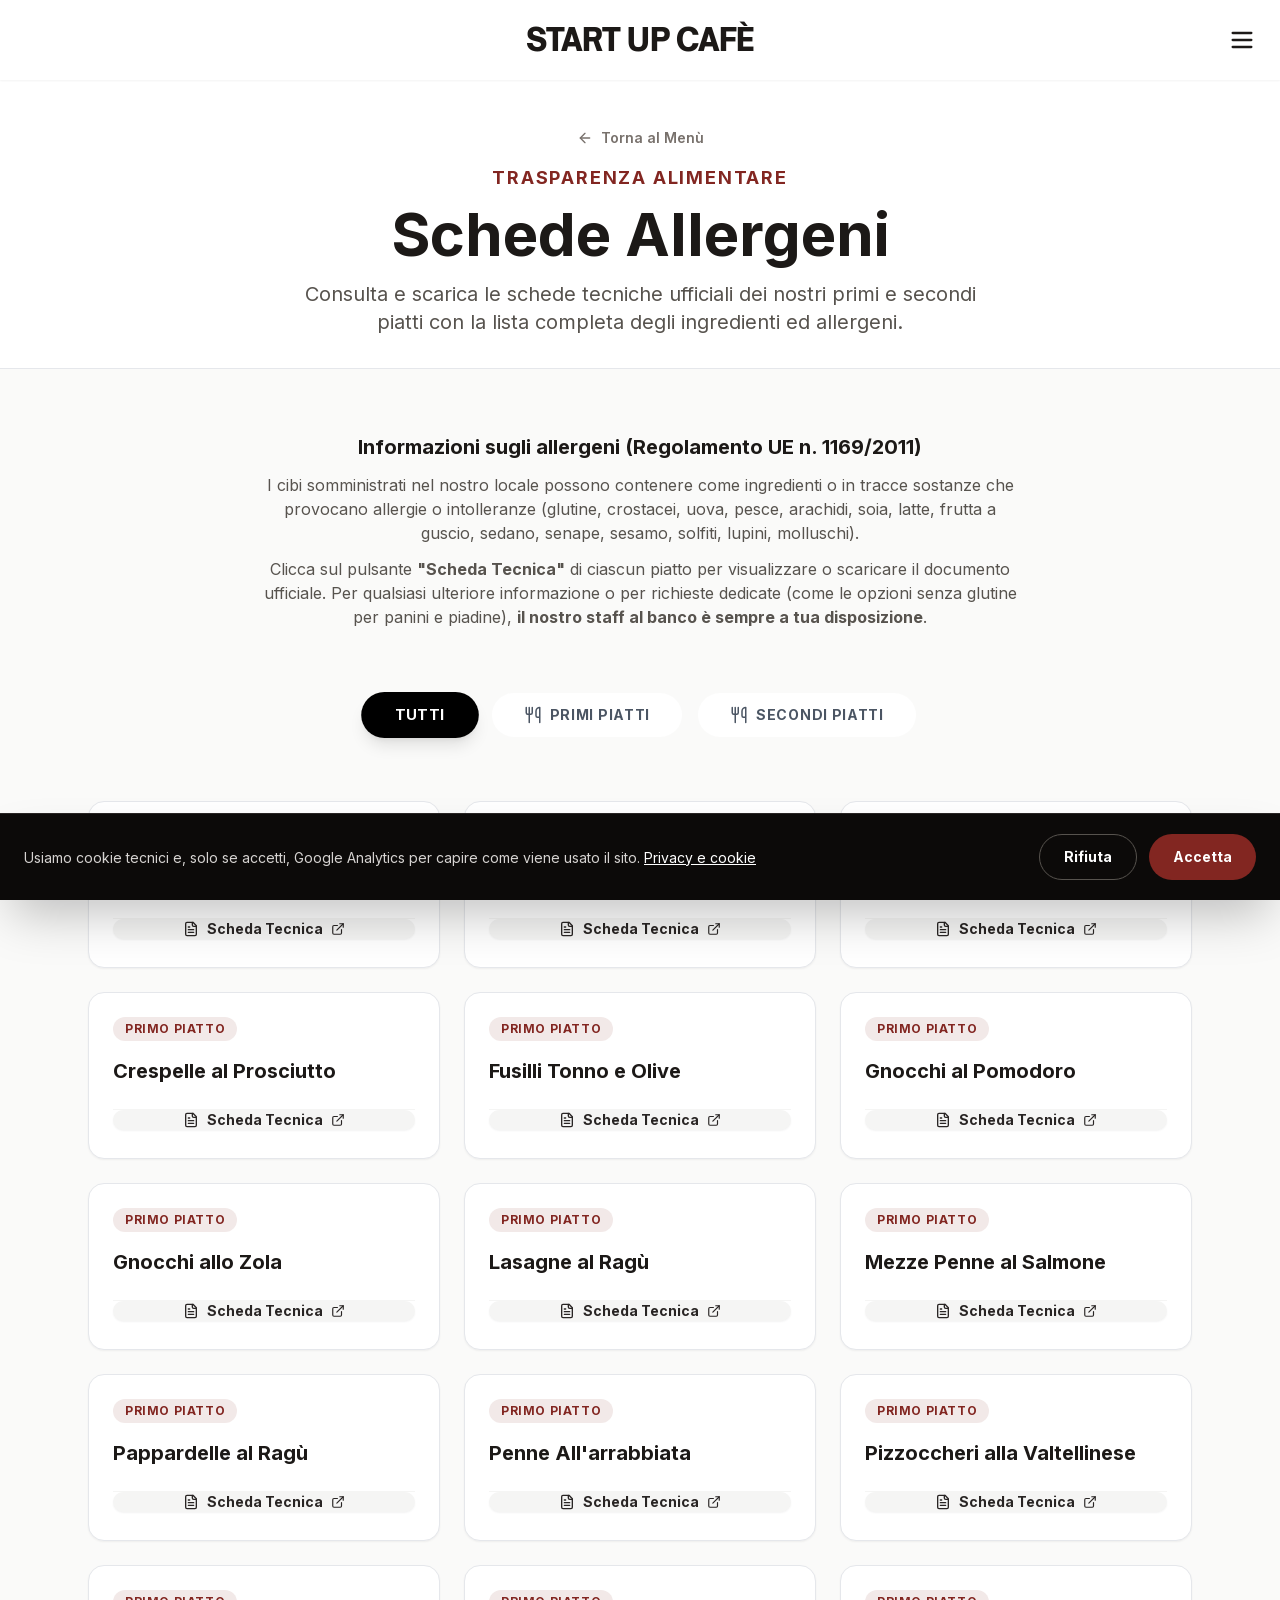
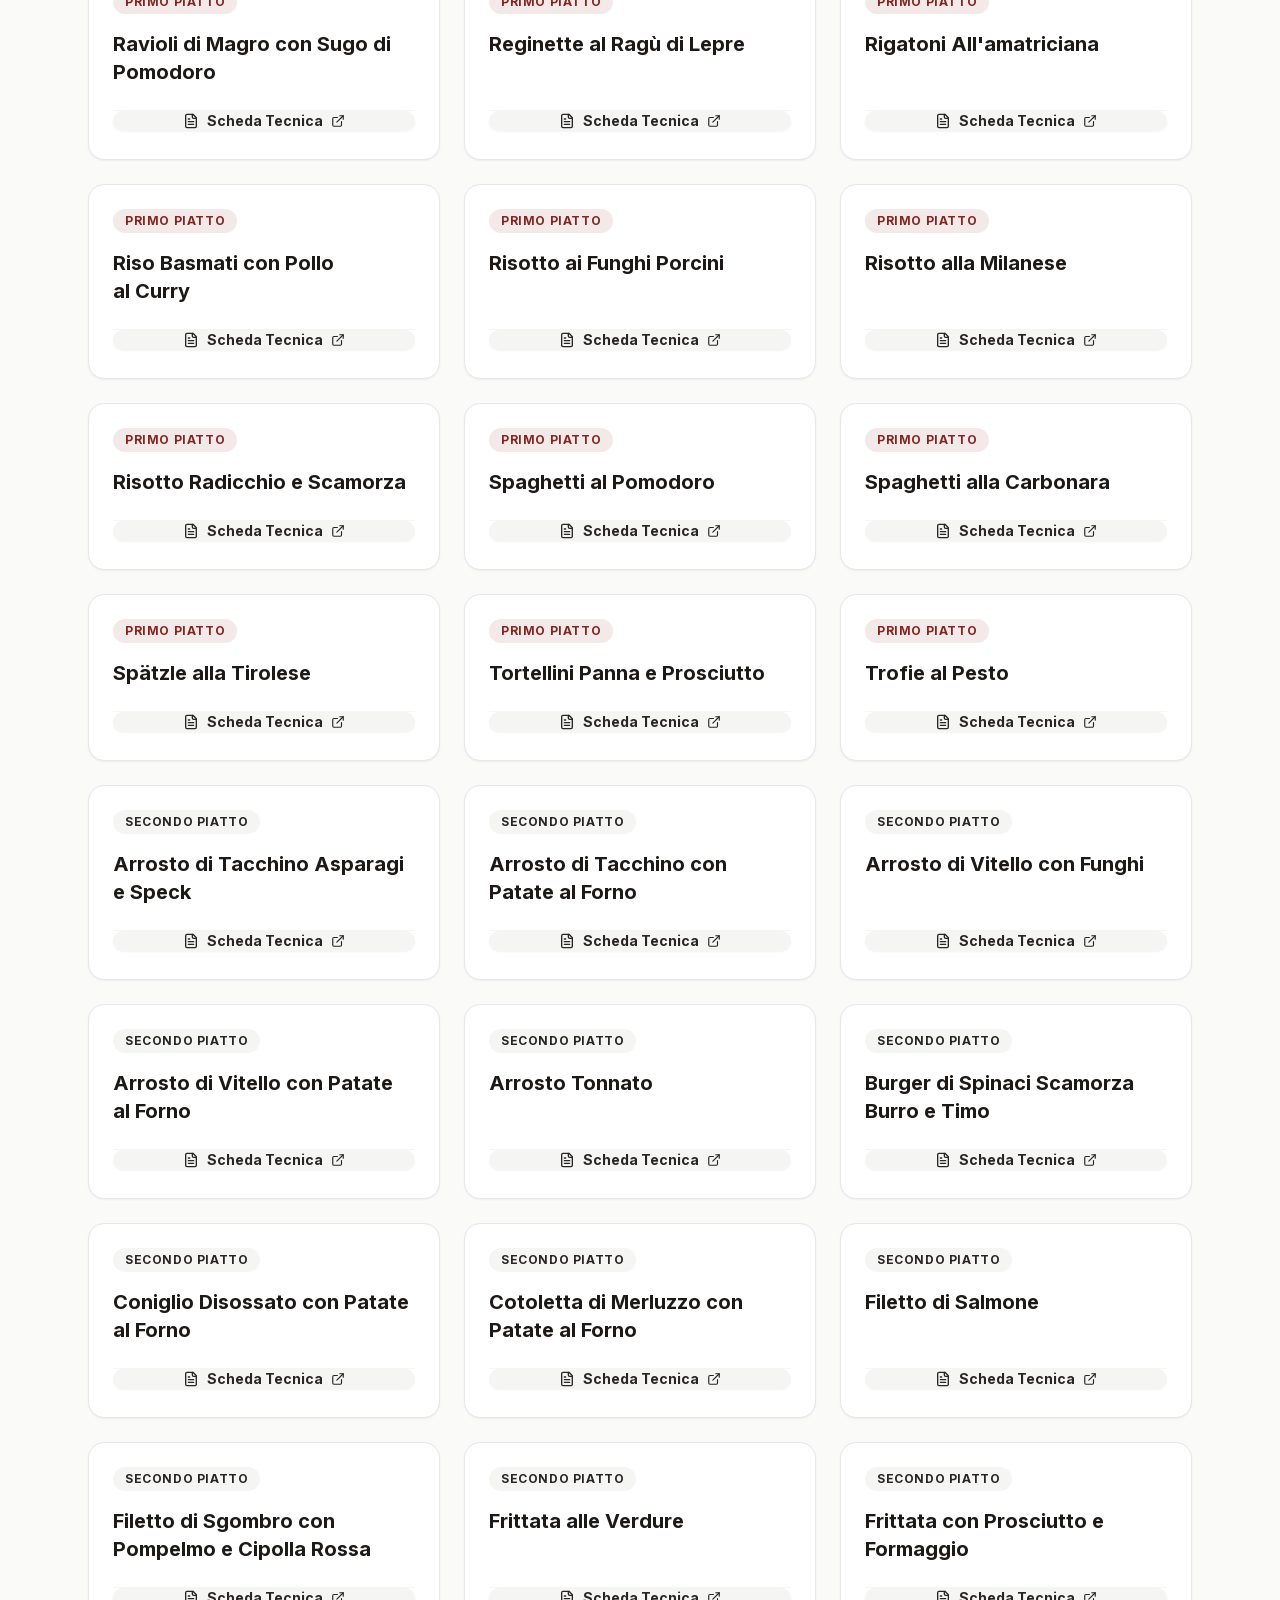
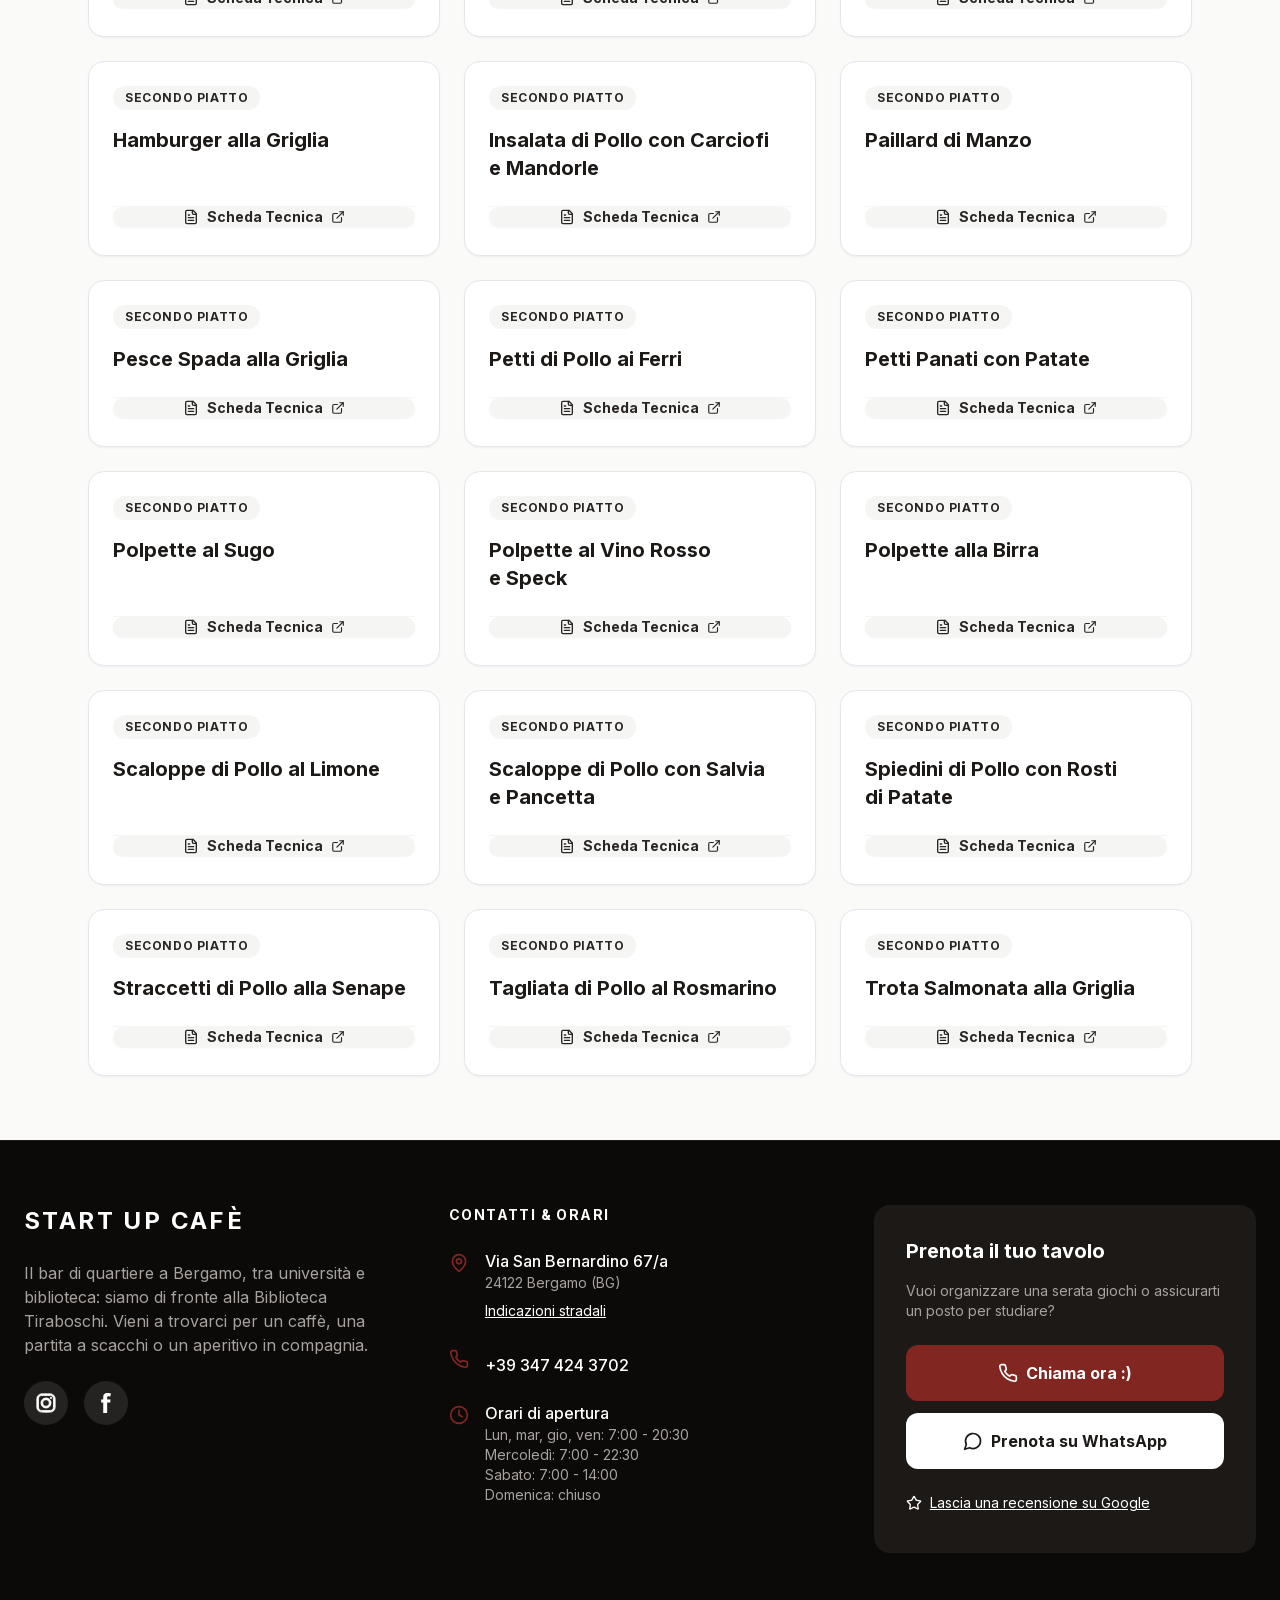
==== Allergeni/index.html @ 65053403 "Add files via upload" ====
<!DOCTYPE html>
<html lang="it" class="scroll-smooth">

<head>
    <meta charset="UTF-8">
    <meta name="viewport" content="width=device-width, initial-scale=1.0">
    <title>Allergeni & Schede Tecniche | Start Up Cafè Bergamo</title>
    <meta name="description" content="Consulta le schede tecniche e l'elenco completo degli allergeni per i primi e secondi piatti di Start Up Cafè Bergamo. Trasparenza e ingredienti sempre aggiornati.">
    <link rel="canonical" href="https://startupcafebergamo.it/Allergeni/">
    <meta property="og:type" content="website">
    <meta property="og:locale" content="it_IT">
    <meta property="og:site_name" content="Start Up Cafè">
    <meta property="og:title" content="Allergeni & Schede Tecniche | Start Up Cafè Bergamo">
    <meta property="og:description" content="Consulta le schede tecniche e l'elenco degli allergeni per primi e secondi piatti di Start Up Cafè Bergamo.">
    <meta property="og:url" content="https://startupcafebergamo.it/Allergeni/">
    <meta property="og:image" content="https://startupcafebergamo.it/assets/og-image.jpg">
    <meta property="og:image:width" content="1200">
    <meta property="og:image:height" content="630">
    <meta property="og:image:alt" content="Il bancone di Start Up Cafè a Bergamo con il logo del locale">
    <meta name="twitter:card" content="summary_large_image">
    <meta name="twitter:title" content="Allergeni & Schede Tecniche | Start Up Cafè Bergamo">
    <meta name="twitter:description" content="Consulta le schede tecniche e l'elenco degli allergeni dei nostri piatti.">
    <meta name="twitter:image" content="https://startupcafebergamo.it/assets/og-image.jpg">
    <link rel="icon" href="/favicon.ico" sizes="48x48">
    <link rel="icon" type="image/png" sizes="32x32" href="/assets/favicon-32.png">
    <link rel="apple-touch-icon" href="/apple-touch-icon.png">
    <link rel="manifest" href="/site.webmanifest">
    <meta name="theme-color" content="#822621">
    <link rel="preload" href="/assets/fonts/inter-latin-var.woff2" as="font" type="font/woff2" crossorigin>
    <link rel="stylesheet" href="/assets/css/style.css">
    <script src="/assets/js/icons.js" defer></script>
    <script src="/assets/js/site.js" defer></script>
    <script type="application/ld+json">
{
  "@context": "https://schema.org",
  "@type": "BreadcrumbList",
  "itemListElement": [
    {
      "@type": "ListItem",
      "position": 1,
      "name": "Start Up Cafè",
      "item": "https://startupcafebergamo.it/"
    },
    {
      "@type": "ListItem",
      "position": 2,
      "name": "Menu",
      "item": "https://startupcafebergamo.it/Menu/"
    },
    {
      "@type": "ListItem",
      "position": 3,
      "name": "Allergeni",
      "item": "https://startupcafebergamo.it/Allergeni/"
    }
  ]
}
    </script>
</head>

<body class="pb-14 md:pb-0 text-pretty font-sans text-gray-900 bg-stone-50 selection:bg-[#822621] selection:text-white overflow-x-hidden">

    <!-- Navigation Bar -->
    <nav id="navbar" class="fixed w-full z-50 bg-white shadow-sm h-20 transition-all duration-500 ease-in-out">
        <div class="container mx-auto px-6 h-full flex justify-end items-center relative">

            <!-- Centered Linked Title -->
            <a href="/"
                class="absolute left-1/2 top-1/2 transform -translate-x-1/2 -translate-y-1/2 font-opensauce font-black tracking-[-0.03em] uppercase text-3xl text-stone-900 hover:text-[#822621] transition-colors whitespace-nowrap">
                Start Up Cafè
            </a>

            <!-- Burger Menu Button (Visible Always) -->
            <div class="flex items-center">
                <button type="button" class="text-stone-900 hover:text-[#822621] transition-colors p-3 -mr-3" onclick="toggleMenu()" aria-label="Apri il menu di navigazione" aria-expanded="false" aria-controls="mobile-menu">
                    <i id="icon-menu" data-lucide="menu" width="28" height="28"></i>
                    <i id="icon-close" data-lucide="x" width="28" height="28" class="hidden"></i>
                </button>
            </div>
        </div>

        <!-- Mobile/Full Menu Overlay -->
        <div id="mobile-menu"
            class="hidden absolute top-full left-0 w-full bg-white border-b border-gray-100 py-8 px-6 flex-col items-center space-y-6 shadow-xl z-40">
            <a href="/Menu/" class="text-2xl font-bold uppercase tracking-widest text-[#822621]"
                onclick="toggleMenu()">Menù</a>
            <a href="/Cosa-fare-a-bergamo/" class="text-2xl font-bold uppercase tracking-widest text-gray-900 hover:text-[#822621]"
                onclick="toggleMenu()">Eventi</a>
            <a href="#footer-contacts"
                class="text-2xl font-bold uppercase tracking-widest text-gray-900 hover:text-[#822621]"
                onclick="toggleMenu()">Prenotazione</a>
            <a href="/About/" class="text-2xl font-bold uppercase tracking-widest text-gray-900 hover:text-[#822621]"
                onclick="toggleMenu()">Chi Siamo</a>
        </div>
    </nav>

    <!-- Header -->
    <header class="pt-24 pb-8 md:pt-32 md:pb-14 bg-white text-center px-6 border-b border-stone-200/60">
        <div class="container mx-auto max-w-4xl">
            <a href="/Menu/" class="inline-flex items-center gap-2 text-stone-500 hover:text-[#822621] font-semibold text-sm mb-4 transition-colors">
                <svg xmlns="http://www.w3.org/2000/svg" width="16" height="16" viewBox="0 0 24 24" fill="none" stroke="currentColor" stroke-width="2" stroke-linecap="round" stroke-linejoin="round"><path d="m12 19-7-7 7-7"/><path d="M19 12H5"/></svg>
                Torna al Menù
            </a>
            <span class="text-[#822621] font-bold uppercase tracking-widest mb-3 block text-base md:text-lg">Trasparenza alimentare</span>
            <h1 class="text-4xl md:text-6xl font-bold text-stone-900 mb-4">
                Schede Allergeni
            </h1>
            <p class="text-stone-600 text-lg md:text-xl max-w-2xl mx-auto leading-relaxed">
                Consulta e scarica le schede tecniche ufficiali dei nostri primi e secondi piatti con la lista completa degli ingredienti ed allergeni.
            </p>
        </div>
    </header>

    <!-- Main Content Section -->
    <main class="py-12 md:py-16 bg-stone-50 min-h-screen">
        <div class="container mx-auto px-6 max-w-6xl">

            <!-- Informazioni sugli allergeni (Centrato, senza icona né tag 'Avviso') -->
            <div class="max-w-3xl mx-auto text-center mb-12 md:mb-16 space-y-3">
                <h2 class="font-bold text-stone-900 text-xl md:text-2xl">
                    Informazioni sugli allergeni (Regolamento UE n. 1169/2011)
                </h2>
                <p class="text-stone-600 leading-relaxed text-sm md:text-base">
                    I cibi somministrati nel nostro locale possono contenere come ingredienti o in tracce sostanze che provocano allergie o intolleranze (glutine, crostacei, uova, pesce, arachidi, soia, latte, frutta a guscio, sedano, senape, sesamo, solfiti, lupini, molluschi).
                </p>
                <p class="text-stone-600 leading-relaxed text-sm md:text-base">
                    Clicca sul pulsante <strong>&quot;Scheda Tecnica&quot;</strong> di ciascun piatto per visualizzare o scaricare il documento ufficiale. Per qualsiasi ulteriore informazione o per richieste dedicate (come le opzioni senza glutine per panini e piadine), <strong>il nostro staff al banco è sempre a tua disposizione</strong>.
                </p>
            </div>

            <!-- Category Tabs / Pills (Identico a Menù) -->
            <div class="flex flex-wrap justify-center gap-4 mb-8 md:mb-16 relative z-20" role="tablist">
                <button onclick="setCategoryFilter('all')" id="btn-filter-all"
                        class="tab-btn px-8 py-3 rounded-full text-sm font-bold tracking-wider transition-all duration-300 bg-black text-white shadow-lg scale-105 flex items-center justify-center gap-2 whitespace-nowrap">
                    TUTTI
                </button>
                <button onclick="setCategoryFilter('primi')" id="btn-filter-primi"
                        class="tab-btn px-8 py-3 rounded-full text-sm font-bold tracking-wider transition-all duration-300 bg-white text-gray-600 hover:bg-gray-200 flex items-center justify-center gap-2 whitespace-nowrap">
                    <i data-lucide="utensils" width="18" height="18"></i> PRIMI PIATTI
                </button>
                <button onclick="setCategoryFilter('secondi')" id="btn-filter-secondi"
                        class="tab-btn px-8 py-3 rounded-full text-sm font-bold tracking-wider transition-all duration-300 bg-white text-gray-600 hover:bg-gray-200 flex items-center justify-center gap-2 whitespace-nowrap">
                    <i data-lucide="utensils" width="18" height="18"></i> SECONDI PIATTI
                </button>
            </div>

            <!-- Dishes Grid -->
            <div id="dishes-grid" class="grid grid-cols-1 sm:grid-cols-2 lg:grid-cols-3 gap-6">
                <div class="dish-card bg-white rounded-2xl p-6 border border-stone-200/90 shadow-sm hover:shadow-md transition-all duration-300 flex flex-col justify-between group"
                     data-category="primi"
                     data-title="bucatini cacio e pepe">
                    <div>
                        <div class="flex items-center justify-between mb-4">
                            <span class="inline-flex items-center px-3 py-1 rounded-full text-xs font-bold tracking-wider uppercase bg-[#822621]/10 text-[#822621]">
                                Primo Piatto
                            </span>
                        </div>
                        <h3 class="font-bold text-lg md:text-xl text-stone-900 group-hover:text-[#822621] transition-colors mb-2 leading-snug">
                            Bucatini Cacio e Pepe
                        </h3>
                    </div>
                    <div class="pt-5 mt-4 border-t border-stone-100">
                        <a href="/assets/Allergeni/PRIMI/1-bucatini-cacio-e-pepe.pdf"
                           target="_blank"
                           rel="noopener noreferrer"
                           class="w-full inline-flex items-center justify-center gap-2 py-2.5 px-4 rounded-full bg-stone-100 hover:bg-[#822621] text-stone-800 hover:text-white font-bold text-sm transition-all duration-300 shadow-sm hover:shadow">
                            <svg xmlns="http://www.w3.org/2000/svg" width="16" height="16" viewBox="0 0 24 24" fill="none" stroke="currentColor" stroke-width="2" stroke-linecap="round" stroke-linejoin="round" class="shrink-0"><path d="M15 2H6a2 2 0 0 0-2 2v16a2 2 0 0 0 2 2h12a2 2 0 0 0 2-2V7Z"/><path d="M14 2v4a2 2 0 0 0 2 2h4"/><path d="M10 9H8"/><path d="M16 13H8"/><path d="M16 17H8"/></svg>
                            Scheda Tecnica
                            <svg xmlns="http://www.w3.org/2000/svg" width="14" height="14" viewBox="0 0 24 24" fill="none" stroke="currentColor" stroke-width="2" stroke-linecap="round" stroke-linejoin="round" class="shrink-0 opacity-60"><path d="M15 3h6v6"/><path d="M10 14 21 3"/><path d="M18 13v6a2 2 0 0 1-2 2H5a2 2 0 0 1-2-2V8a2 2 0 0 1 2-2h6"/></svg>
                        </a>
                    </div>
                </div>
                <div class="dish-card bg-white rounded-2xl p-6 border border-stone-200/90 shadow-sm hover:shadow-md transition-all duration-300 flex flex-col justify-between group"
                     data-category="primi"
                     data-title="casoncelli alla bergamasca">
                    <div>
                        <div class="flex items-center justify-between mb-4">
                            <span class="inline-flex items-center px-3 py-1 rounded-full text-xs font-bold tracking-wider uppercase bg-[#822621]/10 text-[#822621]">
                                Primo Piatto
                            </span>
                        </div>
                        <h3 class="font-bold text-lg md:text-xl text-stone-900 group-hover:text-[#822621] transition-colors mb-2 leading-snug">
                            Casoncelli alla Bergamasca
                        </h3>
                    </div>
                    <div class="pt-5 mt-4 border-t border-stone-100">
                        <a href="/assets/Allergeni/PRIMI/1-casoncelli-alla-bergamasca.pdf"
                           target="_blank"
                           rel="noopener noreferrer"
                           class="w-full inline-flex items-center justify-center gap-2 py-2.5 px-4 rounded-full bg-stone-100 hover:bg-[#822621] text-stone-800 hover:text-white font-bold text-sm transition-all duration-300 shadow-sm hover:shadow">
                            <svg xmlns="http://www.w3.org/2000/svg" width="16" height="16" viewBox="0 0 24 24" fill="none" stroke="currentColor" stroke-width="2" stroke-linecap="round" stroke-linejoin="round" class="shrink-0"><path d="M15 2H6a2 2 0 0 0-2 2v16a2 2 0 0 0 2 2h12a2 2 0 0 0 2-2V7Z"/><path d="M14 2v4a2 2 0 0 0 2 2h4"/><path d="M10 9H8"/><path d="M16 13H8"/><path d="M16 17H8"/></svg>
                            Scheda Tecnica
                            <svg xmlns="http://www.w3.org/2000/svg" width="14" height="14" viewBox="0 0 24 24" fill="none" stroke="currentColor" stroke-width="2" stroke-linecap="round" stroke-linejoin="round" class="shrink-0 opacity-60"><path d="M15 3h6v6"/><path d="M10 14 21 3"/><path d="M18 13v6a2 2 0 0 1-2 2H5a2 2 0 0 1-2-2V8a2 2 0 0 1 2-2h6"/></svg>
                        </a>
                    </div>
                </div>
                <div class="dish-card bg-white rounded-2xl p-6 border border-stone-200/90 shadow-sm hover:shadow-md transition-all duration-300 flex flex-col justify-between group"
                     data-category="primi"
                     data-title="couscous verdure e pollo">
                    <div>
                        <div class="flex items-center justify-between mb-4">
                            <span class="inline-flex items-center px-3 py-1 rounded-full text-xs font-bold tracking-wider uppercase bg-[#822621]/10 text-[#822621]">
                                Primo Piatto
                            </span>
                        </div>
                        <h3 class="font-bold text-lg md:text-xl text-stone-900 group-hover:text-[#822621] transition-colors mb-2 leading-snug">
                            Couscous Verdure e Pollo
                        </h3>
                    </div>
                    <div class="pt-5 mt-4 border-t border-stone-100">
                        <a href="/assets/Allergeni/PRIMI/1-couscous-verdure-e-pollo.pdf"
                           target="_blank"
                           rel="noopener noreferrer"
                           class="w-full inline-flex items-center justify-center gap-2 py-2.5 px-4 rounded-full bg-stone-100 hover:bg-[#822621] text-stone-800 hover:text-white font-bold text-sm transition-all duration-300 shadow-sm hover:shadow">
                            <svg xmlns="http://www.w3.org/2000/svg" width="16" height="16" viewBox="0 0 24 24" fill="none" stroke="currentColor" stroke-width="2" stroke-linecap="round" stroke-linejoin="round" class="shrink-0"><path d="M15 2H6a2 2 0 0 0-2 2v16a2 2 0 0 0 2 2h12a2 2 0 0 0 2-2V7Z"/><path d="M14 2v4a2 2 0 0 0 2 2h4"/><path d="M10 9H8"/><path d="M16 13H8"/><path d="M16 17H8"/></svg>
                            Scheda Tecnica
                            <svg xmlns="http://www.w3.org/2000/svg" width="14" height="14" viewBox="0 0 24 24" fill="none" stroke="currentColor" stroke-width="2" stroke-linecap="round" stroke-linejoin="round" class="shrink-0 opacity-60"><path d="M15 3h6v6"/><path d="M10 14 21 3"/><path d="M18 13v6a2 2 0 0 1-2 2H5a2 2 0 0 1-2-2V8a2 2 0 0 1 2-2h6"/></svg>
                        </a>
                    </div>
                </div>
                <div class="dish-card bg-white rounded-2xl p-6 border border-stone-200/90 shadow-sm hover:shadow-md transition-all duration-300 flex flex-col justify-between group"
                     data-category="primi"
                     data-title="crespelle al prosciutto">
                    <div>
                        <div class="flex items-center justify-between mb-4">
                            <span class="inline-flex items-center px-3 py-1 rounded-full text-xs font-bold tracking-wider uppercase bg-[#822621]/10 text-[#822621]">
                                Primo Piatto
                            </span>
                        </div>
                        <h3 class="font-bold text-lg md:text-xl text-stone-900 group-hover:text-[#822621] transition-colors mb-2 leading-snug">
                            Crespelle al Prosciutto
                        </h3>
                    </div>
                    <div class="pt-5 mt-4 border-t border-stone-100">
                        <a href="/assets/Allergeni/PRIMI/1-crespelle-al-prosciutto.pdf"
                           target="_blank"
                           rel="noopener noreferrer"
                           class="w-full inline-flex items-center justify-center gap-2 py-2.5 px-4 rounded-full bg-stone-100 hover:bg-[#822621] text-stone-800 hover:text-white font-bold text-sm transition-all duration-300 shadow-sm hover:shadow">
                            <svg xmlns="http://www.w3.org/2000/svg" width="16" height="16" viewBox="0 0 24 24" fill="none" stroke="currentColor" stroke-width="2" stroke-linecap="round" stroke-linejoin="round" class="shrink-0"><path d="M15 2H6a2 2 0 0 0-2 2v16a2 2 0 0 0 2 2h12a2 2 0 0 0 2-2V7Z"/><path d="M14 2v4a2 2 0 0 0 2 2h4"/><path d="M10 9H8"/><path d="M16 13H8"/><path d="M16 17H8"/></svg>
                            Scheda Tecnica
                            <svg xmlns="http://www.w3.org/2000/svg" width="14" height="14" viewBox="0 0 24 24" fill="none" stroke="currentColor" stroke-width="2" stroke-linecap="round" stroke-linejoin="round" class="shrink-0 opacity-60"><path d="M15 3h6v6"/><path d="M10 14 21 3"/><path d="M18 13v6a2 2 0 0 1-2 2H5a2 2 0 0 1-2-2V8a2 2 0 0 1 2-2h6"/></svg>
                        </a>
                    </div>
                </div>
                <div class="dish-card bg-white rounded-2xl p-6 border border-stone-200/90 shadow-sm hover:shadow-md transition-all duration-300 flex flex-col justify-between group"
                     data-category="primi"
                     data-title="fusilli tonno e olive">
                    <div>
                        <div class="flex items-center justify-between mb-4">
                            <span class="inline-flex items-center px-3 py-1 rounded-full text-xs font-bold tracking-wider uppercase bg-[#822621]/10 text-[#822621]">
                                Primo Piatto
                            </span>
                        </div>
                        <h3 class="font-bold text-lg md:text-xl text-stone-900 group-hover:text-[#822621] transition-colors mb-2 leading-snug">
                            Fusilli Tonno e Olive
                        </h3>
                    </div>
                    <div class="pt-5 mt-4 border-t border-stone-100">
                        <a href="/assets/Allergeni/PRIMI/1-fusilli-tonno-e-olive.pdf"
                           target="_blank"
                           rel="noopener noreferrer"
                           class="w-full inline-flex items-center justify-center gap-2 py-2.5 px-4 rounded-full bg-stone-100 hover:bg-[#822621] text-stone-800 hover:text-white font-bold text-sm transition-all duration-300 shadow-sm hover:shadow">
                            <svg xmlns="http://www.w3.org/2000/svg" width="16" height="16" viewBox="0 0 24 24" fill="none" stroke="currentColor" stroke-width="2" stroke-linecap="round" stroke-linejoin="round" class="shrink-0"><path d="M15 2H6a2 2 0 0 0-2 2v16a2 2 0 0 0 2 2h12a2 2 0 0 0 2-2V7Z"/><path d="M14 2v4a2 2 0 0 0 2 2h4"/><path d="M10 9H8"/><path d="M16 13H8"/><path d="M16 17H8"/></svg>
                            Scheda Tecnica
                            <svg xmlns="http://www.w3.org/2000/svg" width="14" height="14" viewBox="0 0 24 24" fill="none" stroke="currentColor" stroke-width="2" stroke-linecap="round" stroke-linejoin="round" class="shrink-0 opacity-60"><path d="M15 3h6v6"/><path d="M10 14 21 3"/><path d="M18 13v6a2 2 0 0 1-2 2H5a2 2 0 0 1-2-2V8a2 2 0 0 1 2-2h6"/></svg>
                        </a>
                    </div>
                </div>
                <div class="dish-card bg-white rounded-2xl p-6 border border-stone-200/90 shadow-sm hover:shadow-md transition-all duration-300 flex flex-col justify-between group"
                     data-category="primi"
                     data-title="gnocchi al pomodoro">
                    <div>
                        <div class="flex items-center justify-between mb-4">
                            <span class="inline-flex items-center px-3 py-1 rounded-full text-xs font-bold tracking-wider uppercase bg-[#822621]/10 text-[#822621]">
                                Primo Piatto
                            </span>
                        </div>
                        <h3 class="font-bold text-lg md:text-xl text-stone-900 group-hover:text-[#822621] transition-colors mb-2 leading-snug">
                            Gnocchi al Pomodoro
                        </h3>
                    </div>
                    <div class="pt-5 mt-4 border-t border-stone-100">
                        <a href="/assets/Allergeni/PRIMI/1-gnocchi-al-pomodoro.pdf"
                           target="_blank"
                           rel="noopener noreferrer"
                           class="w-full inline-flex items-center justify-center gap-2 py-2.5 px-4 rounded-full bg-stone-100 hover:bg-[#822621] text-stone-800 hover:text-white font-bold text-sm transition-all duration-300 shadow-sm hover:shadow">
                            <svg xmlns="http://www.w3.org/2000/svg" width="16" height="16" viewBox="0 0 24 24" fill="none" stroke="currentColor" stroke-width="2" stroke-linecap="round" stroke-linejoin="round" class="shrink-0"><path d="M15 2H6a2 2 0 0 0-2 2v16a2 2 0 0 0 2 2h12a2 2 0 0 0 2-2V7Z"/><path d="M14 2v4a2 2 0 0 0 2 2h4"/><path d="M10 9H8"/><path d="M16 13H8"/><path d="M16 17H8"/></svg>
                            Scheda Tecnica
                            <svg xmlns="http://www.w3.org/2000/svg" width="14" height="14" viewBox="0 0 24 24" fill="none" stroke="currentColor" stroke-width="2" stroke-linecap="round" stroke-linejoin="round" class="shrink-0 opacity-60"><path d="M15 3h6v6"/><path d="M10 14 21 3"/><path d="M18 13v6a2 2 0 0 1-2 2H5a2 2 0 0 1-2-2V8a2 2 0 0 1 2-2h6"/></svg>
                        </a>
                    </div>
                </div>
                <div class="dish-card bg-white rounded-2xl p-6 border border-stone-200/90 shadow-sm hover:shadow-md transition-all duration-300 flex flex-col justify-between group"
                     data-category="primi"
                     data-title="gnocchi allo zola">
                    <div>
                        <div class="flex items-center justify-between mb-4">
                            <span class="inline-flex items-center px-3 py-1 rounded-full text-xs font-bold tracking-wider uppercase bg-[#822621]/10 text-[#822621]">
                                Primo Piatto
                            </span>
                        </div>
                        <h3 class="font-bold text-lg md:text-xl text-stone-900 group-hover:text-[#822621] transition-colors mb-2 leading-snug">
                            Gnocchi allo Zola
                        </h3>
                    </div>
                    <div class="pt-5 mt-4 border-t border-stone-100">
                        <a href="/assets/Allergeni/PRIMI/1-gnocchi-allo-zola.pdf"
                           target="_blank"
                           rel="noopener noreferrer"
                           class="w-full inline-flex items-center justify-center gap-2 py-2.5 px-4 rounded-full bg-stone-100 hover:bg-[#822621] text-stone-800 hover:text-white font-bold text-sm transition-all duration-300 shadow-sm hover:shadow">
                            <svg xmlns="http://www.w3.org/2000/svg" width="16" height="16" viewBox="0 0 24 24" fill="none" stroke="currentColor" stroke-width="2" stroke-linecap="round" stroke-linejoin="round" class="shrink-0"><path d="M15 2H6a2 2 0 0 0-2 2v16a2 2 0 0 0 2 2h12a2 2 0 0 0 2-2V7Z"/><path d="M14 2v4a2 2 0 0 0 2 2h4"/><path d="M10 9H8"/><path d="M16 13H8"/><path d="M16 17H8"/></svg>
                            Scheda Tecnica
                            <svg xmlns="http://www.w3.org/2000/svg" width="14" height="14" viewBox="0 0 24 24" fill="none" stroke="currentColor" stroke-width="2" stroke-linecap="round" stroke-linejoin="round" class="shrink-0 opacity-60"><path d="M15 3h6v6"/><path d="M10 14 21 3"/><path d="M18 13v6a2 2 0 0 1-2 2H5a2 2 0 0 1-2-2V8a2 2 0 0 1 2-2h6"/></svg>
                        </a>
                    </div>
                </div>
                <div class="dish-card bg-white rounded-2xl p-6 border border-stone-200/90 shadow-sm hover:shadow-md transition-all duration-300 flex flex-col justify-between group"
                     data-category="primi"
                     data-title="lasagne al ragù">
                    <div>
                        <div class="flex items-center justify-between mb-4">
                            <span class="inline-flex items-center px-3 py-1 rounded-full text-xs font-bold tracking-wider uppercase bg-[#822621]/10 text-[#822621]">
                                Primo Piatto
                            </span>
                        </div>
                        <h3 class="font-bold text-lg md:text-xl text-stone-900 group-hover:text-[#822621] transition-colors mb-2 leading-snug">
                            Lasagne al Ragù
                        </h3>
                    </div>
                    <div class="pt-5 mt-4 border-t border-stone-100">
                        <a href="/assets/Allergeni/PRIMI/1-lasagne-al-ragu%CC%80.pdf"
                           target="_blank"
                           rel="noopener noreferrer"
                           class="w-full inline-flex items-center justify-center gap-2 py-2.5 px-4 rounded-full bg-stone-100 hover:bg-[#822621] text-stone-800 hover:text-white font-bold text-sm transition-all duration-300 shadow-sm hover:shadow">
                            <svg xmlns="http://www.w3.org/2000/svg" width="16" height="16" viewBox="0 0 24 24" fill="none" stroke="currentColor" stroke-width="2" stroke-linecap="round" stroke-linejoin="round" class="shrink-0"><path d="M15 2H6a2 2 0 0 0-2 2v16a2 2 0 0 0 2 2h12a2 2 0 0 0 2-2V7Z"/><path d="M14 2v4a2 2 0 0 0 2 2h4"/><path d="M10 9H8"/><path d="M16 13H8"/><path d="M16 17H8"/></svg>
                            Scheda Tecnica
                            <svg xmlns="http://www.w3.org/2000/svg" width="14" height="14" viewBox="0 0 24 24" fill="none" stroke="currentColor" stroke-width="2" stroke-linecap="round" stroke-linejoin="round" class="shrink-0 opacity-60"><path d="M15 3h6v6"/><path d="M10 14 21 3"/><path d="M18 13v6a2 2 0 0 1-2 2H5a2 2 0 0 1-2-2V8a2 2 0 0 1 2-2h6"/></svg>
                        </a>
                    </div>
                </div>
                <div class="dish-card bg-white rounded-2xl p-6 border border-stone-200/90 shadow-sm hover:shadow-md transition-all duration-300 flex flex-col justify-between group"
                     data-category="primi"
                     data-title="mezze penne al salmone">
                    <div>
                        <div class="flex items-center justify-between mb-4">
                            <span class="inline-flex items-center px-3 py-1 rounded-full text-xs font-bold tracking-wider uppercase bg-[#822621]/10 text-[#822621]">
                                Primo Piatto
                            </span>
                        </div>
                        <h3 class="font-bold text-lg md:text-xl text-stone-900 group-hover:text-[#822621] transition-colors mb-2 leading-snug">
                            Mezze Penne al Salmone
                        </h3>
                    </div>
                    <div class="pt-5 mt-4 border-t border-stone-100">
                        <a href="/assets/Allergeni/PRIMI/1-mezze-penne-al-salmone.pdf"
                           target="_blank"
                           rel="noopener noreferrer"
                           class="w-full inline-flex items-center justify-center gap-2 py-2.5 px-4 rounded-full bg-stone-100 hover:bg-[#822621] text-stone-800 hover:text-white font-bold text-sm transition-all duration-300 shadow-sm hover:shadow">
                            <svg xmlns="http://www.w3.org/2000/svg" width="16" height="16" viewBox="0 0 24 24" fill="none" stroke="currentColor" stroke-width="2" stroke-linecap="round" stroke-linejoin="round" class="shrink-0"><path d="M15 2H6a2 2 0 0 0-2 2v16a2 2 0 0 0 2 2h12a2 2 0 0 0 2-2V7Z"/><path d="M14 2v4a2 2 0 0 0 2 2h4"/><path d="M10 9H8"/><path d="M16 13H8"/><path d="M16 17H8"/></svg>
                            Scheda Tecnica
                            <svg xmlns="http://www.w3.org/2000/svg" width="14" height="14" viewBox="0 0 24 24" fill="none" stroke="currentColor" stroke-width="2" stroke-linecap="round" stroke-linejoin="round" class="shrink-0 opacity-60"><path d="M15 3h6v6"/><path d="M10 14 21 3"/><path d="M18 13v6a2 2 0 0 1-2 2H5a2 2 0 0 1-2-2V8a2 2 0 0 1 2-2h6"/></svg>
                        </a>
                    </div>
                </div>
                <div class="dish-card bg-white rounded-2xl p-6 border border-stone-200/90 shadow-sm hover:shadow-md transition-all duration-300 flex flex-col justify-between group"
                     data-category="primi"
                     data-title="pappardelle al ragù">
                    <div>
                        <div class="flex items-center justify-between mb-4">
                            <span class="inline-flex items-center px-3 py-1 rounded-full text-xs font-bold tracking-wider uppercase bg-[#822621]/10 text-[#822621]">
                                Primo Piatto
                            </span>
                        </div>
                        <h3 class="font-bold text-lg md:text-xl text-stone-900 group-hover:text-[#822621] transition-colors mb-2 leading-snug">
                            Pappardelle al Ragù
                        </h3>
                    </div>
                    <div class="pt-5 mt-4 border-t border-stone-100">
                        <a href="/assets/Allergeni/PRIMI/1-pappardelle-al-ragu%CC%80.pdf"
                           target="_blank"
                           rel="noopener noreferrer"
                           class="w-full inline-flex items-center justify-center gap-2 py-2.5 px-4 rounded-full bg-stone-100 hover:bg-[#822621] text-stone-800 hover:text-white font-bold text-sm transition-all duration-300 shadow-sm hover:shadow">
                            <svg xmlns="http://www.w3.org/2000/svg" width="16" height="16" viewBox="0 0 24 24" fill="none" stroke="currentColor" stroke-width="2" stroke-linecap="round" stroke-linejoin="round" class="shrink-0"><path d="M15 2H6a2 2 0 0 0-2 2v16a2 2 0 0 0 2 2h12a2 2 0 0 0 2-2V7Z"/><path d="M14 2v4a2 2 0 0 0 2 2h4"/><path d="M10 9H8"/><path d="M16 13H8"/><path d="M16 17H8"/></svg>
                            Scheda Tecnica
                            <svg xmlns="http://www.w3.org/2000/svg" width="14" height="14" viewBox="0 0 24 24" fill="none" stroke="currentColor" stroke-width="2" stroke-linecap="round" stroke-linejoin="round" class="shrink-0 opacity-60"><path d="M15 3h6v6"/><path d="M10 14 21 3"/><path d="M18 13v6a2 2 0 0 1-2 2H5a2 2 0 0 1-2-2V8a2 2 0 0 1 2-2h6"/></svg>
                        </a>
                    </div>
                </div>
                <div class="dish-card bg-white rounded-2xl p-6 border border-stone-200/90 shadow-sm hover:shadow-md transition-all duration-300 flex flex-col justify-between group"
                     data-category="primi"
                     data-title="penne all'arrabbiata">
                    <div>
                        <div class="flex items-center justify-between mb-4">
                            <span class="inline-flex items-center px-3 py-1 rounded-full text-xs font-bold tracking-wider uppercase bg-[#822621]/10 text-[#822621]">
                                Primo Piatto
                            </span>
                        </div>
                        <h3 class="font-bold text-lg md:text-xl text-stone-900 group-hover:text-[#822621] transition-colors mb-2 leading-snug">
                            Penne All'arrabbiata
                        </h3>
                    </div>
                    <div class="pt-5 mt-4 border-t border-stone-100">
                        <a href="/assets/Allergeni/PRIMI/1-penne-all%27arrabbiata.pdf"
                           target="_blank"
                           rel="noopener noreferrer"
                           class="w-full inline-flex items-center justify-center gap-2 py-2.5 px-4 rounded-full bg-stone-100 hover:bg-[#822621] text-stone-800 hover:text-white font-bold text-sm transition-all duration-300 shadow-sm hover:shadow">
                            <svg xmlns="http://www.w3.org/2000/svg" width="16" height="16" viewBox="0 0 24 24" fill="none" stroke="currentColor" stroke-width="2" stroke-linecap="round" stroke-linejoin="round" class="shrink-0"><path d="M15 2H6a2 2 0 0 0-2 2v16a2 2 0 0 0 2 2h12a2 2 0 0 0 2-2V7Z"/><path d="M14 2v4a2 2 0 0 0 2 2h4"/><path d="M10 9H8"/><path d="M16 13H8"/><path d="M16 17H8"/></svg>
                            Scheda Tecnica
                            <svg xmlns="http://www.w3.org/2000/svg" width="14" height="14" viewBox="0 0 24 24" fill="none" stroke="currentColor" stroke-width="2" stroke-linecap="round" stroke-linejoin="round" class="shrink-0 opacity-60"><path d="M15 3h6v6"/><path d="M10 14 21 3"/><path d="M18 13v6a2 2 0 0 1-2 2H5a2 2 0 0 1-2-2V8a2 2 0 0 1 2-2h6"/></svg>
                        </a>
                    </div>
                </div>
                <div class="dish-card bg-white rounded-2xl p-6 border border-stone-200/90 shadow-sm hover:shadow-md transition-all duration-300 flex flex-col justify-between group"
                     data-category="primi"
                     data-title="pizzoccheri alla valtellinese">
                    <div>
                        <div class="flex items-center justify-between mb-4">
                            <span class="inline-flex items-center px-3 py-1 rounded-full text-xs font-bold tracking-wider uppercase bg-[#822621]/10 text-[#822621]">
                                Primo Piatto
                            </span>
                        </div>
                        <h3 class="font-bold text-lg md:text-xl text-stone-900 group-hover:text-[#822621] transition-colors mb-2 leading-snug">
                            Pizzoccheri alla Valtellinese
                        </h3>
                    </div>
                    <div class="pt-5 mt-4 border-t border-stone-100">
                        <a href="/assets/Allergeni/PRIMI/1-pizzoccheri-alla-valtellinese.pdf"
                           target="_blank"
                           rel="noopener noreferrer"
                           class="w-full inline-flex items-center justify-center gap-2 py-2.5 px-4 rounded-full bg-stone-100 hover:bg-[#822621] text-stone-800 hover:text-white font-bold text-sm transition-all duration-300 shadow-sm hover:shadow">
                            <svg xmlns="http://www.w3.org/2000/svg" width="16" height="16" viewBox="0 0 24 24" fill="none" stroke="currentColor" stroke-width="2" stroke-linecap="round" stroke-linejoin="round" class="shrink-0"><path d="M15 2H6a2 2 0 0 0-2 2v16a2 2 0 0 0 2 2h12a2 2 0 0 0 2-2V7Z"/><path d="M14 2v4a2 2 0 0 0 2 2h4"/><path d="M10 9H8"/><path d="M16 13H8"/><path d="M16 17H8"/></svg>
                            Scheda Tecnica
                            <svg xmlns="http://www.w3.org/2000/svg" width="14" height="14" viewBox="0 0 24 24" fill="none" stroke="currentColor" stroke-width="2" stroke-linecap="round" stroke-linejoin="round" class="shrink-0 opacity-60"><path d="M15 3h6v6"/><path d="M10 14 21 3"/><path d="M18 13v6a2 2 0 0 1-2 2H5a2 2 0 0 1-2-2V8a2 2 0 0 1 2-2h6"/></svg>
                        </a>
                    </div>
                </div>
                <div class="dish-card bg-white rounded-2xl p-6 border border-stone-200/90 shadow-sm hover:shadow-md transition-all duration-300 flex flex-col justify-between group"
                     data-category="primi"
                     data-title="ravioli di magro con sugo di pomodoro">
                    <div>
                        <div class="flex items-center justify-between mb-4">
                            <span class="inline-flex items-center px-3 py-1 rounded-full text-xs font-bold tracking-wider uppercase bg-[#822621]/10 text-[#822621]">
                                Primo Piatto
                            </span>
                        </div>
                        <h3 class="font-bold text-lg md:text-xl text-stone-900 group-hover:text-[#822621] transition-colors mb-2 leading-snug">
                            Ravioli di Magro con Sugo di Pomodoro
                        </h3>
                    </div>
                    <div class="pt-5 mt-4 border-t border-stone-100">
                        <a href="/assets/Allergeni/PRIMI/1-ravioli-di-magro-con-sugo-di-pomodoro.pdf"
                           target="_blank"
                           rel="noopener noreferrer"
                           class="w-full inline-flex items-center justify-center gap-2 py-2.5 px-4 rounded-full bg-stone-100 hover:bg-[#822621] text-stone-800 hover:text-white font-bold text-sm transition-all duration-300 shadow-sm hover:shadow">
                            <svg xmlns="http://www.w3.org/2000/svg" width="16" height="16" viewBox="0 0 24 24" fill="none" stroke="currentColor" stroke-width="2" stroke-linecap="round" stroke-linejoin="round" class="shrink-0"><path d="M15 2H6a2 2 0 0 0-2 2v16a2 2 0 0 0 2 2h12a2 2 0 0 0 2-2V7Z"/><path d="M14 2v4a2 2 0 0 0 2 2h4"/><path d="M10 9H8"/><path d="M16 13H8"/><path d="M16 17H8"/></svg>
                            Scheda Tecnica
                            <svg xmlns="http://www.w3.org/2000/svg" width="14" height="14" viewBox="0 0 24 24" fill="none" stroke="currentColor" stroke-width="2" stroke-linecap="round" stroke-linejoin="round" class="shrink-0 opacity-60"><path d="M15 3h6v6"/><path d="M10 14 21 3"/><path d="M18 13v6a2 2 0 0 1-2 2H5a2 2 0 0 1-2-2V8a2 2 0 0 1 2-2h6"/></svg>
                        </a>
                    </div>
                </div>
                <div class="dish-card bg-white rounded-2xl p-6 border border-stone-200/90 shadow-sm hover:shadow-md transition-all duration-300 flex flex-col justify-between group"
                     data-category="primi"
                     data-title="reginette al ragù di lepre">
                    <div>
                        <div class="flex items-center justify-between mb-4">
                            <span class="inline-flex items-center px-3 py-1 rounded-full text-xs font-bold tracking-wider uppercase bg-[#822621]/10 text-[#822621]">
                                Primo Piatto
                            </span>
                        </div>
                        <h3 class="font-bold text-lg md:text-xl text-stone-900 group-hover:text-[#822621] transition-colors mb-2 leading-snug">
                            Reginette al Ragù di Lepre
                        </h3>
                    </div>
                    <div class="pt-5 mt-4 border-t border-stone-100">
                        <a href="/assets/Allergeni/PRIMI/1-reginette-al%20ragu%CC%80-di-lepre.pdf"
                           target="_blank"
                           rel="noopener noreferrer"
                           class="w-full inline-flex items-center justify-center gap-2 py-2.5 px-4 rounded-full bg-stone-100 hover:bg-[#822621] text-stone-800 hover:text-white font-bold text-sm transition-all duration-300 shadow-sm hover:shadow">
                            <svg xmlns="http://www.w3.org/2000/svg" width="16" height="16" viewBox="0 0 24 24" fill="none" stroke="currentColor" stroke-width="2" stroke-linecap="round" stroke-linejoin="round" class="shrink-0"><path d="M15 2H6a2 2 0 0 0-2 2v16a2 2 0 0 0 2 2h12a2 2 0 0 0 2-2V7Z"/><path d="M14 2v4a2 2 0 0 0 2 2h4"/><path d="M10 9H8"/><path d="M16 13H8"/><path d="M16 17H8"/></svg>
                            Scheda Tecnica
                            <svg xmlns="http://www.w3.org/2000/svg" width="14" height="14" viewBox="0 0 24 24" fill="none" stroke="currentColor" stroke-width="2" stroke-linecap="round" stroke-linejoin="round" class="shrink-0 opacity-60"><path d="M15 3h6v6"/><path d="M10 14 21 3"/><path d="M18 13v6a2 2 0 0 1-2 2H5a2 2 0 0 1-2-2V8a2 2 0 0 1 2-2h6"/></svg>
                        </a>
                    </div>
                </div>
                <div class="dish-card bg-white rounded-2xl p-6 border border-stone-200/90 shadow-sm hover:shadow-md transition-all duration-300 flex flex-col justify-between group"
                     data-category="primi"
                     data-title="rigatoni all'amatriciana">
                    <div>
                        <div class="flex items-center justify-between mb-4">
                            <span class="inline-flex items-center px-3 py-1 rounded-full text-xs font-bold tracking-wider uppercase bg-[#822621]/10 text-[#822621]">
                                Primo Piatto
                            </span>
                        </div>
                        <h3 class="font-bold text-lg md:text-xl text-stone-900 group-hover:text-[#822621] transition-colors mb-2 leading-snug">
                            Rigatoni All'amatriciana
                        </h3>
                    </div>
                    <div class="pt-5 mt-4 border-t border-stone-100">
                        <a href="/assets/Allergeni/PRIMI/1-rigatoni-all%27amatriciana.pdf"
                           target="_blank"
                           rel="noopener noreferrer"
                           class="w-full inline-flex items-center justify-center gap-2 py-2.5 px-4 rounded-full bg-stone-100 hover:bg-[#822621] text-stone-800 hover:text-white font-bold text-sm transition-all duration-300 shadow-sm hover:shadow">
                            <svg xmlns="http://www.w3.org/2000/svg" width="16" height="16" viewBox="0 0 24 24" fill="none" stroke="currentColor" stroke-width="2" stroke-linecap="round" stroke-linejoin="round" class="shrink-0"><path d="M15 2H6a2 2 0 0 0-2 2v16a2 2 0 0 0 2 2h12a2 2 0 0 0 2-2V7Z"/><path d="M14 2v4a2 2 0 0 0 2 2h4"/><path d="M10 9H8"/><path d="M16 13H8"/><path d="M16 17H8"/></svg>
                            Scheda Tecnica
                            <svg xmlns="http://www.w3.org/2000/svg" width="14" height="14" viewBox="0 0 24 24" fill="none" stroke="currentColor" stroke-width="2" stroke-linecap="round" stroke-linejoin="round" class="shrink-0 opacity-60"><path d="M15 3h6v6"/><path d="M10 14 21 3"/><path d="M18 13v6a2 2 0 0 1-2 2H5a2 2 0 0 1-2-2V8a2 2 0 0 1 2-2h6"/></svg>
                        </a>
                    </div>
                </div>
                <div class="dish-card bg-white rounded-2xl p-6 border border-stone-200/90 shadow-sm hover:shadow-md transition-all duration-300 flex flex-col justify-between group"
                     data-category="primi"
                     data-title="riso basmati con pollo al curry">
                    <div>
                        <div class="flex items-center justify-between mb-4">
                            <span class="inline-flex items-center px-3 py-1 rounded-full text-xs font-bold tracking-wider uppercase bg-[#822621]/10 text-[#822621]">
                                Primo Piatto
                            </span>
                        </div>
                        <h3 class="font-bold text-lg md:text-xl text-stone-900 group-hover:text-[#822621] transition-colors mb-2 leading-snug">
                            Riso Basmati con Pollo al Curry
                        </h3>
                    </div>
                    <div class="pt-5 mt-4 border-t border-stone-100">
                        <a href="/assets/Allergeni/PRIMI/1-riso-basmati-con-pollo-al-curry.pdf"
                           target="_blank"
                           rel="noopener noreferrer"
                           class="w-full inline-flex items-center justify-center gap-2 py-2.5 px-4 rounded-full bg-stone-100 hover:bg-[#822621] text-stone-800 hover:text-white font-bold text-sm transition-all duration-300 shadow-sm hover:shadow">
                            <svg xmlns="http://www.w3.org/2000/svg" width="16" height="16" viewBox="0 0 24 24" fill="none" stroke="currentColor" stroke-width="2" stroke-linecap="round" stroke-linejoin="round" class="shrink-0"><path d="M15 2H6a2 2 0 0 0-2 2v16a2 2 0 0 0 2 2h12a2 2 0 0 0 2-2V7Z"/><path d="M14 2v4a2 2 0 0 0 2 2h4"/><path d="M10 9H8"/><path d="M16 13H8"/><path d="M16 17H8"/></svg>
                            Scheda Tecnica
                            <svg xmlns="http://www.w3.org/2000/svg" width="14" height="14" viewBox="0 0 24 24" fill="none" stroke="currentColor" stroke-width="2" stroke-linecap="round" stroke-linejoin="round" class="shrink-0 opacity-60"><path d="M15 3h6v6"/><path d="M10 14 21 3"/><path d="M18 13v6a2 2 0 0 1-2 2H5a2 2 0 0 1-2-2V8a2 2 0 0 1 2-2h6"/></svg>
                        </a>
                    </div>
                </div>
                <div class="dish-card bg-white rounded-2xl p-6 border border-stone-200/90 shadow-sm hover:shadow-md transition-all duration-300 flex flex-col justify-between group"
                     data-category="primi"
                     data-title="risotto ai funghi porcini">
                    <div>
                        <div class="flex items-center justify-between mb-4">
                            <span class="inline-flex items-center px-3 py-1 rounded-full text-xs font-bold tracking-wider uppercase bg-[#822621]/10 text-[#822621]">
                                Primo Piatto
                            </span>
                        </div>
                        <h3 class="font-bold text-lg md:text-xl text-stone-900 group-hover:text-[#822621] transition-colors mb-2 leading-snug">
                            Risotto ai Funghi Porcini
                        </h3>
                    </div>
                    <div class="pt-5 mt-4 border-t border-stone-100">
                        <a href="/assets/Allergeni/PRIMI/1-risotto-ai-funghi-porcini.pdf"
                           target="_blank"
                           rel="noopener noreferrer"
                           class="w-full inline-flex items-center justify-center gap-2 py-2.5 px-4 rounded-full bg-stone-100 hover:bg-[#822621] text-stone-800 hover:text-white font-bold text-sm transition-all duration-300 shadow-sm hover:shadow">
                            <svg xmlns="http://www.w3.org/2000/svg" width="16" height="16" viewBox="0 0 24 24" fill="none" stroke="currentColor" stroke-width="2" stroke-linecap="round" stroke-linejoin="round" class="shrink-0"><path d="M15 2H6a2 2 0 0 0-2 2v16a2 2 0 0 0 2 2h12a2 2 0 0 0 2-2V7Z"/><path d="M14 2v4a2 2 0 0 0 2 2h4"/><path d="M10 9H8"/><path d="M16 13H8"/><path d="M16 17H8"/></svg>
                            Scheda Tecnica
                            <svg xmlns="http://www.w3.org/2000/svg" width="14" height="14" viewBox="0 0 24 24" fill="none" stroke="currentColor" stroke-width="2" stroke-linecap="round" stroke-linejoin="round" class="shrink-0 opacity-60"><path d="M15 3h6v6"/><path d="M10 14 21 3"/><path d="M18 13v6a2 2 0 0 1-2 2H5a2 2 0 0 1-2-2V8a2 2 0 0 1 2-2h6"/></svg>
                        </a>
                    </div>
                </div>
                <div class="dish-card bg-white rounded-2xl p-6 border border-stone-200/90 shadow-sm hover:shadow-md transition-all duration-300 flex flex-col justify-between group"
                     data-category="primi"
                     data-title="risotto alla milanese">
                    <div>
                        <div class="flex items-center justify-between mb-4">
                            <span class="inline-flex items-center px-3 py-1 rounded-full text-xs font-bold tracking-wider uppercase bg-[#822621]/10 text-[#822621]">
                                Primo Piatto
                            </span>
                        </div>
                        <h3 class="font-bold text-lg md:text-xl text-stone-900 group-hover:text-[#822621] transition-colors mb-2 leading-snug">
                            Risotto alla Milanese
                        </h3>
                    </div>
                    <div class="pt-5 mt-4 border-t border-stone-100">
                        <a href="/assets/Allergeni/PRIMI/1-risotto-alla-milanese.pdf"
                           target="_blank"
                           rel="noopener noreferrer"
                           class="w-full inline-flex items-center justify-center gap-2 py-2.5 px-4 rounded-full bg-stone-100 hover:bg-[#822621] text-stone-800 hover:text-white font-bold text-sm transition-all duration-300 shadow-sm hover:shadow">
                            <svg xmlns="http://www.w3.org/2000/svg" width="16" height="16" viewBox="0 0 24 24" fill="none" stroke="currentColor" stroke-width="2" stroke-linecap="round" stroke-linejoin="round" class="shrink-0"><path d="M15 2H6a2 2 0 0 0-2 2v16a2 2 0 0 0 2 2h12a2 2 0 0 0 2-2V7Z"/><path d="M14 2v4a2 2 0 0 0 2 2h4"/><path d="M10 9H8"/><path d="M16 13H8"/><path d="M16 17H8"/></svg>
                            Scheda Tecnica
                            <svg xmlns="http://www.w3.org/2000/svg" width="14" height="14" viewBox="0 0 24 24" fill="none" stroke="currentColor" stroke-width="2" stroke-linecap="round" stroke-linejoin="round" class="shrink-0 opacity-60"><path d="M15 3h6v6"/><path d="M10 14 21 3"/><path d="M18 13v6a2 2 0 0 1-2 2H5a2 2 0 0 1-2-2V8a2 2 0 0 1 2-2h6"/></svg>
                        </a>
                    </div>
                </div>
                <div class="dish-card bg-white rounded-2xl p-6 border border-stone-200/90 shadow-sm hover:shadow-md transition-all duration-300 flex flex-col justify-between group"
                     data-category="primi"
                     data-title="risotto radicchio e scamorza">
                    <div>
                        <div class="flex items-center justify-between mb-4">
                            <span class="inline-flex items-center px-3 py-1 rounded-full text-xs font-bold tracking-wider uppercase bg-[#822621]/10 text-[#822621]">
                                Primo Piatto
                            </span>
                        </div>
                        <h3 class="font-bold text-lg md:text-xl text-stone-900 group-hover:text-[#822621] transition-colors mb-2 leading-snug">
                            Risotto Radicchio e Scamorza
                        </h3>
                    </div>
                    <div class="pt-5 mt-4 border-t border-stone-100">
                        <a href="/assets/Allergeni/PRIMI/1-risotto-radicchio-e-scamorza.pdf"
                           target="_blank"
                           rel="noopener noreferrer"
                           class="w-full inline-flex items-center justify-center gap-2 py-2.5 px-4 rounded-full bg-stone-100 hover:bg-[#822621] text-stone-800 hover:text-white font-bold text-sm transition-all duration-300 shadow-sm hover:shadow">
                            <svg xmlns="http://www.w3.org/2000/svg" width="16" height="16" viewBox="0 0 24 24" fill="none" stroke="currentColor" stroke-width="2" stroke-linecap="round" stroke-linejoin="round" class="shrink-0"><path d="M15 2H6a2 2 0 0 0-2 2v16a2 2 0 0 0 2 2h12a2 2 0 0 0 2-2V7Z"/><path d="M14 2v4a2 2 0 0 0 2 2h4"/><path d="M10 9H8"/><path d="M16 13H8"/><path d="M16 17H8"/></svg>
                            Scheda Tecnica
                            <svg xmlns="http://www.w3.org/2000/svg" width="14" height="14" viewBox="0 0 24 24" fill="none" stroke="currentColor" stroke-width="2" stroke-linecap="round" stroke-linejoin="round" class="shrink-0 opacity-60"><path d="M15 3h6v6"/><path d="M10 14 21 3"/><path d="M18 13v6a2 2 0 0 1-2 2H5a2 2 0 0 1-2-2V8a2 2 0 0 1 2-2h6"/></svg>
                        </a>
                    </div>
                </div>
                <div class="dish-card bg-white rounded-2xl p-6 border border-stone-200/90 shadow-sm hover:shadow-md transition-all duration-300 flex flex-col justify-between group"
                     data-category="primi"
                     data-title="spaghetti al pomodoro">
                    <div>
                        <div class="flex items-center justify-between mb-4">
                            <span class="inline-flex items-center px-3 py-1 rounded-full text-xs font-bold tracking-wider uppercase bg-[#822621]/10 text-[#822621]">
                                Primo Piatto
                            </span>
                        </div>
                        <h3 class="font-bold text-lg md:text-xl text-stone-900 group-hover:text-[#822621] transition-colors mb-2 leading-snug">
                            Spaghetti al Pomodoro
                        </h3>
                    </div>
                    <div class="pt-5 mt-4 border-t border-stone-100">
                        <a href="/assets/Allergeni/PRIMI/1-spaghetti-al-pomodoro.pdf"
                           target="_blank"
                           rel="noopener noreferrer"
                           class="w-full inline-flex items-center justify-center gap-2 py-2.5 px-4 rounded-full bg-stone-100 hover:bg-[#822621] text-stone-800 hover:text-white font-bold text-sm transition-all duration-300 shadow-sm hover:shadow">
                            <svg xmlns="http://www.w3.org/2000/svg" width="16" height="16" viewBox="0 0 24 24" fill="none" stroke="currentColor" stroke-width="2" stroke-linecap="round" stroke-linejoin="round" class="shrink-0"><path d="M15 2H6a2 2 0 0 0-2 2v16a2 2 0 0 0 2 2h12a2 2 0 0 0 2-2V7Z"/><path d="M14 2v4a2 2 0 0 0 2 2h4"/><path d="M10 9H8"/><path d="M16 13H8"/><path d="M16 17H8"/></svg>
                            Scheda Tecnica
                            <svg xmlns="http://www.w3.org/2000/svg" width="14" height="14" viewBox="0 0 24 24" fill="none" stroke="currentColor" stroke-width="2" stroke-linecap="round" stroke-linejoin="round" class="shrink-0 opacity-60"><path d="M15 3h6v6"/><path d="M10 14 21 3"/><path d="M18 13v6a2 2 0 0 1-2 2H5a2 2 0 0 1-2-2V8a2 2 0 0 1 2-2h6"/></svg>
                        </a>
                    </div>
                </div>
                <div class="dish-card bg-white rounded-2xl p-6 border border-stone-200/90 shadow-sm hover:shadow-md transition-all duration-300 flex flex-col justify-between group"
                     data-category="primi"
                     data-title="spaghetti alla carbonara">
                    <div>
                        <div class="flex items-center justify-between mb-4">
                            <span class="inline-flex items-center px-3 py-1 rounded-full text-xs font-bold tracking-wider uppercase bg-[#822621]/10 text-[#822621]">
                                Primo Piatto
                            </span>
                        </div>
                        <h3 class="font-bold text-lg md:text-xl text-stone-900 group-hover:text-[#822621] transition-colors mb-2 leading-snug">
                            Spaghetti alla Carbonara
                        </h3>
                    </div>
                    <div class="pt-5 mt-4 border-t border-stone-100">
                        <a href="/assets/Allergeni/PRIMI/1-spaghetti-alla-carbonara.pdf"
                           target="_blank"
                           rel="noopener noreferrer"
                           class="w-full inline-flex items-center justify-center gap-2 py-2.5 px-4 rounded-full bg-stone-100 hover:bg-[#822621] text-stone-800 hover:text-white font-bold text-sm transition-all duration-300 shadow-sm hover:shadow">
                            <svg xmlns="http://www.w3.org/2000/svg" width="16" height="16" viewBox="0 0 24 24" fill="none" stroke="currentColor" stroke-width="2" stroke-linecap="round" stroke-linejoin="round" class="shrink-0"><path d="M15 2H6a2 2 0 0 0-2 2v16a2 2 0 0 0 2 2h12a2 2 0 0 0 2-2V7Z"/><path d="M14 2v4a2 2 0 0 0 2 2h4"/><path d="M10 9H8"/><path d="M16 13H8"/><path d="M16 17H8"/></svg>
                            Scheda Tecnica
                            <svg xmlns="http://www.w3.org/2000/svg" width="14" height="14" viewBox="0 0 24 24" fill="none" stroke="currentColor" stroke-width="2" stroke-linecap="round" stroke-linejoin="round" class="shrink-0 opacity-60"><path d="M15 3h6v6"/><path d="M10 14 21 3"/><path d="M18 13v6a2 2 0 0 1-2 2H5a2 2 0 0 1-2-2V8a2 2 0 0 1 2-2h6"/></svg>
                        </a>
                    </div>
                </div>
                <div class="dish-card bg-white rounded-2xl p-6 border border-stone-200/90 shadow-sm hover:shadow-md transition-all duration-300 flex flex-col justify-between group"
                     data-category="primi"
                     data-title="spätzle alla tirolese">
                    <div>
                        <div class="flex items-center justify-between mb-4">
                            <span class="inline-flex items-center px-3 py-1 rounded-full text-xs font-bold tracking-wider uppercase bg-[#822621]/10 text-[#822621]">
                                Primo Piatto
                            </span>
                        </div>
                        <h3 class="font-bold text-lg md:text-xl text-stone-900 group-hover:text-[#822621] transition-colors mb-2 leading-snug">
                            Spätzle alla Tirolese
                        </h3>
                    </div>
                    <div class="pt-5 mt-4 border-t border-stone-100">
                        <a href="/assets/Allergeni/PRIMI/1-spatzle-alla-tirolese.pdf"
                           target="_blank"
                           rel="noopener noreferrer"
                           class="w-full inline-flex items-center justify-center gap-2 py-2.5 px-4 rounded-full bg-stone-100 hover:bg-[#822621] text-stone-800 hover:text-white font-bold text-sm transition-all duration-300 shadow-sm hover:shadow">
                            <svg xmlns="http://www.w3.org/2000/svg" width="16" height="16" viewBox="0 0 24 24" fill="none" stroke="currentColor" stroke-width="2" stroke-linecap="round" stroke-linejoin="round" class="shrink-0"><path d="M15 2H6a2 2 0 0 0-2 2v16a2 2 0 0 0 2 2h12a2 2 0 0 0 2-2V7Z"/><path d="M14 2v4a2 2 0 0 0 2 2h4"/><path d="M10 9H8"/><path d="M16 13H8"/><path d="M16 17H8"/></svg>
                            Scheda Tecnica
                            <svg xmlns="http://www.w3.org/2000/svg" width="14" height="14" viewBox="0 0 24 24" fill="none" stroke="currentColor" stroke-width="2" stroke-linecap="round" stroke-linejoin="round" class="shrink-0 opacity-60"><path d="M15 3h6v6"/><path d="M10 14 21 3"/><path d="M18 13v6a2 2 0 0 1-2 2H5a2 2 0 0 1-2-2V8a2 2 0 0 1 2-2h6"/></svg>
                        </a>
                    </div>
                </div>
                <div class="dish-card bg-white rounded-2xl p-6 border border-stone-200/90 shadow-sm hover:shadow-md transition-all duration-300 flex flex-col justify-between group"
                     data-category="primi"
                     data-title="tortellini panna e prosciutto">
                    <div>
                        <div class="flex items-center justify-between mb-4">
                            <span class="inline-flex items-center px-3 py-1 rounded-full text-xs font-bold tracking-wider uppercase bg-[#822621]/10 text-[#822621]">
                                Primo Piatto
                            </span>
                        </div>
                        <h3 class="font-bold text-lg md:text-xl text-stone-900 group-hover:text-[#822621] transition-colors mb-2 leading-snug">
                            Tortellini Panna e Prosciutto
                        </h3>
                    </div>
                    <div class="pt-5 mt-4 border-t border-stone-100">
                        <a href="/assets/Allergeni/PRIMI/1-tortellini-panna-e-prosciutto.pdf"
                           target="_blank"
                           rel="noopener noreferrer"
                           class="w-full inline-flex items-center justify-center gap-2 py-2.5 px-4 rounded-full bg-stone-100 hover:bg-[#822621] text-stone-800 hover:text-white font-bold text-sm transition-all duration-300 shadow-sm hover:shadow">
                            <svg xmlns="http://www.w3.org/2000/svg" width="16" height="16" viewBox="0 0 24 24" fill="none" stroke="currentColor" stroke-width="2" stroke-linecap="round" stroke-linejoin="round" class="shrink-0"><path d="M15 2H6a2 2 0 0 0-2 2v16a2 2 0 0 0 2 2h12a2 2 0 0 0 2-2V7Z"/><path d="M14 2v4a2 2 0 0 0 2 2h4"/><path d="M10 9H8"/><path d="M16 13H8"/><path d="M16 17H8"/></svg>
                            Scheda Tecnica
                            <svg xmlns="http://www.w3.org/2000/svg" width="14" height="14" viewBox="0 0 24 24" fill="none" stroke="currentColor" stroke-width="2" stroke-linecap="round" stroke-linejoin="round" class="shrink-0 opacity-60"><path d="M15 3h6v6"/><path d="M10 14 21 3"/><path d="M18 13v6a2 2 0 0 1-2 2H5a2 2 0 0 1-2-2V8a2 2 0 0 1 2-2h6"/></svg>
                        </a>
                    </div>
                </div>
                <div class="dish-card bg-white rounded-2xl p-6 border border-stone-200/90 shadow-sm hover:shadow-md transition-all duration-300 flex flex-col justify-between group"
                     data-category="primi"
                     data-title="trofie al pesto">
                    <div>
                        <div class="flex items-center justify-between mb-4">
                            <span class="inline-flex items-center px-3 py-1 rounded-full text-xs font-bold tracking-wider uppercase bg-[#822621]/10 text-[#822621]">
                                Primo Piatto
                            </span>
                        </div>
                        <h3 class="font-bold text-lg md:text-xl text-stone-900 group-hover:text-[#822621] transition-colors mb-2 leading-snug">
                            Trofie al Pesto
                        </h3>
                    </div>
                    <div class="pt-5 mt-4 border-t border-stone-100">
                        <a href="/assets/Allergeni/PRIMI/1-trofie-al-pesto.pdf"
                           target="_blank"
                           rel="noopener noreferrer"
                           class="w-full inline-flex items-center justify-center gap-2 py-2.5 px-4 rounded-full bg-stone-100 hover:bg-[#822621] text-stone-800 hover:text-white font-bold text-sm transition-all duration-300 shadow-sm hover:shadow">
                            <svg xmlns="http://www.w3.org/2000/svg" width="16" height="16" viewBox="0 0 24 24" fill="none" stroke="currentColor" stroke-width="2" stroke-linecap="round" stroke-linejoin="round" class="shrink-0"><path d="M15 2H6a2 2 0 0 0-2 2v16a2 2 0 0 0 2 2h12a2 2 0 0 0 2-2V7Z"/><path d="M14 2v4a2 2 0 0 0 2 2h4"/><path d="M10 9H8"/><path d="M16 13H8"/><path d="M16 17H8"/></svg>
                            Scheda Tecnica
                            <svg xmlns="http://www.w3.org/2000/svg" width="14" height="14" viewBox="0 0 24 24" fill="none" stroke="currentColor" stroke-width="2" stroke-linecap="round" stroke-linejoin="round" class="shrink-0 opacity-60"><path d="M15 3h6v6"/><path d="M10 14 21 3"/><path d="M18 13v6a2 2 0 0 1-2 2H5a2 2 0 0 1-2-2V8a2 2 0 0 1 2-2h6"/></svg>
                        </a>
                    </div>
                </div>
                <div class="dish-card bg-white rounded-2xl p-6 border border-stone-200/90 shadow-sm hover:shadow-md transition-all duration-300 flex flex-col justify-between group"
                     data-category="secondi"
                     data-title="arrosto di tacchino asparagi e speck">
                    <div>
                        <div class="flex items-center justify-between mb-4">
                            <span class="inline-flex items-center px-3 py-1 rounded-full text-xs font-bold tracking-wider uppercase bg-stone-100 text-stone-800">
                                Secondo Piatto
                            </span>
                        </div>
                        <h3 class="font-bold text-lg md:text-xl text-stone-900 group-hover:text-[#822621] transition-colors mb-2 leading-snug">
                            Arrosto di Tacchino Asparagi e Speck
                        </h3>
                    </div>
                    <div class="pt-5 mt-4 border-t border-stone-100">
                        <a href="/assets/Allergeni/SECONDI/2-arrosto-di-tacchino-asparagie-speck-agg.pdf"
                           target="_blank"
                           rel="noopener noreferrer"
                           class="w-full inline-flex items-center justify-center gap-2 py-2.5 px-4 rounded-full bg-stone-100 hover:bg-[#822621] text-stone-800 hover:text-white font-bold text-sm transition-all duration-300 shadow-sm hover:shadow">
                            <svg xmlns="http://www.w3.org/2000/svg" width="16" height="16" viewBox="0 0 24 24" fill="none" stroke="currentColor" stroke-width="2" stroke-linecap="round" stroke-linejoin="round" class="shrink-0"><path d="M15 2H6a2 2 0 0 0-2 2v16a2 2 0 0 0 2 2h12a2 2 0 0 0 2-2V7Z"/><path d="M14 2v4a2 2 0 0 0 2 2h4"/><path d="M10 9H8"/><path d="M16 13H8"/><path d="M16 17H8"/></svg>
                            Scheda Tecnica
                            <svg xmlns="http://www.w3.org/2000/svg" width="14" height="14" viewBox="0 0 24 24" fill="none" stroke="currentColor" stroke-width="2" stroke-linecap="round" stroke-linejoin="round" class="shrink-0 opacity-60"><path d="M15 3h6v6"/><path d="M10 14 21 3"/><path d="M18 13v6a2 2 0 0 1-2 2H5a2 2 0 0 1-2-2V8a2 2 0 0 1 2-2h6"/></svg>
                        </a>
                    </div>
                </div>
                <div class="dish-card bg-white rounded-2xl p-6 border border-stone-200/90 shadow-sm hover:shadow-md transition-all duration-300 flex flex-col justify-between group"
                     data-category="secondi"
                     data-title="arrosto di tacchino con patate al forno">
                    <div>
                        <div class="flex items-center justify-between mb-4">
                            <span class="inline-flex items-center px-3 py-1 rounded-full text-xs font-bold tracking-wider uppercase bg-stone-100 text-stone-800">
                                Secondo Piatto
                            </span>
                        </div>
                        <h3 class="font-bold text-lg md:text-xl text-stone-900 group-hover:text-[#822621] transition-colors mb-2 leading-snug">
                            Arrosto di Tacchino con Patate al Forno
                        </h3>
                    </div>
                    <div class="pt-5 mt-4 border-t border-stone-100">
                        <a href="/assets/Allergeni/SECONDI/2-arrosto-di-tacchino-con-patate-al-forno.pdf"
                           target="_blank"
                           rel="noopener noreferrer"
                           class="w-full inline-flex items-center justify-center gap-2 py-2.5 px-4 rounded-full bg-stone-100 hover:bg-[#822621] text-stone-800 hover:text-white font-bold text-sm transition-all duration-300 shadow-sm hover:shadow">
                            <svg xmlns="http://www.w3.org/2000/svg" width="16" height="16" viewBox="0 0 24 24" fill="none" stroke="currentColor" stroke-width="2" stroke-linecap="round" stroke-linejoin="round" class="shrink-0"><path d="M15 2H6a2 2 0 0 0-2 2v16a2 2 0 0 0 2 2h12a2 2 0 0 0 2-2V7Z"/><path d="M14 2v4a2 2 0 0 0 2 2h4"/><path d="M10 9H8"/><path d="M16 13H8"/><path d="M16 17H8"/></svg>
                            Scheda Tecnica
                            <svg xmlns="http://www.w3.org/2000/svg" width="14" height="14" viewBox="0 0 24 24" fill="none" stroke="currentColor" stroke-width="2" stroke-linecap="round" stroke-linejoin="round" class="shrink-0 opacity-60"><path d="M15 3h6v6"/><path d="M10 14 21 3"/><path d="M18 13v6a2 2 0 0 1-2 2H5a2 2 0 0 1-2-2V8a2 2 0 0 1 2-2h6"/></svg>
                        </a>
                    </div>
                </div>
                <div class="dish-card bg-white rounded-2xl p-6 border border-stone-200/90 shadow-sm hover:shadow-md transition-all duration-300 flex flex-col justify-between group"
                     data-category="secondi"
                     data-title="arrosto di vitello con funghi">
                    <div>
                        <div class="flex items-center justify-between mb-4">
                            <span class="inline-flex items-center px-3 py-1 rounded-full text-xs font-bold tracking-wider uppercase bg-stone-100 text-stone-800">
                                Secondo Piatto
                            </span>
                        </div>
                        <h3 class="font-bold text-lg md:text-xl text-stone-900 group-hover:text-[#822621] transition-colors mb-2 leading-snug">
                            Arrosto di Vitello con Funghi
                        </h3>
                    </div>
                    <div class="pt-5 mt-4 border-t border-stone-100">
                        <a href="/assets/Allergeni/SECONDI/2-arrosto-di-vitello-con-funghi.pdf"
                           target="_blank"
                           rel="noopener noreferrer"
                           class="w-full inline-flex items-center justify-center gap-2 py-2.5 px-4 rounded-full bg-stone-100 hover:bg-[#822621] text-stone-800 hover:text-white font-bold text-sm transition-all duration-300 shadow-sm hover:shadow">
                            <svg xmlns="http://www.w3.org/2000/svg" width="16" height="16" viewBox="0 0 24 24" fill="none" stroke="currentColor" stroke-width="2" stroke-linecap="round" stroke-linejoin="round" class="shrink-0"><path d="M15 2H6a2 2 0 0 0-2 2v16a2 2 0 0 0 2 2h12a2 2 0 0 0 2-2V7Z"/><path d="M14 2v4a2 2 0 0 0 2 2h4"/><path d="M10 9H8"/><path d="M16 13H8"/><path d="M16 17H8"/></svg>
                            Scheda Tecnica
                            <svg xmlns="http://www.w3.org/2000/svg" width="14" height="14" viewBox="0 0 24 24" fill="none" stroke="currentColor" stroke-width="2" stroke-linecap="round" stroke-linejoin="round" class="shrink-0 opacity-60"><path d="M15 3h6v6"/><path d="M10 14 21 3"/><path d="M18 13v6a2 2 0 0 1-2 2H5a2 2 0 0 1-2-2V8a2 2 0 0 1 2-2h6"/></svg>
                        </a>
                    </div>
                </div>
                <div class="dish-card bg-white rounded-2xl p-6 border border-stone-200/90 shadow-sm hover:shadow-md transition-all duration-300 flex flex-col justify-between group"
                     data-category="secondi"
                     data-title="arrosto di vitello con patate al forno">
                    <div>
                        <div class="flex items-center justify-between mb-4">
                            <span class="inline-flex items-center px-3 py-1 rounded-full text-xs font-bold tracking-wider uppercase bg-stone-100 text-stone-800">
                                Secondo Piatto
                            </span>
                        </div>
                        <h3 class="font-bold text-lg md:text-xl text-stone-900 group-hover:text-[#822621] transition-colors mb-2 leading-snug">
                            Arrosto di Vitello con Patate al Forno
                        </h3>
                    </div>
                    <div class="pt-5 mt-4 border-t border-stone-100">
                        <a href="/assets/Allergeni/SECONDI/2-arrosto-di-vitello-con-patate-al-forno.pdf"
                           target="_blank"
                           rel="noopener noreferrer"
                           class="w-full inline-flex items-center justify-center gap-2 py-2.5 px-4 rounded-full bg-stone-100 hover:bg-[#822621] text-stone-800 hover:text-white font-bold text-sm transition-all duration-300 shadow-sm hover:shadow">
                            <svg xmlns="http://www.w3.org/2000/svg" width="16" height="16" viewBox="0 0 24 24" fill="none" stroke="currentColor" stroke-width="2" stroke-linecap="round" stroke-linejoin="round" class="shrink-0"><path d="M15 2H6a2 2 0 0 0-2 2v16a2 2 0 0 0 2 2h12a2 2 0 0 0 2-2V7Z"/><path d="M14 2v4a2 2 0 0 0 2 2h4"/><path d="M10 9H8"/><path d="M16 13H8"/><path d="M16 17H8"/></svg>
                            Scheda Tecnica
                            <svg xmlns="http://www.w3.org/2000/svg" width="14" height="14" viewBox="0 0 24 24" fill="none" stroke="currentColor" stroke-width="2" stroke-linecap="round" stroke-linejoin="round" class="shrink-0 opacity-60"><path d="M15 3h6v6"/><path d="M10 14 21 3"/><path d="M18 13v6a2 2 0 0 1-2 2H5a2 2 0 0 1-2-2V8a2 2 0 0 1 2-2h6"/></svg>
                        </a>
                    </div>
                </div>
                <div class="dish-card bg-white rounded-2xl p-6 border border-stone-200/90 shadow-sm hover:shadow-md transition-all duration-300 flex flex-col justify-between group"
                     data-category="secondi"
                     data-title="arrosto tonnato">
                    <div>
                        <div class="flex items-center justify-between mb-4">
                            <span class="inline-flex items-center px-3 py-1 rounded-full text-xs font-bold tracking-wider uppercase bg-stone-100 text-stone-800">
                                Secondo Piatto
                            </span>
                        </div>
                        <h3 class="font-bold text-lg md:text-xl text-stone-900 group-hover:text-[#822621] transition-colors mb-2 leading-snug">
                            Arrosto Tonnato
                        </h3>
                    </div>
                    <div class="pt-5 mt-4 border-t border-stone-100">
                        <a href="/assets/Allergeni/SECONDI/2-arrosto-tonnato.pdf"
                           target="_blank"
                           rel="noopener noreferrer"
                           class="w-full inline-flex items-center justify-center gap-2 py-2.5 px-4 rounded-full bg-stone-100 hover:bg-[#822621] text-stone-800 hover:text-white font-bold text-sm transition-all duration-300 shadow-sm hover:shadow">
                            <svg xmlns="http://www.w3.org/2000/svg" width="16" height="16" viewBox="0 0 24 24" fill="none" stroke="currentColor" stroke-width="2" stroke-linecap="round" stroke-linejoin="round" class="shrink-0"><path d="M15 2H6a2 2 0 0 0-2 2v16a2 2 0 0 0 2 2h12a2 2 0 0 0 2-2V7Z"/><path d="M14 2v4a2 2 0 0 0 2 2h4"/><path d="M10 9H8"/><path d="M16 13H8"/><path d="M16 17H8"/></svg>
                            Scheda Tecnica
                            <svg xmlns="http://www.w3.org/2000/svg" width="14" height="14" viewBox="0 0 24 24" fill="none" stroke="currentColor" stroke-width="2" stroke-linecap="round" stroke-linejoin="round" class="shrink-0 opacity-60"><path d="M15 3h6v6"/><path d="M10 14 21 3"/><path d="M18 13v6a2 2 0 0 1-2 2H5a2 2 0 0 1-2-2V8a2 2 0 0 1 2-2h6"/></svg>
                        </a>
                    </div>
                </div>
                <div class="dish-card bg-white rounded-2xl p-6 border border-stone-200/90 shadow-sm hover:shadow-md transition-all duration-300 flex flex-col justify-between group"
                     data-category="secondi"
                     data-title="burger di spinaci scamorza burro e timo">
                    <div>
                        <div class="flex items-center justify-between mb-4">
                            <span class="inline-flex items-center px-3 py-1 rounded-full text-xs font-bold tracking-wider uppercase bg-stone-100 text-stone-800">
                                Secondo Piatto
                            </span>
                        </div>
                        <h3 class="font-bold text-lg md:text-xl text-stone-900 group-hover:text-[#822621] transition-colors mb-2 leading-snug">
                            Burger di Spinaci Scamorza Burro e Timo
                        </h3>
                    </div>
                    <div class="pt-5 mt-4 border-t border-stone-100">
                        <a href="/assets/Allergeni/SECONDI/2-burger-di-spinaci-scamorza-burro-e-timo.pdf"
                           target="_blank"
                           rel="noopener noreferrer"
                           class="w-full inline-flex items-center justify-center gap-2 py-2.5 px-4 rounded-full bg-stone-100 hover:bg-[#822621] text-stone-800 hover:text-white font-bold text-sm transition-all duration-300 shadow-sm hover:shadow">
                            <svg xmlns="http://www.w3.org/2000/svg" width="16" height="16" viewBox="0 0 24 24" fill="none" stroke="currentColor" stroke-width="2" stroke-linecap="round" stroke-linejoin="round" class="shrink-0"><path d="M15 2H6a2 2 0 0 0-2 2v16a2 2 0 0 0 2 2h12a2 2 0 0 0 2-2V7Z"/><path d="M14 2v4a2 2 0 0 0 2 2h4"/><path d="M10 9H8"/><path d="M16 13H8"/><path d="M16 17H8"/></svg>
                            Scheda Tecnica
                            <svg xmlns="http://www.w3.org/2000/svg" width="14" height="14" viewBox="0 0 24 24" fill="none" stroke="currentColor" stroke-width="2" stroke-linecap="round" stroke-linejoin="round" class="shrink-0 opacity-60"><path d="M15 3h6v6"/><path d="M10 14 21 3"/><path d="M18 13v6a2 2 0 0 1-2 2H5a2 2 0 0 1-2-2V8a2 2 0 0 1 2-2h6"/></svg>
                        </a>
                    </div>
                </div>
                <div class="dish-card bg-white rounded-2xl p-6 border border-stone-200/90 shadow-sm hover:shadow-md transition-all duration-300 flex flex-col justify-between group"
                     data-category="secondi"
                     data-title="coniglio disossato con patate al forno">
                    <div>
                        <div class="flex items-center justify-between mb-4">
                            <span class="inline-flex items-center px-3 py-1 rounded-full text-xs font-bold tracking-wider uppercase bg-stone-100 text-stone-800">
                                Secondo Piatto
                            </span>
                        </div>
                        <h3 class="font-bold text-lg md:text-xl text-stone-900 group-hover:text-[#822621] transition-colors mb-2 leading-snug">
                            Coniglio Disossato con Patate al Forno
                        </h3>
                    </div>
                    <div class="pt-5 mt-4 border-t border-stone-100">
                        <a href="/assets/Allergeni/SECONDI/2-coniglio-disossato-con-patate-al-forno.pdf"
                           target="_blank"
                           rel="noopener noreferrer"
                           class="w-full inline-flex items-center justify-center gap-2 py-2.5 px-4 rounded-full bg-stone-100 hover:bg-[#822621] text-stone-800 hover:text-white font-bold text-sm transition-all duration-300 shadow-sm hover:shadow">
                            <svg xmlns="http://www.w3.org/2000/svg" width="16" height="16" viewBox="0 0 24 24" fill="none" stroke="currentColor" stroke-width="2" stroke-linecap="round" stroke-linejoin="round" class="shrink-0"><path d="M15 2H6a2 2 0 0 0-2 2v16a2 2 0 0 0 2 2h12a2 2 0 0 0 2-2V7Z"/><path d="M14 2v4a2 2 0 0 0 2 2h4"/><path d="M10 9H8"/><path d="M16 13H8"/><path d="M16 17H8"/></svg>
                            Scheda Tecnica
                            <svg xmlns="http://www.w3.org/2000/svg" width="14" height="14" viewBox="0 0 24 24" fill="none" stroke="currentColor" stroke-width="2" stroke-linecap="round" stroke-linejoin="round" class="shrink-0 opacity-60"><path d="M15 3h6v6"/><path d="M10 14 21 3"/><path d="M18 13v6a2 2 0 0 1-2 2H5a2 2 0 0 1-2-2V8a2 2 0 0 1 2-2h6"/></svg>
                        </a>
                    </div>
                </div>
                <div class="dish-card bg-white rounded-2xl p-6 border border-stone-200/90 shadow-sm hover:shadow-md transition-all duration-300 flex flex-col justify-between group"
                     data-category="secondi"
                     data-title="cotoletta di merluzzo con patate al forno">
                    <div>
                        <div class="flex items-center justify-between mb-4">
                            <span class="inline-flex items-center px-3 py-1 rounded-full text-xs font-bold tracking-wider uppercase bg-stone-100 text-stone-800">
                                Secondo Piatto
                            </span>
                        </div>
                        <h3 class="font-bold text-lg md:text-xl text-stone-900 group-hover:text-[#822621] transition-colors mb-2 leading-snug">
                            Cotoletta di Merluzzo con Patate al Forno
                        </h3>
                    </div>
                    <div class="pt-5 mt-4 border-t border-stone-100">
                        <a href="/assets/Allergeni/SECONDI/2-cotoletta-di-merluzzo-con-patate-al-forno.pdf"
                           target="_blank"
                           rel="noopener noreferrer"
                           class="w-full inline-flex items-center justify-center gap-2 py-2.5 px-4 rounded-full bg-stone-100 hover:bg-[#822621] text-stone-800 hover:text-white font-bold text-sm transition-all duration-300 shadow-sm hover:shadow">
                            <svg xmlns="http://www.w3.org/2000/svg" width="16" height="16" viewBox="0 0 24 24" fill="none" stroke="currentColor" stroke-width="2" stroke-linecap="round" stroke-linejoin="round" class="shrink-0"><path d="M15 2H6a2 2 0 0 0-2 2v16a2 2 0 0 0 2 2h12a2 2 0 0 0 2-2V7Z"/><path d="M14 2v4a2 2 0 0 0 2 2h4"/><path d="M10 9H8"/><path d="M16 13H8"/><path d="M16 17H8"/></svg>
                            Scheda Tecnica
                            <svg xmlns="http://www.w3.org/2000/svg" width="14" height="14" viewBox="0 0 24 24" fill="none" stroke="currentColor" stroke-width="2" stroke-linecap="round" stroke-linejoin="round" class="shrink-0 opacity-60"><path d="M15 3h6v6"/><path d="M10 14 21 3"/><path d="M18 13v6a2 2 0 0 1-2 2H5a2 2 0 0 1-2-2V8a2 2 0 0 1 2-2h6"/></svg>
                        </a>
                    </div>
                </div>
                <div class="dish-card bg-white rounded-2xl p-6 border border-stone-200/90 shadow-sm hover:shadow-md transition-all duration-300 flex flex-col justify-between group"
                     data-category="secondi"
                     data-title="filetto di salmone">
                    <div>
                        <div class="flex items-center justify-between mb-4">
                            <span class="inline-flex items-center px-3 py-1 rounded-full text-xs font-bold tracking-wider uppercase bg-stone-100 text-stone-800">
                                Secondo Piatto
                            </span>
                        </div>
                        <h3 class="font-bold text-lg md:text-xl text-stone-900 group-hover:text-[#822621] transition-colors mb-2 leading-snug">
                            Filetto di Salmone
                        </h3>
                    </div>
                    <div class="pt-5 mt-4 border-t border-stone-100">
                        <a href="/assets/Allergeni/SECONDI/2-filetto-di-salmone.pdf"
                           target="_blank"
                           rel="noopener noreferrer"
                           class="w-full inline-flex items-center justify-center gap-2 py-2.5 px-4 rounded-full bg-stone-100 hover:bg-[#822621] text-stone-800 hover:text-white font-bold text-sm transition-all duration-300 shadow-sm hover:shadow">
                            <svg xmlns="http://www.w3.org/2000/svg" width="16" height="16" viewBox="0 0 24 24" fill="none" stroke="currentColor" stroke-width="2" stroke-linecap="round" stroke-linejoin="round" class="shrink-0"><path d="M15 2H6a2 2 0 0 0-2 2v16a2 2 0 0 0 2 2h12a2 2 0 0 0 2-2V7Z"/><path d="M14 2v4a2 2 0 0 0 2 2h4"/><path d="M10 9H8"/><path d="M16 13H8"/><path d="M16 17H8"/></svg>
                            Scheda Tecnica
                            <svg xmlns="http://www.w3.org/2000/svg" width="14" height="14" viewBox="0 0 24 24" fill="none" stroke="currentColor" stroke-width="2" stroke-linecap="round" stroke-linejoin="round" class="shrink-0 opacity-60"><path d="M15 3h6v6"/><path d="M10 14 21 3"/><path d="M18 13v6a2 2 0 0 1-2 2H5a2 2 0 0 1-2-2V8a2 2 0 0 1 2-2h6"/></svg>
                        </a>
                    </div>
                </div>
                <div class="dish-card bg-white rounded-2xl p-6 border border-stone-200/90 shadow-sm hover:shadow-md transition-all duration-300 flex flex-col justify-between group"
                     data-category="secondi"
                     data-title="filetto di sgombro con pompelmo e cipolla rossa">
                    <div>
                        <div class="flex items-center justify-between mb-4">
                            <span class="inline-flex items-center px-3 py-1 rounded-full text-xs font-bold tracking-wider uppercase bg-stone-100 text-stone-800">
                                Secondo Piatto
                            </span>
                        </div>
                        <h3 class="font-bold text-lg md:text-xl text-stone-900 group-hover:text-[#822621] transition-colors mb-2 leading-snug">
                            Filetto di Sgombro con Pompelmo e Cipolla Rossa
                        </h3>
                    </div>
                    <div class="pt-5 mt-4 border-t border-stone-100">
                        <a href="/assets/Allergeni/SECONDI/2-filetto-di-sgombro-con-pompelmo-e-cipolla-rossa.pdf"
                           target="_blank"
                           rel="noopener noreferrer"
                           class="w-full inline-flex items-center justify-center gap-2 py-2.5 px-4 rounded-full bg-stone-100 hover:bg-[#822621] text-stone-800 hover:text-white font-bold text-sm transition-all duration-300 shadow-sm hover:shadow">
                            <svg xmlns="http://www.w3.org/2000/svg" width="16" height="16" viewBox="0 0 24 24" fill="none" stroke="currentColor" stroke-width="2" stroke-linecap="round" stroke-linejoin="round" class="shrink-0"><path d="M15 2H6a2 2 0 0 0-2 2v16a2 2 0 0 0 2 2h12a2 2 0 0 0 2-2V7Z"/><path d="M14 2v4a2 2 0 0 0 2 2h4"/><path d="M10 9H8"/><path d="M16 13H8"/><path d="M16 17H8"/></svg>
                            Scheda Tecnica
                            <svg xmlns="http://www.w3.org/2000/svg" width="14" height="14" viewBox="0 0 24 24" fill="none" stroke="currentColor" stroke-width="2" stroke-linecap="round" stroke-linejoin="round" class="shrink-0 opacity-60"><path d="M15 3h6v6"/><path d="M10 14 21 3"/><path d="M18 13v6a2 2 0 0 1-2 2H5a2 2 0 0 1-2-2V8a2 2 0 0 1 2-2h6"/></svg>
                        </a>
                    </div>
                </div>
                <div class="dish-card bg-white rounded-2xl p-6 border border-stone-200/90 shadow-sm hover:shadow-md transition-all duration-300 flex flex-col justify-between group"
                     data-category="secondi"
                     data-title="frittata alle verdure">
                    <div>
                        <div class="flex items-center justify-between mb-4">
                            <span class="inline-flex items-center px-3 py-1 rounded-full text-xs font-bold tracking-wider uppercase bg-stone-100 text-stone-800">
                                Secondo Piatto
                            </span>
                        </div>
                        <h3 class="font-bold text-lg md:text-xl text-stone-900 group-hover:text-[#822621] transition-colors mb-2 leading-snug">
                            Frittata alle Verdure
                        </h3>
                    </div>
                    <div class="pt-5 mt-4 border-t border-stone-100">
                        <a href="/assets/Allergeni/SECONDI/2-frittata-alle-verdure.pdf"
                           target="_blank"
                           rel="noopener noreferrer"
                           class="w-full inline-flex items-center justify-center gap-2 py-2.5 px-4 rounded-full bg-stone-100 hover:bg-[#822621] text-stone-800 hover:text-white font-bold text-sm transition-all duration-300 shadow-sm hover:shadow">
                            <svg xmlns="http://www.w3.org/2000/svg" width="16" height="16" viewBox="0 0 24 24" fill="none" stroke="currentColor" stroke-width="2" stroke-linecap="round" stroke-linejoin="round" class="shrink-0"><path d="M15 2H6a2 2 0 0 0-2 2v16a2 2 0 0 0 2 2h12a2 2 0 0 0 2-2V7Z"/><path d="M14 2v4a2 2 0 0 0 2 2h4"/><path d="M10 9H8"/><path d="M16 13H8"/><path d="M16 17H8"/></svg>
                            Scheda Tecnica
                            <svg xmlns="http://www.w3.org/2000/svg" width="14" height="14" viewBox="0 0 24 24" fill="none" stroke="currentColor" stroke-width="2" stroke-linecap="round" stroke-linejoin="round" class="shrink-0 opacity-60"><path d="M15 3h6v6"/><path d="M10 14 21 3"/><path d="M18 13v6a2 2 0 0 1-2 2H5a2 2 0 0 1-2-2V8a2 2 0 0 1 2-2h6"/></svg>
                        </a>
                    </div>
                </div>
                <div class="dish-card bg-white rounded-2xl p-6 border border-stone-200/90 shadow-sm hover:shadow-md transition-all duration-300 flex flex-col justify-between group"
                     data-category="secondi"
                     data-title="frittata con prosciutto e formaggio">
                    <div>
                        <div class="flex items-center justify-between mb-4">
                            <span class="inline-flex items-center px-3 py-1 rounded-full text-xs font-bold tracking-wider uppercase bg-stone-100 text-stone-800">
                                Secondo Piatto
                            </span>
                        </div>
                        <h3 class="font-bold text-lg md:text-xl text-stone-900 group-hover:text-[#822621] transition-colors mb-2 leading-snug">
                            Frittata con Prosciutto e Formaggio
                        </h3>
                    </div>
                    <div class="pt-5 mt-4 border-t border-stone-100">
                        <a href="/assets/Allergeni/SECONDI/2-frittata-con-prosciutto-e-formaggio.pdf"
                           target="_blank"
                           rel="noopener noreferrer"
                           class="w-full inline-flex items-center justify-center gap-2 py-2.5 px-4 rounded-full bg-stone-100 hover:bg-[#822621] text-stone-800 hover:text-white font-bold text-sm transition-all duration-300 shadow-sm hover:shadow">
                            <svg xmlns="http://www.w3.org/2000/svg" width="16" height="16" viewBox="0 0 24 24" fill="none" stroke="currentColor" stroke-width="2" stroke-linecap="round" stroke-linejoin="round" class="shrink-0"><path d="M15 2H6a2 2 0 0 0-2 2v16a2 2 0 0 0 2 2h12a2 2 0 0 0 2-2V7Z"/><path d="M14 2v4a2 2 0 0 0 2 2h4"/><path d="M10 9H8"/><path d="M16 13H8"/><path d="M16 17H8"/></svg>
                            Scheda Tecnica
                            <svg xmlns="http://www.w3.org/2000/svg" width="14" height="14" viewBox="0 0 24 24" fill="none" stroke="currentColor" stroke-width="2" stroke-linecap="round" stroke-linejoin="round" class="shrink-0 opacity-60"><path d="M15 3h6v6"/><path d="M10 14 21 3"/><path d="M18 13v6a2 2 0 0 1-2 2H5a2 2 0 0 1-2-2V8a2 2 0 0 1 2-2h6"/></svg>
                        </a>
                    </div>
                </div>
                <div class="dish-card bg-white rounded-2xl p-6 border border-stone-200/90 shadow-sm hover:shadow-md transition-all duration-300 flex flex-col justify-between group"
                     data-category="secondi"
                     data-title="hamburger alla griglia">
                    <div>
                        <div class="flex items-center justify-between mb-4">
                            <span class="inline-flex items-center px-3 py-1 rounded-full text-xs font-bold tracking-wider uppercase bg-stone-100 text-stone-800">
                                Secondo Piatto
                            </span>
                        </div>
                        <h3 class="font-bold text-lg md:text-xl text-stone-900 group-hover:text-[#822621] transition-colors mb-2 leading-snug">
                            Hamburger alla Griglia
                        </h3>
                    </div>
                    <div class="pt-5 mt-4 border-t border-stone-100">
                        <a href="/assets/Allergeni/SECONDI/2-hamburger-alla-griglia.pdf"
                           target="_blank"
                           rel="noopener noreferrer"
                           class="w-full inline-flex items-center justify-center gap-2 py-2.5 px-4 rounded-full bg-stone-100 hover:bg-[#822621] text-stone-800 hover:text-white font-bold text-sm transition-all duration-300 shadow-sm hover:shadow">
                            <svg xmlns="http://www.w3.org/2000/svg" width="16" height="16" viewBox="0 0 24 24" fill="none" stroke="currentColor" stroke-width="2" stroke-linecap="round" stroke-linejoin="round" class="shrink-0"><path d="M15 2H6a2 2 0 0 0-2 2v16a2 2 0 0 0 2 2h12a2 2 0 0 0 2-2V7Z"/><path d="M14 2v4a2 2 0 0 0 2 2h4"/><path d="M10 9H8"/><path d="M16 13H8"/><path d="M16 17H8"/></svg>
                            Scheda Tecnica
                            <svg xmlns="http://www.w3.org/2000/svg" width="14" height="14" viewBox="0 0 24 24" fill="none" stroke="currentColor" stroke-width="2" stroke-linecap="round" stroke-linejoin="round" class="shrink-0 opacity-60"><path d="M15 3h6v6"/><path d="M10 14 21 3"/><path d="M18 13v6a2 2 0 0 1-2 2H5a2 2 0 0 1-2-2V8a2 2 0 0 1 2-2h6"/></svg>
                        </a>
                    </div>
                </div>
                <div class="dish-card bg-white rounded-2xl p-6 border border-stone-200/90 shadow-sm hover:shadow-md transition-all duration-300 flex flex-col justify-between group"
                     data-category="secondi"
                     data-title="insalata di pollo con carciofi e mandorle">
                    <div>
                        <div class="flex items-center justify-between mb-4">
                            <span class="inline-flex items-center px-3 py-1 rounded-full text-xs font-bold tracking-wider uppercase bg-stone-100 text-stone-800">
                                Secondo Piatto
                            </span>
                        </div>
                        <h3 class="font-bold text-lg md:text-xl text-stone-900 group-hover:text-[#822621] transition-colors mb-2 leading-snug">
                            Insalata di Pollo con Carciofi e Mandorle
                        </h3>
                    </div>
                    <div class="pt-5 mt-4 border-t border-stone-100">
                        <a href="/assets/Allergeni/SECONDI/2-insalata-di-pollo-con-carciofi-e-mandorle.pdf"
                           target="_blank"
                           rel="noopener noreferrer"
                           class="w-full inline-flex items-center justify-center gap-2 py-2.5 px-4 rounded-full bg-stone-100 hover:bg-[#822621] text-stone-800 hover:text-white font-bold text-sm transition-all duration-300 shadow-sm hover:shadow">
                            <svg xmlns="http://www.w3.org/2000/svg" width="16" height="16" viewBox="0 0 24 24" fill="none" stroke="currentColor" stroke-width="2" stroke-linecap="round" stroke-linejoin="round" class="shrink-0"><path d="M15 2H6a2 2 0 0 0-2 2v16a2 2 0 0 0 2 2h12a2 2 0 0 0 2-2V7Z"/><path d="M14 2v4a2 2 0 0 0 2 2h4"/><path d="M10 9H8"/><path d="M16 13H8"/><path d="M16 17H8"/></svg>
                            Scheda Tecnica
                            <svg xmlns="http://www.w3.org/2000/svg" width="14" height="14" viewBox="0 0 24 24" fill="none" stroke="currentColor" stroke-width="2" stroke-linecap="round" stroke-linejoin="round" class="shrink-0 opacity-60"><path d="M15 3h6v6"/><path d="M10 14 21 3"/><path d="M18 13v6a2 2 0 0 1-2 2H5a2 2 0 0 1-2-2V8a2 2 0 0 1 2-2h6"/></svg>
                        </a>
                    </div>
                </div>
                <div class="dish-card bg-white rounded-2xl p-6 border border-stone-200/90 shadow-sm hover:shadow-md transition-all duration-300 flex flex-col justify-between group"
                     data-category="secondi"
                     data-title="paillard di manzo">
                    <div>
                        <div class="flex items-center justify-between mb-4">
                            <span class="inline-flex items-center px-3 py-1 rounded-full text-xs font-bold tracking-wider uppercase bg-stone-100 text-stone-800">
                                Secondo Piatto
                            </span>
                        </div>
                        <h3 class="font-bold text-lg md:text-xl text-stone-900 group-hover:text-[#822621] transition-colors mb-2 leading-snug">
                            Paillard di Manzo
                        </h3>
                    </div>
                    <div class="pt-5 mt-4 border-t border-stone-100">
                        <a href="/assets/Allergeni/SECONDI/2-paillard-di-manzo.pdf"
                           target="_blank"
                           rel="noopener noreferrer"
                           class="w-full inline-flex items-center justify-center gap-2 py-2.5 px-4 rounded-full bg-stone-100 hover:bg-[#822621] text-stone-800 hover:text-white font-bold text-sm transition-all duration-300 shadow-sm hover:shadow">
                            <svg xmlns="http://www.w3.org/2000/svg" width="16" height="16" viewBox="0 0 24 24" fill="none" stroke="currentColor" stroke-width="2" stroke-linecap="round" stroke-linejoin="round" class="shrink-0"><path d="M15 2H6a2 2 0 0 0-2 2v16a2 2 0 0 0 2 2h12a2 2 0 0 0 2-2V7Z"/><path d="M14 2v4a2 2 0 0 0 2 2h4"/><path d="M10 9H8"/><path d="M16 13H8"/><path d="M16 17H8"/></svg>
                            Scheda Tecnica
                            <svg xmlns="http://www.w3.org/2000/svg" width="14" height="14" viewBox="0 0 24 24" fill="none" stroke="currentColor" stroke-width="2" stroke-linecap="round" stroke-linejoin="round" class="shrink-0 opacity-60"><path d="M15 3h6v6"/><path d="M10 14 21 3"/><path d="M18 13v6a2 2 0 0 1-2 2H5a2 2 0 0 1-2-2V8a2 2 0 0 1 2-2h6"/></svg>
                        </a>
                    </div>
                </div>
                <div class="dish-card bg-white rounded-2xl p-6 border border-stone-200/90 shadow-sm hover:shadow-md transition-all duration-300 flex flex-col justify-between group"
                     data-category="secondi"
                     data-title="pesce spada alla griglia">
                    <div>
                        <div class="flex items-center justify-between mb-4">
                            <span class="inline-flex items-center px-3 py-1 rounded-full text-xs font-bold tracking-wider uppercase bg-stone-100 text-stone-800">
                                Secondo Piatto
                            </span>
                        </div>
                        <h3 class="font-bold text-lg md:text-xl text-stone-900 group-hover:text-[#822621] transition-colors mb-2 leading-snug">
                            Pesce Spada alla Griglia
                        </h3>
                    </div>
                    <div class="pt-5 mt-4 border-t border-stone-100">
                        <a href="/assets/Allergeni/SECONDI/2-pesce-spada-alla-griglia.pdf"
                           target="_blank"
                           rel="noopener noreferrer"
                           class="w-full inline-flex items-center justify-center gap-2 py-2.5 px-4 rounded-full bg-stone-100 hover:bg-[#822621] text-stone-800 hover:text-white font-bold text-sm transition-all duration-300 shadow-sm hover:shadow">
                            <svg xmlns="http://www.w3.org/2000/svg" width="16" height="16" viewBox="0 0 24 24" fill="none" stroke="currentColor" stroke-width="2" stroke-linecap="round" stroke-linejoin="round" class="shrink-0"><path d="M15 2H6a2 2 0 0 0-2 2v16a2 2 0 0 0 2 2h12a2 2 0 0 0 2-2V7Z"/><path d="M14 2v4a2 2 0 0 0 2 2h4"/><path d="M10 9H8"/><path d="M16 13H8"/><path d="M16 17H8"/></svg>
                            Scheda Tecnica
                            <svg xmlns="http://www.w3.org/2000/svg" width="14" height="14" viewBox="0 0 24 24" fill="none" stroke="currentColor" stroke-width="2" stroke-linecap="round" stroke-linejoin="round" class="shrink-0 opacity-60"><path d="M15 3h6v6"/><path d="M10 14 21 3"/><path d="M18 13v6a2 2 0 0 1-2 2H5a2 2 0 0 1-2-2V8a2 2 0 0 1 2-2h6"/></svg>
                        </a>
                    </div>
                </div>
                <div class="dish-card bg-white rounded-2xl p-6 border border-stone-200/90 shadow-sm hover:shadow-md transition-all duration-300 flex flex-col justify-between group"
                     data-category="secondi"
                     data-title="petti di pollo ai ferri">
                    <div>
                        <div class="flex items-center justify-between mb-4">
                            <span class="inline-flex items-center px-3 py-1 rounded-full text-xs font-bold tracking-wider uppercase bg-stone-100 text-stone-800">
                                Secondo Piatto
                            </span>
                        </div>
                        <h3 class="font-bold text-lg md:text-xl text-stone-900 group-hover:text-[#822621] transition-colors mb-2 leading-snug">
                            Petti di Pollo ai Ferri
                        </h3>
                    </div>
                    <div class="pt-5 mt-4 border-t border-stone-100">
                        <a href="/assets/Allergeni/SECONDI/2-petti-di-pollo-ai-ferri.pdf"
                           target="_blank"
                           rel="noopener noreferrer"
                           class="w-full inline-flex items-center justify-center gap-2 py-2.5 px-4 rounded-full bg-stone-100 hover:bg-[#822621] text-stone-800 hover:text-white font-bold text-sm transition-all duration-300 shadow-sm hover:shadow">
                            <svg xmlns="http://www.w3.org/2000/svg" width="16" height="16" viewBox="0 0 24 24" fill="none" stroke="currentColor" stroke-width="2" stroke-linecap="round" stroke-linejoin="round" class="shrink-0"><path d="M15 2H6a2 2 0 0 0-2 2v16a2 2 0 0 0 2 2h12a2 2 0 0 0 2-2V7Z"/><path d="M14 2v4a2 2 0 0 0 2 2h4"/><path d="M10 9H8"/><path d="M16 13H8"/><path d="M16 17H8"/></svg>
                            Scheda Tecnica
                            <svg xmlns="http://www.w3.org/2000/svg" width="14" height="14" viewBox="0 0 24 24" fill="none" stroke="currentColor" stroke-width="2" stroke-linecap="round" stroke-linejoin="round" class="shrink-0 opacity-60"><path d="M15 3h6v6"/><path d="M10 14 21 3"/><path d="M18 13v6a2 2 0 0 1-2 2H5a2 2 0 0 1-2-2V8a2 2 0 0 1 2-2h6"/></svg>
                        </a>
                    </div>
                </div>
                <div class="dish-card bg-white rounded-2xl p-6 border border-stone-200/90 shadow-sm hover:shadow-md transition-all duration-300 flex flex-col justify-between group"
                     data-category="secondi"
                     data-title="petti panati con patate">
                    <div>
                        <div class="flex items-center justify-between mb-4">
                            <span class="inline-flex items-center px-3 py-1 rounded-full text-xs font-bold tracking-wider uppercase bg-stone-100 text-stone-800">
                                Secondo Piatto
                            </span>
                        </div>
                        <h3 class="font-bold text-lg md:text-xl text-stone-900 group-hover:text-[#822621] transition-colors mb-2 leading-snug">
                            Petti Panati con Patate
                        </h3>
                    </div>
                    <div class="pt-5 mt-4 border-t border-stone-100">
                        <a href="/assets/Allergeni/SECONDI/2-petti-panati-con-patate.pdf"
                           target="_blank"
                           rel="noopener noreferrer"
                           class="w-full inline-flex items-center justify-center gap-2 py-2.5 px-4 rounded-full bg-stone-100 hover:bg-[#822621] text-stone-800 hover:text-white font-bold text-sm transition-all duration-300 shadow-sm hover:shadow">
                            <svg xmlns="http://www.w3.org/2000/svg" width="16" height="16" viewBox="0 0 24 24" fill="none" stroke="currentColor" stroke-width="2" stroke-linecap="round" stroke-linejoin="round" class="shrink-0"><path d="M15 2H6a2 2 0 0 0-2 2v16a2 2 0 0 0 2 2h12a2 2 0 0 0 2-2V7Z"/><path d="M14 2v4a2 2 0 0 0 2 2h4"/><path d="M10 9H8"/><path d="M16 13H8"/><path d="M16 17H8"/></svg>
                            Scheda Tecnica
                            <svg xmlns="http://www.w3.org/2000/svg" width="14" height="14" viewBox="0 0 24 24" fill="none" stroke="currentColor" stroke-width="2" stroke-linecap="round" stroke-linejoin="round" class="shrink-0 opacity-60"><path d="M15 3h6v6"/><path d="M10 14 21 3"/><path d="M18 13v6a2 2 0 0 1-2 2H5a2 2 0 0 1-2-2V8a2 2 0 0 1 2-2h6"/></svg>
                        </a>
                    </div>
                </div>
                <div class="dish-card bg-white rounded-2xl p-6 border border-stone-200/90 shadow-sm hover:shadow-md transition-all duration-300 flex flex-col justify-between group"
                     data-category="secondi"
                     data-title="polpette al sugo">
                    <div>
                        <div class="flex items-center justify-between mb-4">
                            <span class="inline-flex items-center px-3 py-1 rounded-full text-xs font-bold tracking-wider uppercase bg-stone-100 text-stone-800">
                                Secondo Piatto
                            </span>
                        </div>
                        <h3 class="font-bold text-lg md:text-xl text-stone-900 group-hover:text-[#822621] transition-colors mb-2 leading-snug">
                            Polpette al Sugo
                        </h3>
                    </div>
                    <div class="pt-5 mt-4 border-t border-stone-100">
                        <a href="/assets/Allergeni/SECONDI/2-polpette-al-sugo.pdf"
                           target="_blank"
                           rel="noopener noreferrer"
                           class="w-full inline-flex items-center justify-center gap-2 py-2.5 px-4 rounded-full bg-stone-100 hover:bg-[#822621] text-stone-800 hover:text-white font-bold text-sm transition-all duration-300 shadow-sm hover:shadow">
                            <svg xmlns="http://www.w3.org/2000/svg" width="16" height="16" viewBox="0 0 24 24" fill="none" stroke="currentColor" stroke-width="2" stroke-linecap="round" stroke-linejoin="round" class="shrink-0"><path d="M15 2H6a2 2 0 0 0-2 2v16a2 2 0 0 0 2 2h12a2 2 0 0 0 2-2V7Z"/><path d="M14 2v4a2 2 0 0 0 2 2h4"/><path d="M10 9H8"/><path d="M16 13H8"/><path d="M16 17H8"/></svg>
                            Scheda Tecnica
                            <svg xmlns="http://www.w3.org/2000/svg" width="14" height="14" viewBox="0 0 24 24" fill="none" stroke="currentColor" stroke-width="2" stroke-linecap="round" stroke-linejoin="round" class="shrink-0 opacity-60"><path d="M15 3h6v6"/><path d="M10 14 21 3"/><path d="M18 13v6a2 2 0 0 1-2 2H5a2 2 0 0 1-2-2V8a2 2 0 0 1 2-2h6"/></svg>
                        </a>
                    </div>
                </div>
                <div class="dish-card bg-white rounded-2xl p-6 border border-stone-200/90 shadow-sm hover:shadow-md transition-all duration-300 flex flex-col justify-between group"
                     data-category="secondi"
                     data-title="polpette al vino rosso e speck">
                    <div>
                        <div class="flex items-center justify-between mb-4">
                            <span class="inline-flex items-center px-3 py-1 rounded-full text-xs font-bold tracking-wider uppercase bg-stone-100 text-stone-800">
                                Secondo Piatto
                            </span>
                        </div>
                        <h3 class="font-bold text-lg md:text-xl text-stone-900 group-hover:text-[#822621] transition-colors mb-2 leading-snug">
                            Polpette al Vino Rosso e Speck
                        </h3>
                    </div>
                    <div class="pt-5 mt-4 border-t border-stone-100">
                        <a href="/assets/Allergeni/SECONDI/2-polpette-al-vino-rosso-e-speck.pdf"
                           target="_blank"
                           rel="noopener noreferrer"
                           class="w-full inline-flex items-center justify-center gap-2 py-2.5 px-4 rounded-full bg-stone-100 hover:bg-[#822621] text-stone-800 hover:text-white font-bold text-sm transition-all duration-300 shadow-sm hover:shadow">
                            <svg xmlns="http://www.w3.org/2000/svg" width="16" height="16" viewBox="0 0 24 24" fill="none" stroke="currentColor" stroke-width="2" stroke-linecap="round" stroke-linejoin="round" class="shrink-0"><path d="M15 2H6a2 2 0 0 0-2 2v16a2 2 0 0 0 2 2h12a2 2 0 0 0 2-2V7Z"/><path d="M14 2v4a2 2 0 0 0 2 2h4"/><path d="M10 9H8"/><path d="M16 13H8"/><path d="M16 17H8"/></svg>
                            Scheda Tecnica
                            <svg xmlns="http://www.w3.org/2000/svg" width="14" height="14" viewBox="0 0 24 24" fill="none" stroke="currentColor" stroke-width="2" stroke-linecap="round" stroke-linejoin="round" class="shrink-0 opacity-60"><path d="M15 3h6v6"/><path d="M10 14 21 3"/><path d="M18 13v6a2 2 0 0 1-2 2H5a2 2 0 0 1-2-2V8a2 2 0 0 1 2-2h6"/></svg>
                        </a>
                    </div>
                </div>
                <div class="dish-card bg-white rounded-2xl p-6 border border-stone-200/90 shadow-sm hover:shadow-md transition-all duration-300 flex flex-col justify-between group"
                     data-category="secondi"
                     data-title="polpette alla birra">
                    <div>
                        <div class="flex items-center justify-between mb-4">
                            <span class="inline-flex items-center px-3 py-1 rounded-full text-xs font-bold tracking-wider uppercase bg-stone-100 text-stone-800">
                                Secondo Piatto
                            </span>
                        </div>
                        <h3 class="font-bold text-lg md:text-xl text-stone-900 group-hover:text-[#822621] transition-colors mb-2 leading-snug">
                            Polpette alla Birra
                        </h3>
                    </div>
                    <div class="pt-5 mt-4 border-t border-stone-100">
                        <a href="/assets/Allergeni/SECONDI/2-polpette-alla-birra.pdf"
                           target="_blank"
                           rel="noopener noreferrer"
                           class="w-full inline-flex items-center justify-center gap-2 py-2.5 px-4 rounded-full bg-stone-100 hover:bg-[#822621] text-stone-800 hover:text-white font-bold text-sm transition-all duration-300 shadow-sm hover:shadow">
                            <svg xmlns="http://www.w3.org/2000/svg" width="16" height="16" viewBox="0 0 24 24" fill="none" stroke="currentColor" stroke-width="2" stroke-linecap="round" stroke-linejoin="round" class="shrink-0"><path d="M15 2H6a2 2 0 0 0-2 2v16a2 2 0 0 0 2 2h12a2 2 0 0 0 2-2V7Z"/><path d="M14 2v4a2 2 0 0 0 2 2h4"/><path d="M10 9H8"/><path d="M16 13H8"/><path d="M16 17H8"/></svg>
                            Scheda Tecnica
                            <svg xmlns="http://www.w3.org/2000/svg" width="14" height="14" viewBox="0 0 24 24" fill="none" stroke="currentColor" stroke-width="2" stroke-linecap="round" stroke-linejoin="round" class="shrink-0 opacity-60"><path d="M15 3h6v6"/><path d="M10 14 21 3"/><path d="M18 13v6a2 2 0 0 1-2 2H5a2 2 0 0 1-2-2V8a2 2 0 0 1 2-2h6"/></svg>
                        </a>
                    </div>
                </div>
                <div class="dish-card bg-white rounded-2xl p-6 border border-stone-200/90 shadow-sm hover:shadow-md transition-all duration-300 flex flex-col justify-between group"
                     data-category="secondi"
                     data-title="scaloppe di pollo al limone">
                    <div>
                        <div class="flex items-center justify-between mb-4">
                            <span class="inline-flex items-center px-3 py-1 rounded-full text-xs font-bold tracking-wider uppercase bg-stone-100 text-stone-800">
                                Secondo Piatto
                            </span>
                        </div>
                        <h3 class="font-bold text-lg md:text-xl text-stone-900 group-hover:text-[#822621] transition-colors mb-2 leading-snug">
                            Scaloppe di Pollo al Limone
                        </h3>
                    </div>
                    <div class="pt-5 mt-4 border-t border-stone-100">
                        <a href="/assets/Allergeni/SECONDI/2-scaloppe-di-pollo-al-limone.pdf"
                           target="_blank"
                           rel="noopener noreferrer"
                           class="w-full inline-flex items-center justify-center gap-2 py-2.5 px-4 rounded-full bg-stone-100 hover:bg-[#822621] text-stone-800 hover:text-white font-bold text-sm transition-all duration-300 shadow-sm hover:shadow">
                            <svg xmlns="http://www.w3.org/2000/svg" width="16" height="16" viewBox="0 0 24 24" fill="none" stroke="currentColor" stroke-width="2" stroke-linecap="round" stroke-linejoin="round" class="shrink-0"><path d="M15 2H6a2 2 0 0 0-2 2v16a2 2 0 0 0 2 2h12a2 2 0 0 0 2-2V7Z"/><path d="M14 2v4a2 2 0 0 0 2 2h4"/><path d="M10 9H8"/><path d="M16 13H8"/><path d="M16 17H8"/></svg>
                            Scheda Tecnica
                            <svg xmlns="http://www.w3.org/2000/svg" width="14" height="14" viewBox="0 0 24 24" fill="none" stroke="currentColor" stroke-width="2" stroke-linecap="round" stroke-linejoin="round" class="shrink-0 opacity-60"><path d="M15 3h6v6"/><path d="M10 14 21 3"/><path d="M18 13v6a2 2 0 0 1-2 2H5a2 2 0 0 1-2-2V8a2 2 0 0 1 2-2h6"/></svg>
                        </a>
                    </div>
                </div>
                <div class="dish-card bg-white rounded-2xl p-6 border border-stone-200/90 shadow-sm hover:shadow-md transition-all duration-300 flex flex-col justify-between group"
                     data-category="secondi"
                     data-title="scaloppe di pollo con salvia e pancetta">
                    <div>
                        <div class="flex items-center justify-between mb-4">
                            <span class="inline-flex items-center px-3 py-1 rounded-full text-xs font-bold tracking-wider uppercase bg-stone-100 text-stone-800">
                                Secondo Piatto
                            </span>
                        </div>
                        <h3 class="font-bold text-lg md:text-xl text-stone-900 group-hover:text-[#822621] transition-colors mb-2 leading-snug">
                            Scaloppe di Pollo con Salvia e Pancetta
                        </h3>
                    </div>
                    <div class="pt-5 mt-4 border-t border-stone-100">
                        <a href="/assets/Allergeni/SECONDI/2-scaloppe-di-pollo-con-salvia-e-pancetta.pdf"
                           target="_blank"
                           rel="noopener noreferrer"
                           class="w-full inline-flex items-center justify-center gap-2 py-2.5 px-4 rounded-full bg-stone-100 hover:bg-[#822621] text-stone-800 hover:text-white font-bold text-sm transition-all duration-300 shadow-sm hover:shadow">
                            <svg xmlns="http://www.w3.org/2000/svg" width="16" height="16" viewBox="0 0 24 24" fill="none" stroke="currentColor" stroke-width="2" stroke-linecap="round" stroke-linejoin="round" class="shrink-0"><path d="M15 2H6a2 2 0 0 0-2 2v16a2 2 0 0 0 2 2h12a2 2 0 0 0 2-2V7Z"/><path d="M14 2v4a2 2 0 0 0 2 2h4"/><path d="M10 9H8"/><path d="M16 13H8"/><path d="M16 17H8"/></svg>
                            Scheda Tecnica
                            <svg xmlns="http://www.w3.org/2000/svg" width="14" height="14" viewBox="0 0 24 24" fill="none" stroke="currentColor" stroke-width="2" stroke-linecap="round" stroke-linejoin="round" class="shrink-0 opacity-60"><path d="M15 3h6v6"/><path d="M10 14 21 3"/><path d="M18 13v6a2 2 0 0 1-2 2H5a2 2 0 0 1-2-2V8a2 2 0 0 1 2-2h6"/></svg>
                        </a>
                    </div>
                </div>
                <div class="dish-card bg-white rounded-2xl p-6 border border-stone-200/90 shadow-sm hover:shadow-md transition-all duration-300 flex flex-col justify-between group"
                     data-category="secondi"
                     data-title="spiedini di pollo con rosti di patate">
                    <div>
                        <div class="flex items-center justify-between mb-4">
                            <span class="inline-flex items-center px-3 py-1 rounded-full text-xs font-bold tracking-wider uppercase bg-stone-100 text-stone-800">
                                Secondo Piatto
                            </span>
                        </div>
                        <h3 class="font-bold text-lg md:text-xl text-stone-900 group-hover:text-[#822621] transition-colors mb-2 leading-snug">
                            Spiedini di Pollo con Rosti di Patate
                        </h3>
                    </div>
                    <div class="pt-5 mt-4 border-t border-stone-100">
                        <a href="/assets/Allergeni/SECONDI/2-spiedini-di-pollo-con-rosti-di-patate.pdf"
                           target="_blank"
                           rel="noopener noreferrer"
                           class="w-full inline-flex items-center justify-center gap-2 py-2.5 px-4 rounded-full bg-stone-100 hover:bg-[#822621] text-stone-800 hover:text-white font-bold text-sm transition-all duration-300 shadow-sm hover:shadow">
                            <svg xmlns="http://www.w3.org/2000/svg" width="16" height="16" viewBox="0 0 24 24" fill="none" stroke="currentColor" stroke-width="2" stroke-linecap="round" stroke-linejoin="round" class="shrink-0"><path d="M15 2H6a2 2 0 0 0-2 2v16a2 2 0 0 0 2 2h12a2 2 0 0 0 2-2V7Z"/><path d="M14 2v4a2 2 0 0 0 2 2h4"/><path d="M10 9H8"/><path d="M16 13H8"/><path d="M16 17H8"/></svg>
                            Scheda Tecnica
                            <svg xmlns="http://www.w3.org/2000/svg" width="14" height="14" viewBox="0 0 24 24" fill="none" stroke="currentColor" stroke-width="2" stroke-linecap="round" stroke-linejoin="round" class="shrink-0 opacity-60"><path d="M15 3h6v6"/><path d="M10 14 21 3"/><path d="M18 13v6a2 2 0 0 1-2 2H5a2 2 0 0 1-2-2V8a2 2 0 0 1 2-2h6"/></svg>
                        </a>
                    </div>
                </div>
                <div class="dish-card bg-white rounded-2xl p-6 border border-stone-200/90 shadow-sm hover:shadow-md transition-all duration-300 flex flex-col justify-between group"
                     data-category="secondi"
                     data-title="straccetti di pollo alla senape">
                    <div>
                        <div class="flex items-center justify-between mb-4">
                            <span class="inline-flex items-center px-3 py-1 rounded-full text-xs font-bold tracking-wider uppercase bg-stone-100 text-stone-800">
                                Secondo Piatto
                            </span>
                        </div>
                        <h3 class="font-bold text-lg md:text-xl text-stone-900 group-hover:text-[#822621] transition-colors mb-2 leading-snug">
                            Straccetti di Pollo alla Senape
                        </h3>
                    </div>
                    <div class="pt-5 mt-4 border-t border-stone-100">
                        <a href="/assets/Allergeni/SECONDI/2-straccetti-di-pollo-alla-senape.pdf"
                           target="_blank"
                           rel="noopener noreferrer"
                           class="w-full inline-flex items-center justify-center gap-2 py-2.5 px-4 rounded-full bg-stone-100 hover:bg-[#822621] text-stone-800 hover:text-white font-bold text-sm transition-all duration-300 shadow-sm hover:shadow">
                            <svg xmlns="http://www.w3.org/2000/svg" width="16" height="16" viewBox="0 0 24 24" fill="none" stroke="currentColor" stroke-width="2" stroke-linecap="round" stroke-linejoin="round" class="shrink-0"><path d="M15 2H6a2 2 0 0 0-2 2v16a2 2 0 0 0 2 2h12a2 2 0 0 0 2-2V7Z"/><path d="M14 2v4a2 2 0 0 0 2 2h4"/><path d="M10 9H8"/><path d="M16 13H8"/><path d="M16 17H8"/></svg>
                            Scheda Tecnica
                            <svg xmlns="http://www.w3.org/2000/svg" width="14" height="14" viewBox="0 0 24 24" fill="none" stroke="currentColor" stroke-width="2" stroke-linecap="round" stroke-linejoin="round" class="shrink-0 opacity-60"><path d="M15 3h6v6"/><path d="M10 14 21 3"/><path d="M18 13v6a2 2 0 0 1-2 2H5a2 2 0 0 1-2-2V8a2 2 0 0 1 2-2h6"/></svg>
                        </a>
                    </div>
                </div>
                <div class="dish-card bg-white rounded-2xl p-6 border border-stone-200/90 shadow-sm hover:shadow-md transition-all duration-300 flex flex-col justify-between group"
                     data-category="secondi"
                     data-title="tagliata di pollo al rosmarino">
                    <div>
                        <div class="flex items-center justify-between mb-4">
                            <span class="inline-flex items-center px-3 py-1 rounded-full text-xs font-bold tracking-wider uppercase bg-stone-100 text-stone-800">
                                Secondo Piatto
                            </span>
                        </div>
                        <h3 class="font-bold text-lg md:text-xl text-stone-900 group-hover:text-[#822621] transition-colors mb-2 leading-snug">
                            Tagliata di Pollo al Rosmarino
                        </h3>
                    </div>
                    <div class="pt-5 mt-4 border-t border-stone-100">
                        <a href="/assets/Allergeni/SECONDI/2-tagliata-di-pollo-al-rosmarino.pdf"
                           target="_blank"
                           rel="noopener noreferrer"
                           class="w-full inline-flex items-center justify-center gap-2 py-2.5 px-4 rounded-full bg-stone-100 hover:bg-[#822621] text-stone-800 hover:text-white font-bold text-sm transition-all duration-300 shadow-sm hover:shadow">
                            <svg xmlns="http://www.w3.org/2000/svg" width="16" height="16" viewBox="0 0 24 24" fill="none" stroke="currentColor" stroke-width="2" stroke-linecap="round" stroke-linejoin="round" class="shrink-0"><path d="M15 2H6a2 2 0 0 0-2 2v16a2 2 0 0 0 2 2h12a2 2 0 0 0 2-2V7Z"/><path d="M14 2v4a2 2 0 0 0 2 2h4"/><path d="M10 9H8"/><path d="M16 13H8"/><path d="M16 17H8"/></svg>
                            Scheda Tecnica
                            <svg xmlns="http://www.w3.org/2000/svg" width="14" height="14" viewBox="0 0 24 24" fill="none" stroke="currentColor" stroke-width="2" stroke-linecap="round" stroke-linejoin="round" class="shrink-0 opacity-60"><path d="M15 3h6v6"/><path d="M10 14 21 3"/><path d="M18 13v6a2 2 0 0 1-2 2H5a2 2 0 0 1-2-2V8a2 2 0 0 1 2-2h6"/></svg>
                        </a>
                    </div>
                </div>
                <div class="dish-card bg-white rounded-2xl p-6 border border-stone-200/90 shadow-sm hover:shadow-md transition-all duration-300 flex flex-col justify-between group"
                     data-category="secondi"
                     data-title="trota salmonata alla griglia">
                    <div>
                        <div class="flex items-center justify-between mb-4">
                            <span class="inline-flex items-center px-3 py-1 rounded-full text-xs font-bold tracking-wider uppercase bg-stone-100 text-stone-800">
                                Secondo Piatto
                            </span>
                        </div>
                        <h3 class="font-bold text-lg md:text-xl text-stone-900 group-hover:text-[#822621] transition-colors mb-2 leading-snug">
                            Trota Salmonata alla Griglia
                        </h3>
                    </div>
                    <div class="pt-5 mt-4 border-t border-stone-100">
                        <a href="/assets/Allergeni/SECONDI/2-trota-salmonata-alla-griglia.pdf"
                           target="_blank"
                           rel="noopener noreferrer"
                           class="w-full inline-flex items-center justify-center gap-2 py-2.5 px-4 rounded-full bg-stone-100 hover:bg-[#822621] text-stone-800 hover:text-white font-bold text-sm transition-all duration-300 shadow-sm hover:shadow">
                            <svg xmlns="http://www.w3.org/2000/svg" width="16" height="16" viewBox="0 0 24 24" fill="none" stroke="currentColor" stroke-width="2" stroke-linecap="round" stroke-linejoin="round" class="shrink-0"><path d="M15 2H6a2 2 0 0 0-2 2v16a2 2 0 0 0 2 2h12a2 2 0 0 0 2-2V7Z"/><path d="M14 2v4a2 2 0 0 0 2 2h4"/><path d="M10 9H8"/><path d="M16 13H8"/><path d="M16 17H8"/></svg>
                            Scheda Tecnica
                            <svg xmlns="http://www.w3.org/2000/svg" width="14" height="14" viewBox="0 0 24 24" fill="none" stroke="currentColor" stroke-width="2" stroke-linecap="round" stroke-linejoin="round" class="shrink-0 opacity-60"><path d="M15 3h6v6"/><path d="M10 14 21 3"/><path d="M18 13v6a2 2 0 0 1-2 2H5a2 2 0 0 1-2-2V8a2 2 0 0 1 2-2h6"/></svg>
                        </a>
                    </div>
                </div>
            </div>



        </div>
    </main>

    <!-- Footer -->
    <footer id="footer-contacts"
        class="bg-stone-950 text-stone-400 py-10 md:py-16 border-t border-stone-900 scroll-mt-20 relative z-20">
        <div class="container mx-auto px-6">
            <div class="flex flex-col md:flex-row justify-between gap-8 md:gap-12 mb-10 md:mb-16">

                <div class="md:w-1/3 text-center md:text-left">
                    <div class="flex items-center justify-center md:justify-start gap-2 mb-6 text-white">
                        <span class="font-bold text-2xl tracking-widest">START UP CAFÈ</span>
                    </div>
                    <p class="text-stone-400 leading-normal mb-6">
                        Il bar di quartiere a Bergamo, tra università e biblioteca: siamo di fronte alla Biblioteca Tiraboschi.
                        Vieni a trovarci per un caffè, una partita a scacchi o un aperitivo in compagnia.
                    </p>
                    <div class="flex gap-4 justify-center md:justify-start">
                        <a href="https://www.instagram.com/startupcafe.bergamo/" target="_blank" rel="noopener noreferrer"
                            class="bg-white/10 p-3 rounded-full hover:bg-stone-800 transition-colors" aria-label="Instagram">
                            <img src="/assets/instagram-svgrepo-com.svg" alt="Instagram di Start Up Cafè" width="20" height="20" class="w-5 h-5" />
                        </a>
                        <a href="https://www.facebook.com/barstartupcaffe" target="_blank" rel="noopener noreferrer"
                            class="bg-white/10 p-3 rounded-full hover:bg-stone-800 transition-colors" aria-label="Facebook">
                            <img src="/assets/facebook-svgrepo-com.svg" alt="Facebook di Start Up Cafè" width="20" height="20" class="w-5 h-5" />
                        </a>
                    </div>
                </div>

                <div class="md:w-1/3 text-center md:text-left">
                    <h2 class="text-white font-bold uppercase tracking-widest mb-6 text-sm">Contatti &amp; Orari</h2>
                    <div class="space-y-4">
                        <div class="flex items-start justify-center md:justify-start gap-4">
                            <i data-lucide="map-pin" class="text-[#822621] mt-1 hidden md:block" width="20" height="20"></i>
                            <div>
                                <p class="text-white font-medium">Via San Bernardino 67/a</p>
                                <p class="text-sm">24122 Bergamo (BG)</p>
                                <a href="https://www.google.com/maps/dir/?api=1&amp;destination=Start+Up+Caf%C3%A8%2C+Via+San+Bernardino+67%2Fa%2C+24122+Bergamo" target="_blank" rel="noopener noreferrer" data-track="click_indicazioni" class="inline-block py-2 text-sm text-white underline hover:text-stone-300">Indicazioni stradali</a>
                            </div>
                        </div>
                        <div class="flex items-start justify-center md:justify-start gap-4">
                            <i data-lucide="phone" class="text-[#822621] mt-1 hidden md:block" width="20" height="20"></i>
                            <a href="tel:+393474243702" data-track="click_chiama" class="inline-block py-2 text-white font-medium hover:text-stone-300">+39 347 424 3702</a>
                        </div>
                        <div class="flex items-start justify-center md:justify-start gap-4 mb-8">
                            <i data-lucide="clock" class="text-[#822621] mt-1 hidden md:block" width="20" height="20"></i>
                            <div>
                                <p class="text-white font-medium">Orari di apertura</p>
                                <p class="text-sm">Lun, mar, gio, ven: 7:00 - 20:30</p>
                                <p class="text-sm">Mercoledì: 7:00 - 22:30</p>
                                <p class="text-sm">Sabato: 7:00 - 14:00</p>
                                <p class="text-sm">Domenica: chiuso</p>
                            </div>
                        </div>
                    </div>
                </div>

                <div class="md:w-1/3 bg-stone-900 p-8 rounded-2xl text-center md:text-left">
                    <h2 class="text-white font-bold text-xl mb-4">Prenota il tuo tavolo</h2>
                    <p class="text-stone-400 text-sm mb-6">
                        Vuoi organizzare una serata giochi o assicurarti un posto per studiare?
                    </p>
                    <div class="space-y-3">
                        <a href="tel:+393474243702" data-track="click_chiama"
                            class="w-full bg-[#822621] text-white py-4 rounded-xl font-bold hover:bg-[#822621]/90 transition-colors flex items-center justify-center gap-2">
                            <i data-lucide="phone" width="20" height="20"></i>
                            Chiama ora :)
                        </a>
                        <a href="https://wa.me/393474243702?text=Ciao%20Start%20Up%20Caf%C3%A8%21%20Vorrei%20prenotare%20un%20tavolo%20per%20...%20persone%2C%20il%20giorno%20...%20alle%20ore%20..." target="_blank" rel="noopener noreferrer" data-track="click_whatsapp"
                            class="w-full bg-white text-stone-900 py-4 rounded-xl font-bold hover:bg-stone-200 transition-colors flex items-center justify-center gap-2">
                            <i data-lucide="message-circle" width="20" height="20"></i>
                            Prenota su WhatsApp
                        </a>
                    </div>
                    <a href="https://g.page/r/CekCdO--ntmGEBM/review" target="_blank" rel="noopener noreferrer" data-track="click_recensione"
                        class="inline-flex items-center gap-2 py-2 text-sm text-white underline hover:text-stone-300 mt-4">
                        <i data-lucide="star" width="16" height="16"></i>
                        Lascia una recensione su Google
                    </a>
                </div>

            </div>
        </div>
    </footer>

    <script>
        let currentCategory = 'all';

        function setCategoryFilter(cat) {
            currentCategory = cat;
            
            // Update button styles (identical to Menu tab switcher)
            const buttons = [
                { id: 'btn-filter-all', key: 'all' },
                { id: 'btn-filter-primi', key: 'primi' },
                { id: 'btn-filter-secondi', key: 'secondi' }
            ];

            buttons.forEach(b => {
                const el = document.getElementById(b.id);
                if (el) {
                    if (b.key === cat) {
                        el.className = 'tab-btn px-8 py-3 rounded-full text-sm font-bold tracking-wider transition-all duration-300 bg-black text-white shadow-lg scale-105 flex items-center justify-center gap-2 whitespace-nowrap';
                    } else {
                        el.className = 'tab-btn px-8 py-3 rounded-full text-sm font-bold tracking-wider transition-all duration-300 bg-white text-gray-600 hover:bg-gray-200 flex items-center justify-center gap-2 whitespace-nowrap';
                    }
                }
            });

            filterDishes();
        }

        function filterDishes() {
            const cards = document.querySelectorAll('.dish-card');
            cards.forEach(card => {
                const cat = card.getAttribute('data-category');
                if (currentCategory === 'all' || cat === currentCategory) {
                    card.classList.remove('hidden');
                } else {
                    card.classList.add('hidden');
                }
            });
        }

        // Mobile Nav Toggle
        function toggleMenu() {
            const mobileMenu = document.getElementById('mobile-menu');
            const iconMenu = document.getElementById('icon-menu');
            const iconClose = document.getElementById('icon-close');

            if (!mobileMenu) return;

            if (mobileMenu.classList.contains('hidden')) {
                mobileMenu.classList.remove('hidden');
                mobileMenu.classList.add('flex');
                if (iconMenu) iconMenu.classList.add('hidden');
                if (iconClose) iconClose.classList.remove('hidden');
            } else {
                mobileMenu.classList.add('hidden');
                mobileMenu.classList.remove('flex');
                if (iconMenu) iconMenu.classList.remove('hidden');
                if (iconClose) iconClose.classList.add('hidden');
            }
        }
    </script>
</body>
</html>
---- assets/css/style.css ----
@font-face{font-family:Inter;font-style:normal;font-weight:400 900;font-display:swap;src:url(/assets/fonts/inter-latin-var.woff2) format("woff2")}@font-face{font-family:Open Sauce One;font-style:normal;font-weight:900;font-display:swap;src:url(/assets/fonts/OpenSauceOne-Black.woff) format("woff")}*,:after,:before{--tw-border-spacing-x:0;--tw-border-spacing-y:0;--tw-translate-x:0;--tw-translate-y:0;--tw-rotate:0;--tw-skew-x:0;--tw-skew-y:0;--tw-scale-x:1;--tw-scale-y:1;--tw-pan-x: ;--tw-pan-y: ;--tw-pinch-zoom: ;--tw-scroll-snap-strictness:proximity;--tw-gradient-from-position: ;--tw-gradient-via-position: ;--tw-gradient-to-position: ;--tw-ordinal: ;--tw-slashed-zero: ;--tw-numeric-figure: ;--tw-numeric-spacing: ;--tw-numeric-fraction: ;--tw-ring-inset: ;--tw-ring-offset-width:0px;--tw-ring-offset-color:#fff;--tw-ring-color:rgba(59,130,246,.5);--tw-ring-offset-shadow:0 0 #0000;--tw-ring-shadow:0 0 #0000;--tw-shadow:0 0 #0000;--tw-shadow-colored:0 0 #0000;--tw-blur: ;--tw-brightness: ;--tw-contrast: ;--tw-grayscale: ;--tw-hue-rotate: ;--tw-invert: ;--tw-saturate: ;--tw-sepia: ;--tw-drop-shadow: ;--tw-backdrop-blur: ;--tw-backdrop-brightness: ;--tw-backdrop-contrast: ;--tw-backdrop-grayscale: ;--tw-backdrop-hue-rotate: ;--tw-backdrop-invert: ;--tw-backdrop-opacity: ;--tw-backdrop-saturate: ;--tw-backdrop-sepia: ;--tw-contain-size: ;--tw-contain-layout: ;--tw-contain-paint: ;--tw-contain-style: }::backdrop{--tw-border-spacing-x:0;--tw-border-spacing-y:0;--tw-translate-x:0;--tw-translate-y:0;--tw-rotate:0;--tw-skew-x:0;--tw-skew-y:0;--tw-scale-x:1;--tw-scale-y:1;--tw-pan-x: ;--tw-pan-y: ;--tw-pinch-zoom: ;--tw-scroll-snap-strictness:proximity;--tw-gradient-from-position: ;--tw-gradient-via-position: ;--tw-gradient-to-position: ;--tw-ordinal: ;--tw-slashed-zero: ;--tw-numeric-figure: ;--tw-numeric-spacing: ;--tw-numeric-fraction: ;--tw-ring-inset: ;--tw-ring-offset-width:0px;--tw-ring-offset-color:#fff;--tw-ring-color:rgba(59,130,246,.5);--tw-ring-offset-shadow:0 0 #0000;--tw-ring-shadow:0 0 #0000;--tw-shadow:0 0 #0000;--tw-shadow-colored:0 0 #0000;--tw-blur: ;--tw-brightness: ;--tw-contrast: ;--tw-grayscale: ;--tw-hue-rotate: ;--tw-invert: ;--tw-saturate: ;--tw-sepia: ;--tw-drop-shadow: ;--tw-backdrop-blur: ;--tw-backdrop-brightness: ;--tw-backdrop-contrast: ;--tw-backdrop-grayscale: ;--tw-backdrop-hue-rotate: ;--tw-backdrop-invert: ;--tw-backdrop-opacity: ;--tw-backdrop-saturate: ;--tw-backdrop-sepia: ;--tw-contain-size: ;--tw-contain-layout: ;--tw-contain-paint: ;--tw-contain-style: }

/*! tailwindcss v3.4.17 | MIT License | https://tailwindcss.com*/*,:after,:before{box-sizing:border-box;border:0 solid #e5e7eb}:after,:before{--tw-content:""}:host,html{line-height:1.5;-webkit-text-size-adjust:100%;-moz-tab-size:4;-o-tab-size:4;tab-size:4;font-family:Inter,sans-serif;font-feature-settings:normal;font-variation-settings:normal;-webkit-tap-highlight-color:transparent}body{margin:0;line-height:inherit}hr{height:0;color:inherit;border-top-width:1px}abbr:where([title]){-webkit-text-decoration:underline dotted;text-decoration:underline dotted}h1,h2,h3,h4,h5,h6{font-size:inherit;font-weight:inherit}a{color:inherit;text-decoration:inherit}b,strong{font-weight:bolder}code,kbd,pre,samp{font-family:ui-monospace,SFMono-Regular,Menlo,Monaco,Consolas,Liberation Mono,Courier New,monospace;font-feature-settings:normal;font-variation-settings:normal;font-size:1em}small{font-size:80%}sub,sup{font-size:75%;line-height:0;position:relative;vertical-align:baseline}sub{bottom:-.25em}sup{top:-.5em}table{text-indent:0;border-color:inherit;border-collapse:collapse}button,input,optgroup,select,textarea{font-family:inherit;font-feature-settings:inherit;font-variation-settings:inherit;font-size:100%;font-weight:inherit;line-height:inherit;letter-spacing:inherit;color:inherit;margin:0;padding:0}button,select{text-transform:none}button,input:where([type=button]),input:where([type=reset]),input:where([type=submit]){-webkit-appearance:button;background-color:transparent;background-image:none}:-moz-focusring{outline:auto}:-moz-ui-invalid{box-shadow:none}progress{vertical-align:baseline}::-webkit-inner-spin-button,::-webkit-outer-spin-button{height:auto}[type=search]{-webkit-appearance:textfield;outline-offset:-2px}::-webkit-search-decoration{-webkit-appearance:none}::-webkit-file-upload-button{-webkit-appearance:button;font:inherit}summary{display:list-item}blockquote,dd,dl,figure,h1,h2,h3,h4,h5,h6,hr,p,pre{margin:0}fieldset{margin:0}fieldset,legend{padding:0}menu,ol,ul{list-style:none;margin:0;padding:0}dialog{padding:0}textarea{resize:vertical}input::-moz-placeholder,textarea::-moz-placeholder{opacity:1;color:#9ca3af}input::placeholder,textarea::placeholder{opacity:1;color:#9ca3af}[role=button],button{cursor:pointer}:disabled{cursor:default}audio,canvas,embed,iframe,img,object,svg,video{display:block;vertical-align:middle}img,video{max-width:100%;height:auto}[hidden]:where(:not([hidden=until-found])){display:none}.container{width:100%}@media (min-width:640px){.container{max-width:640px}}@media (min-width:768px){.container{max-width:768px}}@media (min-width:1024px){.container{max-width:1024px}}@media (min-width:1280px){.container{max-width:1280px}}@media (min-width:1536px){.container{max-width:1536px}}.sr-only{position:absolute;width:1px;height:1px;padding:0;margin:-1px;overflow:hidden;clip:rect(0,0,0,0);white-space:nowrap;border-width:0}.pointer-events-none{pointer-events:none}.pointer-events-auto{pointer-events:auto}.fixed{position:fixed}.absolute{position:absolute}.relative{position:relative}.inset-0{inset:0}.inset-x-0{left:0;right:0}.-bottom-1{bottom:-.25rem}.-top-10{top:-2.5rem}.bottom-0{bottom:0}.left-0{left:0}.left-1\/2{left:50%}.left-4{left:1rem}.right-6{right:1.5rem}.top-1\/2{top:50%}.top-4{top:1rem}.top-40{top:10rem}.top-5{top:1.25rem}.top-6{top:1.5rem}.top-full{top:100%}.z-0{z-index:0}.z-10{z-index:10}.z-20{z-index:20}.z-40{z-index:40}.z-50{z-index:50}.z-\[100\]{z-index:100}.z-\[110\]{z-index:110}.z-\[60\]{z-index:60}.z-\[70\]{z-index:70}.z-\[90\]{z-index:90}.mx-8{margin-left:2rem;margin-right:2rem}.mx-auto{margin-left:auto;margin-right:auto}.-mr-3{margin-right:-.75rem}.mb-0{margin-bottom:0}.mb-1{margin-bottom:.25rem}.mb-10{margin-bottom:2.5rem}.mb-16{margin-bottom:4rem}.mb-2{margin-bottom:.5rem}.mb-3{margin-bottom:.75rem}.mb-4{margin-bottom:1rem}.mb-6{margin-bottom:1.5rem}.mb-8{margin-bottom:2rem}.ml-4{margin-left:1rem}.mt-1{margin-top:.25rem}.mt-10{margin-top:2.5rem}.mt-12{margin-top:3rem}.mt-2{margin-top:.5rem}.mt-3{margin-top:.75rem}.mt-4{margin-top:1rem}.mt-6{margin-top:1.5rem}.mt-8{margin-top:2rem}.line-clamp-4{overflow:hidden;display:-webkit-box;-webkit-box-orient:vertical;-webkit-line-clamp:4}.block{display:block}.inline-block{display:inline-block}.flex{display:flex}.inline-flex{display:inline-flex}.grid{display:grid}.hidden{display:none}.aspect-\[3\/4\]{aspect-ratio:3/4}.aspect-\[4\/3\]{aspect-ratio:4/3}.aspect-\[4\/5\]{aspect-ratio:4/5}.h-0\.5{height:.125rem}.h-10{height:2.5rem}.h-16{height:4rem}.h-20{height:5rem}.h-5{height:1.25rem}.h-64{height:16rem}.h-72{height:18rem}.h-\[100px\]{height:100px}.h-\[300px\]{height:300px}.h-\[65vh\]{height:65vh}.h-auto{height:auto}.h-full{height:100%}.h-px{height:1px}.max-h-\[90vh\]{max-height:90vh}.max-h-full{max-height:100%}.min-h-\[44px\]{min-height:44px}.min-h-screen{min-height:100vh}.w-0{width:0}.w-10{width:2.5rem}.w-16{width:4rem}.w-5{width:1.25rem}.w-64{width:16rem}.w-\[30\%\]{width:30%}.w-\[44\%\]{width:44%}.w-\[86\%\]{width:86%}.w-full{width:100%}.min-w-\[280px\]{min-width:280px}.max-w-2xl{max-width:42rem}.max-w-3xl{max-width:48rem}.max-w-4xl{max-width:56rem}.max-w-5xl{max-width:64rem}.max-w-6xl{max-width:72rem}.max-w-\[320px\]{max-width:320px}.max-w-full{max-width:100%}.max-w-xl{max-width:36rem}.flex-1{flex:1 1 0%}.flex-shrink-0,.shrink-0{flex-shrink:0}.flex-grow{flex-grow:1}.-translate-x-1\/2{--tw-translate-x:-50%}.-translate-x-1\/2,.-translate-y-1\/2{transform:translate(var(--tw-translate-x),var(--tw-translate-y)) rotate(var(--tw-rotate)) skewX(var(--tw-skew-x)) skewY(var(--tw-skew-y)) scaleX(var(--tw-scale-x)) scaleY(var(--tw-scale-y))}.-translate-y-1\/2{--tw-translate-y:-50%}.translate-x-0{--tw-translate-x:0px}.-rotate-2,.translate-x-0{transform:translate(var(--tw-translate-x),var(--tw-translate-y)) rotate(var(--tw-rotate)) skewX(var(--tw-skew-x)) skewY(var(--tw-skew-y)) scaleX(var(--tw-scale-x)) scaleY(var(--tw-scale-y))}.-rotate-2{--tw-rotate:-2deg}.-rotate-3{--tw-rotate:-3deg}.-rotate-3,.rotate-180{transform:translate(var(--tw-translate-x),var(--tw-translate-y)) rotate(var(--tw-rotate)) skewX(var(--tw-skew-x)) skewY(var(--tw-skew-y)) scaleX(var(--tw-scale-x)) scaleY(var(--tw-scale-y))}.rotate-180{--tw-rotate:180deg}.rotate-2{--tw-rotate:2deg}.rotate-2,.rotate-3{transform:translate(var(--tw-translate-x),var(--tw-translate-y)) rotate(var(--tw-rotate)) skewX(var(--tw-skew-x)) skewY(var(--tw-skew-y)) scaleX(var(--tw-scale-x)) scaleY(var(--tw-scale-y))}.rotate-3{--tw-rotate:3deg}.scale-100{--tw-scale-x:1;--tw-scale-y:1}.scale-100,.scale-105{transform:translate(var(--tw-translate-x),var(--tw-translate-y)) rotate(var(--tw-rotate)) skewX(var(--tw-skew-x)) skewY(var(--tw-skew-y)) scaleX(var(--tw-scale-x)) scaleY(var(--tw-scale-y))}.scale-105{--tw-scale-x:1.05;--tw-scale-y:1.05}.scale-90{--tw-scale-x:.9;--tw-scale-y:.9}.scale-90,.scale-95{transform:translate(var(--tw-translate-x),var(--tw-translate-y)) rotate(var(--tw-rotate)) skewX(var(--tw-skew-x)) skewY(var(--tw-skew-y)) scaleX(var(--tw-scale-x)) scaleY(var(--tw-scale-y))}.scale-95{--tw-scale-x:.95;--tw-scale-y:.95}.transform{transform:translate(var(--tw-translate-x),var(--tw-translate-y)) rotate(var(--tw-rotate)) skewX(var(--tw-skew-x)) skewY(var(--tw-skew-y)) scaleX(var(--tw-scale-x)) scaleY(var(--tw-scale-y))}.cursor-pointer{cursor:pointer}.cursor-zoom-in{cursor:zoom-in}.select-none{-webkit-user-select:none;-moz-user-select:none;user-select:none}.snap-x{scroll-snap-type:x var(--tw-scroll-snap-strictness)}.snap-mandatory{--tw-scroll-snap-strictness:mandatory}.snap-start{scroll-snap-align:start}.scroll-mt-20{scroll-margin-top:5rem}.scroll-mt-24{scroll-margin-top:6rem}.list-disc{list-style-type:disc}.list-none{list-style-type:none}.grid-cols-1{grid-template-columns:repeat(1,minmax(0,1fr))}.grid-cols-2{grid-template-columns:repeat(2,minmax(0,1fr))}.flex-row{flex-direction:row}.flex-col{flex-direction:column}.flex-col-reverse{flex-direction:column-reverse}.flex-wrap{flex-wrap:wrap}.items-start{align-items:flex-start}.items-center{align-items:center}.items-baseline{align-items:baseline}.items-stretch{align-items:stretch}.justify-end{justify-content:flex-end}.justify-center{justify-content:center}.justify-between{justify-content:space-between}.gap-1{gap:.25rem}.gap-10{gap:2.5rem}.gap-2{gap:.5rem}.gap-3{gap:.75rem}.gap-4{gap:1rem}.gap-6{gap:1.5rem}.gap-8{gap:2rem}.gap-x-10{-moz-column-gap:2.5rem;column-gap:2.5rem}.gap-x-4{-moz-column-gap:1rem;column-gap:1rem}.gap-x-6{-moz-column-gap:1.5rem;column-gap:1.5rem}.gap-y-0{row-gap:0}.gap-y-4{row-gap:1rem}.gap-y-6{row-gap:1.5rem}.space-y-2>:not([hidden])~:not([hidden]){--tw-space-y-reverse:0;margin-top:calc(.5rem*(1 - var(--tw-space-y-reverse)));margin-bottom:calc(.5rem*var(--tw-space-y-reverse))}.space-y-3>:not([hidden])~:not([hidden]){--tw-space-y-reverse:0;margin-top:calc(.75rem*(1 - var(--tw-space-y-reverse)));margin-bottom:calc(.75rem*var(--tw-space-y-reverse))}.space-y-4>:not([hidden])~:not([hidden]){--tw-space-y-reverse:0;margin-top:calc(1rem*(1 - var(--tw-space-y-reverse)));margin-bottom:calc(1rem*var(--tw-space-y-reverse))}.space-y-6>:not([hidden])~:not([hidden]){--tw-space-y-reverse:0;margin-top:calc(1.5rem*(1 - var(--tw-space-y-reverse)));margin-bottom:calc(1.5rem*var(--tw-space-y-reverse))}.space-y-8>:not([hidden])~:not([hidden]){--tw-space-y-reverse:0;margin-top:calc(2rem*(1 - var(--tw-space-y-reverse)));margin-bottom:calc(2rem*var(--tw-space-y-reverse))}.overflow-hidden{overflow:hidden}.overflow-x-auto{overflow-x:auto}.overflow-x-hidden{overflow-x:hidden}.scroll-smooth{scroll-behavior:smooth}.whitespace-nowrap{white-space:nowrap}.text-balance{text-wrap:balance}.text-pretty{text-wrap:pretty}.rounded-2xl{border-radius:1rem}.rounded-\[2\.5rem\]{border-radius:2.5rem}.rounded-full{border-radius:9999px}.rounded-lg{border-radius:.5rem}.rounded-xl{border-radius:.75rem}.border{border-width:1px}.border-4{border-width:4px}.border-b{border-bottom-width:1px}.border-t{border-top-width:1px}.border-gray-100{--tw-border-opacity:1;border-color:rgb(243 244 246/var(--tw-border-opacity,1))}.border-stone-100{--tw-border-opacity:1;border-color:rgb(245 245 244/var(--tw-border-opacity,1))}.border-stone-200{--tw-border-opacity:1;border-color:rgb(231 229 228/var(--tw-border-opacity,1))}.border-stone-300{--tw-border-opacity:1;border-color:rgb(214 211 209/var(--tw-border-opacity,1))}.border-stone-600{--tw-border-opacity:1;border-color:rgb(87 83 78/var(--tw-border-opacity,1))}.border-stone-800{--tw-border-opacity:1;border-color:rgb(41 37 36/var(--tw-border-opacity,1))}.border-stone-900{--tw-border-opacity:1;border-color:rgb(28 25 23/var(--tw-border-opacity,1))}.border-white{--tw-border-opacity:1;border-color:rgb(255 255 255/var(--tw-border-opacity,1))}.bg-\[\#822621\]{--tw-bg-opacity:1;background-color:rgb(130 38 33/var(--tw-bg-opacity,1))}.bg-\[\#822621\]\/10{background-color:rgba(130,38,33,.1)}.bg-black{--tw-bg-opacity:1;background-color:rgb(0 0 0/var(--tw-bg-opacity,1))}.bg-black\/70{background-color:rgba(0,0,0,.7)}.bg-black\/90{background-color:rgba(0,0,0,.9)}.bg-blue-100{--tw-bg-opacity:1;background-color:rgb(219 234 254/var(--tw-bg-opacity,1))}.bg-green-100{--tw-bg-opacity:1;background-color:rgb(220 252 231/var(--tw-bg-opacity,1))}.bg-orange-100{--tw-bg-opacity:1;background-color:rgb(255 237 213/var(--tw-bg-opacity,1))}.bg-purple-100{--tw-bg-opacity:1;background-color:rgb(243 232 255/var(--tw-bg-opacity,1))}.bg-stone-100{--tw-bg-opacity:1;background-color:rgb(245 245 244/var(--tw-bg-opacity,1))}.bg-stone-200{--tw-bg-opacity:1;background-color:rgb(231 229 228/var(--tw-bg-opacity,1))}.bg-stone-50{--tw-bg-opacity:1;background-color:rgb(250 250 249/var(--tw-bg-opacity,1))}.bg-stone-900{--tw-bg-opacity:1;background-color:rgb(28 25 23/var(--tw-bg-opacity,1))}.bg-stone-950{background-color:rgb(12 10 9/var(--tw-bg-opacity,1))}.bg-stone-950,.bg-white{--tw-bg-opacity:1}.bg-white{background-color:rgb(255 255 255/var(--tw-bg-opacity,1))}.bg-white\/10{background-color:hsla(0,0%,100%,.1)}.bg-white\/95{background-color:hsla(0,0%,100%,.95)}.fill-yellow-400{fill:#facc15}.object-contain{-o-object-fit:contain;object-fit:contain}.object-cover{-o-object-fit:cover;object-fit:cover}.p-2{padding:.5rem}.p-3{padding:.75rem}.p-4{padding:1rem}.p-5{padding:1.25rem}.p-6{padding:1.5rem}.p-8{padding:2rem}.px-0{padding-left:0;padding-right:0}.px-3{padding-left:.75rem;padding-right:.75rem}.px-4{padding-left:1rem;padding-right:1rem}.px-6{padding-left:1.5rem;padding-right:1.5rem}.px-8{padding-left:2rem;padding-right:2rem}.py-1{padding-top:.25rem;padding-bottom:.25rem}.py-10{padding-top:2.5rem;padding-bottom:2.5rem}.py-12{padding-top:3rem;padding-bottom:3rem}.py-16{padding-top:4rem;padding-bottom:4rem}.py-2{padding-top:.5rem;padding-bottom:.5rem}.py-3{padding-top:.75rem;padding-bottom:.75rem}.py-4{padding-top:1rem;padding-bottom:1rem}.py-5{padding-top:1.25rem;padding-bottom:1.25rem}.py-8{padding-top:2rem;padding-bottom:2rem}.pb-0{padding-bottom:0}.pb-10{padding-bottom:2.5rem}.pb-12{padding-bottom:3rem}.pb-14{padding-bottom:3.5rem}.pb-16{padding-bottom:4rem}.pb-2{padding-bottom:.5rem}.pb-4{padding-bottom:1rem}.pb-6{padding-bottom:1.5rem}.pb-8{padding-bottom:2rem}.pl-6{padding-left:1.5rem}.pt-20{padding-top:5rem}.pt-24{padding-top:6rem}.pt-32{padding-top:8rem}.pt-8{padding-top:2rem}.text-left{text-align:left}.text-center{text-align:center}.text-right{text-align:right}.font-opensauce{font-family:Open Sauce One,sans-serif}.font-sans{font-family:Inter,sans-serif}.text-2xl{font-size:1.5rem;line-height:2rem}.text-3xl{font-size:1.875rem;line-height:2.25rem}.text-4xl{font-size:2.25rem;line-height:2.5rem}.text-5xl{font-size:3rem;line-height:1}.text-\[22px\]{font-size:22px}.text-base{font-size:1rem;line-height:1.5rem}.text-lg{font-size:1.125rem;line-height:1.75rem}.text-sm{font-size:.875rem;line-height:1.25rem}.text-xl{font-size:1.25rem;line-height:1.75rem}.text-xs{font-size:.75rem;line-height:1rem}.font-black{font-weight:900}.font-bold{font-weight:700}.font-medium{font-weight:500}.font-semibold{font-weight:600}.uppercase{text-transform:uppercase}.italic{font-style:italic}.leading-none{line-height:1}.leading-normal{line-height:1.5}.leading-relaxed{line-height:1.625}.leading-snug{line-height:1.375}.leading-tight{line-height:1.25}.tracking-\[-0\.03em\]{letter-spacing:-.03em}.tracking-tighter{letter-spacing:-.05em}.tracking-wider{letter-spacing:.05em}.tracking-widest{letter-spacing:.1em}.text-\[\#34A853\]{--tw-text-opacity:1;color:rgb(52 168 83/var(--tw-text-opacity,1))}.text-\[\#4285F4\]{--tw-text-opacity:1;color:rgb(66 133 244/var(--tw-text-opacity,1))}.text-\[\#822621\]{--tw-text-opacity:1;color:rgb(130 38 33/var(--tw-text-opacity,1))}.text-\[\#EA4335\]{--tw-text-opacity:1;color:rgb(234 67 53/var(--tw-text-opacity,1))}.text-\[\#FBBC05\]{--tw-text-opacity:1;color:rgb(251 188 5/var(--tw-text-opacity,1))}.text-blue-600{--tw-text-opacity:1;color:rgb(37 99 235/var(--tw-text-opacity,1))}.text-gray-400{--tw-text-opacity:1;color:rgb(156 163 175/var(--tw-text-opacity,1))}.text-gray-500{--tw-text-opacity:1;color:rgb(107 114 128/var(--tw-text-opacity,1))}.text-gray-600{--tw-text-opacity:1;color:rgb(75 85 99/var(--tw-text-opacity,1))}.text-gray-900{--tw-text-opacity:1;color:rgb(17 24 39/var(--tw-text-opacity,1))}.text-green-600{--tw-text-opacity:1;color:rgb(22 163 74/var(--tw-text-opacity,1))}.text-orange-600{--tw-text-opacity:1;color:rgb(234 88 12/var(--tw-text-opacity,1))}.text-purple-600{--tw-text-opacity:1;color:rgb(147 51 234/var(--tw-text-opacity,1))}.text-stone-300{--tw-text-opacity:1;color:rgb(214 211 209/var(--tw-text-opacity,1))}.text-stone-400{--tw-text-opacity:1;color:rgb(168 162 158/var(--tw-text-opacity,1))}.text-stone-500{--tw-text-opacity:1;color:rgb(120 113 108/var(--tw-text-opacity,1))}.text-stone-600{--tw-text-opacity:1;color:rgb(87 83 78/var(--tw-text-opacity,1))}.text-stone-700{--tw-text-opacity:1;color:rgb(68 64 60/var(--tw-text-opacity,1))}.text-stone-800{--tw-text-opacity:1;color:rgb(41 37 36/var(--tw-text-opacity,1))}.text-stone-900{--tw-text-opacity:1;color:rgb(28 25 23/var(--tw-text-opacity,1))}.text-white{--tw-text-opacity:1;color:rgb(255 255 255/var(--tw-text-opacity,1))}.text-yellow-400{--tw-text-opacity:1;color:rgb(250 204 21/var(--tw-text-opacity,1))}.underline{text-decoration-line:underline}.opacity-0{opacity:0}.opacity-100{opacity:1}.opacity-50{opacity:.5}.shadow{--tw-shadow:0 1px 3px 0 rgba(0,0,0,.1),0 1px 2px -1px rgba(0,0,0,.1);--tw-shadow-colored:0 1px 3px 0 var(--tw-shadow-color),0 1px 2px -1px var(--tw-shadow-color)}.shadow,.shadow-2xl{box-shadow:var(--tw-ring-offset-shadow,0 0 #0000),var(--tw-ring-shadow,0 0 #0000),var(--tw-shadow)}.shadow-2xl{--tw-shadow:0 25px 50px -12px rgba(0,0,0,.25);--tw-shadow-colored:0 25px 50px -12px var(--tw-shadow-color)}.shadow-\[0_-4px_20px_rgba\(0\2c 0\2c 0\2c 0\.08\)\]{--tw-shadow:0 -4px 20px rgba(0,0,0,.08);--tw-shadow-colored:0 -4px 20px var(--tw-shadow-color)}.shadow-\[0_-4px_20px_rgba\(0\2c 0\2c 0\2c 0\.08\)\],.shadow-lg{box-shadow:var(--tw-ring-offset-shadow,0 0 #0000),var(--tw-ring-shadow,0 0 #0000),var(--tw-shadow)}.shadow-lg{--tw-shadow:0 10px 15px -3px rgba(0,0,0,.1),0 4px 6px -4px rgba(0,0,0,.1);--tw-shadow-colored:0 10px 15px -3px var(--tw-shadow-color),0 4px 6px -4px var(--tw-shadow-color)}.shadow-md{--tw-shadow:0 4px 6px -1px rgba(0,0,0,.1),0 2px 4px -2px rgba(0,0,0,.1);--tw-shadow-colored:0 4px 6px -1px var(--tw-shadow-color),0 2px 4px -2px var(--tw-shadow-color)}.shadow-md,.shadow-sm{box-shadow:var(--tw-ring-offset-shadow,0 0 #0000),var(--tw-ring-shadow,0 0 #0000),var(--tw-shadow)}.shadow-sm{--tw-shadow:0 1px 2px 0 rgba(0,0,0,.05);--tw-shadow-colored:0 1px 2px 0 var(--tw-shadow-color)}.shadow-xl{--tw-shadow:0 20px 25px -5px rgba(0,0,0,.1),0 8px 10px -6px rgba(0,0,0,.1);--tw-shadow-colored:0 20px 25px -5px var(--tw-shadow-color),0 8px 10px -6px var(--tw-shadow-color);box-shadow:var(--tw-ring-offset-shadow,0 0 #0000),var(--tw-ring-shadow,0 0 #0000),var(--tw-shadow)}.grayscale{--tw-grayscale:grayscale(100%)}.filter,.grayscale{filter:var(--tw-blur) var(--tw-brightness) var(--tw-contrast) var(--tw-grayscale) var(--tw-hue-rotate) var(--tw-invert) var(--tw-saturate) var(--tw-sepia) var(--tw-drop-shadow)}.backdrop-blur-md{--tw-backdrop-blur:blur(12px)}.backdrop-blur-md,.backdrop-blur-sm{-webkit-backdrop-filter:var(--tw-backdrop-blur) var(--tw-backdrop-brightness) var(--tw-backdrop-contrast) var(--tw-backdrop-grayscale) var(--tw-backdrop-hue-rotate) var(--tw-backdrop-invert) var(--tw-backdrop-opacity) var(--tw-backdrop-saturate) var(--tw-backdrop-sepia);backdrop-filter:var(--tw-backdrop-blur) var(--tw-backdrop-brightness) var(--tw-backdrop-contrast) var(--tw-backdrop-grayscale) var(--tw-backdrop-hue-rotate) var(--tw-backdrop-invert) var(--tw-backdrop-opacity) var(--tw-backdrop-saturate) var(--tw-backdrop-sepia)}.backdrop-blur-sm{--tw-backdrop-blur:blur(4px)}.transition{transition-property:color,background-color,border-color,text-decoration-color,fill,stroke,opacity,box-shadow,transform,filter,-webkit-backdrop-filter;transition-property:color,background-color,border-color,text-decoration-color,fill,stroke,opacity,box-shadow,transform,filter,backdrop-filter;transition-property:color,background-color,border-color,text-decoration-color,fill,stroke,opacity,box-shadow,transform,filter,backdrop-filter,-webkit-backdrop-filter;transition-timing-function:cubic-bezier(.4,0,.2,1);transition-duration:.15s}.transition-all{transition-property:all;transition-timing-function:cubic-bezier(.4,0,.2,1);transition-duration:.15s}.transition-colors{transition-property:color,background-color,border-color,text-decoration-color,fill,stroke;transition-timing-function:cubic-bezier(.4,0,.2,1);transition-duration:.15s}.transition-opacity{transition-property:opacity;transition-timing-function:cubic-bezier(.4,0,.2,1);transition-duration:.15s}.transition-shadow{transition-property:box-shadow;transition-timing-function:cubic-bezier(.4,0,.2,1);transition-duration:.15s}.transition-transform{transition-property:transform;transition-timing-function:cubic-bezier(.4,0,.2,1);transition-duration:.15s}.delay-100{transition-delay:.1s}.delay-200{transition-delay:.2s}.duration-1000{transition-duration:1s}.duration-300{transition-duration:.3s}.duration-500{transition-duration:.5s}.duration-700{transition-duration:.7s}.ease-in-out{transition-timing-function:cubic-bezier(.4,0,.2,1)}@keyframes marquee{0%{transform:translateX(0)}to{transform:translateX(-50%)}}.animate-marquee{animation:marquee 20s linear infinite}.animate-fade-in-up{animation:fadeInUp 1s cubic-bezier(.16,1,.3,1) forwards;opacity:0;transform:translateY(30px)}.delay-100{animation-delay:.1s}.delay-200{animation-delay:.2s}@keyframes fadeInUp{to{opacity:1;transform:translateY(0)}}html{scroll-behavior:smooth}.scrollbar-hide::-webkit-scrollbar{display:none}.scrollbar-hide{-ms-overflow-style:none;scrollbar-width:none}::-webkit-scrollbar{width:0;background:transparent}body,html{-ms-overflow-style:none;scrollbar-width:none}.selection\:bg-\[\#822621\] ::-moz-selection{--tw-bg-opacity:1;background-color:rgb(130 38 33/var(--tw-bg-opacity,1))}.selection\:bg-\[\#822621\] ::selection{--tw-bg-opacity:1;background-color:rgb(130 38 33/var(--tw-bg-opacity,1))}.selection\:text-white ::-moz-selection{--tw-text-opacity:1;color:rgb(255 255 255/var(--tw-text-opacity,1))}.selection\:text-white ::selection{--tw-text-opacity:1;color:rgb(255 255 255/var(--tw-text-opacity,1))}.selection\:bg-\[\#822621\]::-moz-selection{--tw-bg-opacity:1;background-color:rgb(130 38 33/var(--tw-bg-opacity,1))}.selection\:bg-\[\#822621\]::selection{--tw-bg-opacity:1;background-color:rgb(130 38 33/var(--tw-bg-opacity,1))}.selection\:text-white::-moz-selection{--tw-text-opacity:1;color:rgb(255 255 255/var(--tw-text-opacity,1))}.selection\:text-white::selection{--tw-text-opacity:1;color:rgb(255 255 255/var(--tw-text-opacity,1))}.open\:shadow-md[open]{--tw-shadow:0 4px 6px -1px rgba(0,0,0,.1),0 2px 4px -2px rgba(0,0,0,.1);--tw-shadow-colored:0 4px 6px -1px var(--tw-shadow-color),0 2px 4px -2px var(--tw-shadow-color);box-shadow:var(--tw-ring-offset-shadow,0 0 #0000),var(--tw-ring-shadow,0 0 #0000),var(--tw-shadow)}.hover\:-translate-y-2:hover{--tw-translate-y:-0.5rem}.hover\:-translate-y-2:hover,.hover\:rotate-0:hover{transform:translate(var(--tw-translate-x),var(--tw-translate-y)) rotate(var(--tw-rotate)) skewX(var(--tw-skew-x)) skewY(var(--tw-skew-y)) scaleX(var(--tw-scale-x)) scaleY(var(--tw-scale-y))}.hover\:rotate-0:hover{--tw-rotate:0deg}.hover\:scale-105:hover{--tw-scale-x:1.05;--tw-scale-y:1.05;transform:translate(var(--tw-translate-x),var(--tw-translate-y)) rotate(var(--tw-rotate)) skewX(var(--tw-skew-x)) skewY(var(--tw-skew-y)) scaleX(var(--tw-scale-x)) scaleY(var(--tw-scale-y))}.hover\:border-\[\#822621\]:hover{--tw-border-opacity:1;border-color:rgb(130 38 33/var(--tw-border-opacity,1))}.hover\:border-stone-700:hover{--tw-border-opacity:1;border-color:rgb(68 64 60/var(--tw-border-opacity,1))}.hover\:bg-\[\#822621\]\/90:hover{background-color:rgba(130,38,33,.9)}.hover\:bg-gray-200:hover{--tw-bg-opacity:1;background-color:rgb(229 231 235/var(--tw-bg-opacity,1))}.hover\:bg-stone-200:hover{--tw-bg-opacity:1;background-color:rgb(231 229 228/var(--tw-bg-opacity,1))}.hover\:bg-stone-800:hover{--tw-bg-opacity:1;background-color:rgb(41 37 36/var(--tw-bg-opacity,1))}.hover\:bg-stone-900:hover{--tw-bg-opacity:1;background-color:rgb(28 25 23/var(--tw-bg-opacity,1))}.hover\:bg-white:hover{--tw-bg-opacity:1;background-color:rgb(255 255 255/var(--tw-bg-opacity,1))}.hover\:text-\[\#822621\]:hover{--tw-text-opacity:1;color:rgb(130 38 33/var(--tw-text-opacity,1))}.hover\:text-stone-300:hover{--tw-text-opacity:1;color:rgb(214 211 209/var(--tw-text-opacity,1))}.hover\:text-stone-900:hover{--tw-text-opacity:1;color:rgb(28 25 23/var(--tw-text-opacity,1))}.hover\:text-white:hover{--tw-text-opacity:1;color:rgb(255 255 255/var(--tw-text-opacity,1))}.hover\:shadow-2xl:hover{--tw-shadow:0 25px 50px -12px rgba(0,0,0,.25);--tw-shadow-colored:0 25px 50px -12px var(--tw-shadow-color)}.hover\:shadow-2xl:hover,.hover\:shadow-md:hover{box-shadow:var(--tw-ring-offset-shadow,0 0 #0000),var(--tw-ring-shadow,0 0 #0000),var(--tw-shadow)}.hover\:shadow-md:hover{--tw-shadow:0 4px 6px -1px rgba(0,0,0,.1),0 2px 4px -2px rgba(0,0,0,.1);--tw-shadow-colored:0 4px 6px -1px var(--tw-shadow-color),0 2px 4px -2px var(--tw-shadow-color)}.hover\:shadow-xl:hover{--tw-shadow:0 20px 25px -5px rgba(0,0,0,.1),0 8px 10px -6px rgba(0,0,0,.1);--tw-shadow-colored:0 20px 25px -5px var(--tw-shadow-color),0 8px 10px -6px var(--tw-shadow-color);box-shadow:var(--tw-ring-offset-shadow,0 0 #0000),var(--tw-ring-shadow,0 0 #0000),var(--tw-shadow)}.hover\:grayscale-0:hover{--tw-grayscale:grayscale(0);filter:var(--tw-blur) var(--tw-brightness) var(--tw-contrast) var(--tw-grayscale) var(--tw-hue-rotate) var(--tw-invert) var(--tw-saturate) var(--tw-sepia) var(--tw-drop-shadow)}.group[open] .group-open\:rotate-180{--tw-rotate:180deg;transform:translate(var(--tw-translate-x),var(--tw-translate-y)) rotate(var(--tw-rotate)) skewX(var(--tw-skew-x)) skewY(var(--tw-skew-y)) scaleX(var(--tw-scale-x)) scaleY(var(--tw-scale-y))}.group:hover .group-hover\:w-full{width:100%}.group:hover .group-hover\:-translate-y-1{--tw-translate-y:-0.25rem}.group:hover .group-hover\:-rotate-6,.group:hover .group-hover\:-translate-y-1{transform:translate(var(--tw-translate-x),var(--tw-translate-y)) rotate(var(--tw-rotate)) skewX(var(--tw-skew-x)) skewY(var(--tw-skew-y)) scaleX(var(--tw-scale-x)) scaleY(var(--tw-scale-y))}.group:hover .group-hover\:-rotate-6{--tw-rotate:-6deg}.group:hover .group-hover\:rotate-6{--tw-rotate:6deg}.group:hover .group-hover\:rotate-6,.group:hover .group-hover\:scale-105{transform:translate(var(--tw-translate-x),var(--tw-translate-y)) rotate(var(--tw-rotate)) skewX(var(--tw-skew-x)) skewY(var(--tw-skew-y)) scaleX(var(--tw-scale-x)) scaleY(var(--tw-scale-y))}.group:hover .group-hover\:scale-105{--tw-scale-x:1.05;--tw-scale-y:1.05}.group:hover .group-hover\:scale-110{--tw-scale-x:1.1;--tw-scale-y:1.1;transform:translate(var(--tw-translate-x),var(--tw-translate-y)) rotate(var(--tw-rotate)) skewX(var(--tw-skew-x)) skewY(var(--tw-skew-y)) scaleX(var(--tw-scale-x)) scaleY(var(--tw-scale-y))}.group:hover .group-hover\:border-brand{--tw-border-opacity:1;border-color:rgb(130 38 33/var(--tw-border-opacity,1))}.group:hover .group-hover\:text-\[\#822621\]{--tw-text-opacity:1;color:rgb(130 38 33/var(--tw-text-opacity,1))}.group:hover .group-hover\:text-stone-300{--tw-text-opacity:1;color:rgb(214 211 209/var(--tw-text-opacity,1))}.group:hover .group-hover\:text-white{--tw-text-opacity:1;color:rgb(255 255 255/var(--tw-text-opacity,1))}.group:hover .group-hover\:grayscale-0{--tw-grayscale:grayscale(0);filter:var(--tw-blur) var(--tw-brightness) var(--tw-contrast) var(--tw-grayscale) var(--tw-hue-rotate) var(--tw-invert) var(--tw-saturate) var(--tw-sepia) var(--tw-drop-shadow)}@media (min-width:640px){.sm\:grid-cols-2{grid-template-columns:repeat(2,minmax(0,1fr))}}@media (min-width:768px){.md\:pointer-events-none{pointer-events:none}.md\:top-36{top:9rem}.md\:-mt-2{margin-top:-.5rem}.md\:-mt-4{margin-top:-1rem}.md\:mb-0{margin-bottom:0}.md\:mb-12{margin-bottom:3rem}.md\:mb-16{margin-bottom:4rem}.md\:mb-20{margin-bottom:5rem}.md\:mb-4{margin-bottom:1rem}.md\:ml-4{margin-left:1rem}.md\:mt-0{margin-top:0}.md\:mt-10{margin-top:2.5rem}.md\:mt-12{margin-top:3rem}.md\:mt-14{margin-top:3.5rem}.md\:mt-16{margin-top:4rem}.md\:mt-24{margin-top:6rem}.md\:mt-6{margin-top:1.5rem}.md\:block{display:block}.md\:flex{display:flex}.md\:hidden{display:none}.md\:h-24{height:6rem}.md\:h-96{height:24rem}.md\:h-\[450px\]{height:450px}.md\:h-\[85vh\]{height:85vh}.md\:h-auto{height:auto}.md\:min-h-\[24rem\]{min-height:24rem}.md\:w-1\/2{width:50%}.md\:w-1\/3{width:33.333333%}.md\:w-2\/5{width:40%}.md\:w-3\/5{width:60%}.md\:w-\[27\%\]{width:27%}.md\:w-\[320px\]{width:320px}.md\:w-\[44\%\]{width:44%}.md\:min-w-\[320px\]{min-width:320px}.md\:-translate-x-10{--tw-translate-x:-2.5rem}.md\:-translate-x-10,.md\:translate-x-10{transform:translate(var(--tw-translate-x),var(--tw-translate-y)) rotate(var(--tw-rotate)) skewX(var(--tw-skew-x)) skewY(var(--tw-skew-y)) scaleX(var(--tw-scale-x)) scaleY(var(--tw-scale-y))}.md\:translate-x-10{--tw-translate-x:2.5rem}.md\:cursor-auto{cursor:auto}.md\:select-text{-webkit-user-select:text;-moz-user-select:text;user-select:text}.md\:grid-cols-2{grid-template-columns:repeat(2,minmax(0,1fr))}.md\:grid-cols-3{grid-template-columns:repeat(3,minmax(0,1fr))}.md\:flex-row{flex-direction:row}.md\:items-start{align-items:flex-start}.md\:items-center{align-items:center}.md\:justify-start{justify-content:flex-start}.md\:justify-between{justify-content:space-between}.md\:gap-0{gap:0}.md\:gap-12{gap:3rem}.md\:gap-20{gap:5rem}.md\:gap-8{gap:2rem}.md\:gap-x-10{-moz-column-gap:2.5rem;column-gap:2.5rem}.md\:gap-y-12{row-gap:3rem}.md\:gap-y-8{row-gap:2rem}.md\:space-y-10>:not([hidden])~:not([hidden]){--tw-space-y-reverse:0;margin-top:calc(2.5rem*(1 - var(--tw-space-y-reverse)));margin-bottom:calc(2.5rem*var(--tw-space-y-reverse))}.md\:border-none{border-style:none}.md\:bg-transparent{background-color:transparent}.md\:p-12{padding:3rem}.md\:p-8{padding:2rem}.md\:py-16{padding-top:4rem;padding-bottom:4rem}.md\:py-20{padding-top:5rem;padding-bottom:5rem}.md\:py-24{padding-top:6rem;padding-bottom:6rem}.md\:pb-0{padding-bottom:0}.md\:pb-16{padding-bottom:4rem}.md\:pb-24{padding-bottom:6rem}.md\:pt-16{padding-top:4rem}.md\:pt-32{padding-top:8rem}.md\:pt-40{padding-top:10rem}.md\:pt-48{padding-top:12rem}.md\:text-left{text-align:left}.md\:text-3xl{font-size:1.875rem;line-height:2.25rem}.md\:text-4xl{font-size:2.25rem;line-height:2.5rem}.md\:text-5xl{font-size:3rem}.md\:text-5xl,.md\:text-6xl{line-height:1}.md\:text-6xl{font-size:3.75rem}.md\:text-8xl{font-size:6rem;line-height:1}.md\:text-base{font-size:1rem;line-height:1.5rem}.md\:text-lg{font-size:1.125rem}.md\:text-lg,.md\:text-xl{line-height:1.75rem}.md\:text-xl{font-size:1.25rem}.md\:opacity-0{opacity:0}.md\:shadow-none{--tw-shadow:0 0 #0000;--tw-shadow-colored:0 0 #0000;box-shadow:var(--tw-ring-offset-shadow,0 0 #0000),var(--tw-ring-shadow,0 0 #0000),var(--tw-shadow)}.md\:backdrop-blur-none{--tw-backdrop-blur: ;-webkit-backdrop-filter:var(--tw-backdrop-blur) var(--tw-backdrop-brightness) var(--tw-backdrop-contrast) var(--tw-backdrop-grayscale) var(--tw-backdrop-hue-rotate) var(--tw-backdrop-invert) var(--tw-backdrop-opacity) var(--tw-backdrop-saturate) var(--tw-backdrop-sepia);backdrop-filter:var(--tw-backdrop-blur) var(--tw-backdrop-brightness) var(--tw-backdrop-contrast) var(--tw-backdrop-grayscale) var(--tw-backdrop-hue-rotate) var(--tw-backdrop-invert) var(--tw-backdrop-opacity) var(--tw-backdrop-saturate) var(--tw-backdrop-sepia)}}@media (min-width:1024px){.lg\:block{display:block}.lg\:grid-cols-3{grid-template-columns:repeat(3,minmax(0,1fr))}.lg\:flex-row{flex-direction:row}.lg\:items-stretch{align-items:stretch}.lg\:gap-10{gap:2.5rem}.lg\:gap-12{gap:3rem}.lg\:gap-8{gap:2rem}.lg\:text-9xl{font-size:8rem;line-height:1}.lg\:text-lg{font-size:1.125rem;line-height:1.75rem}}
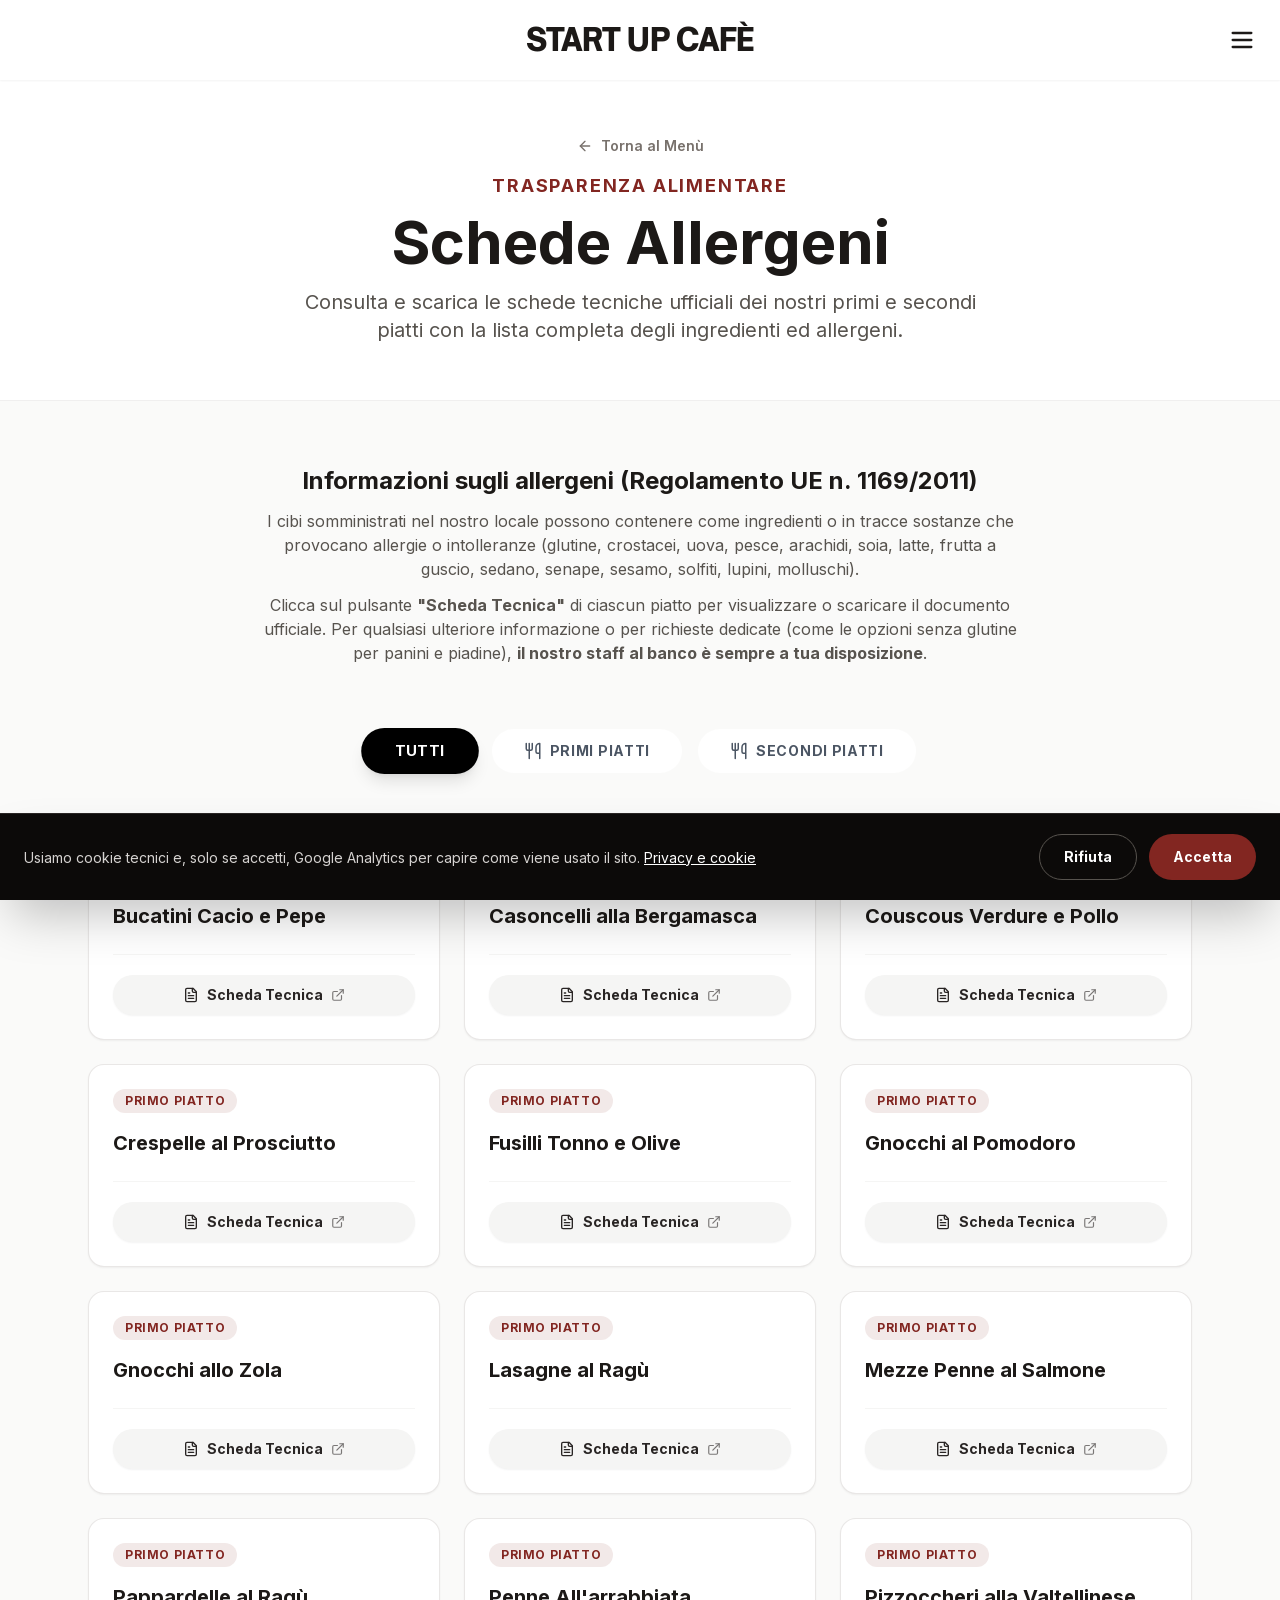
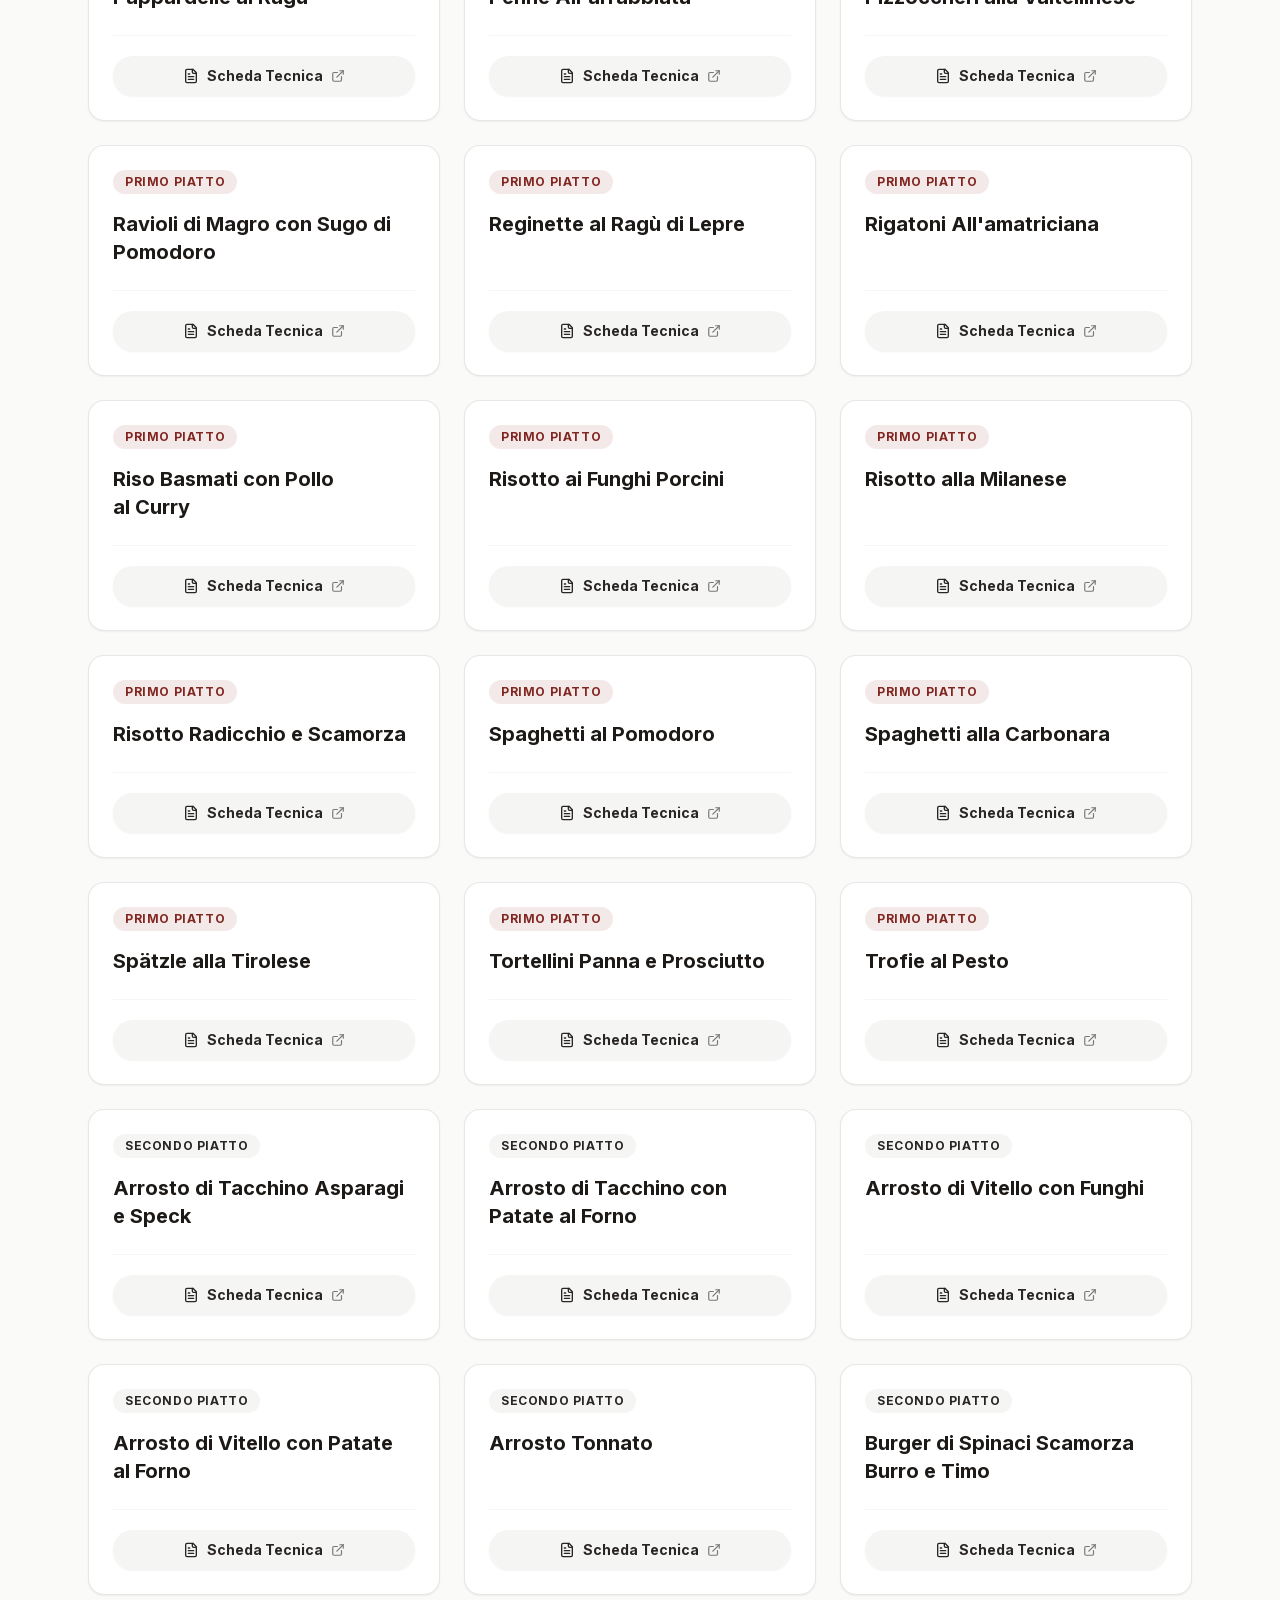
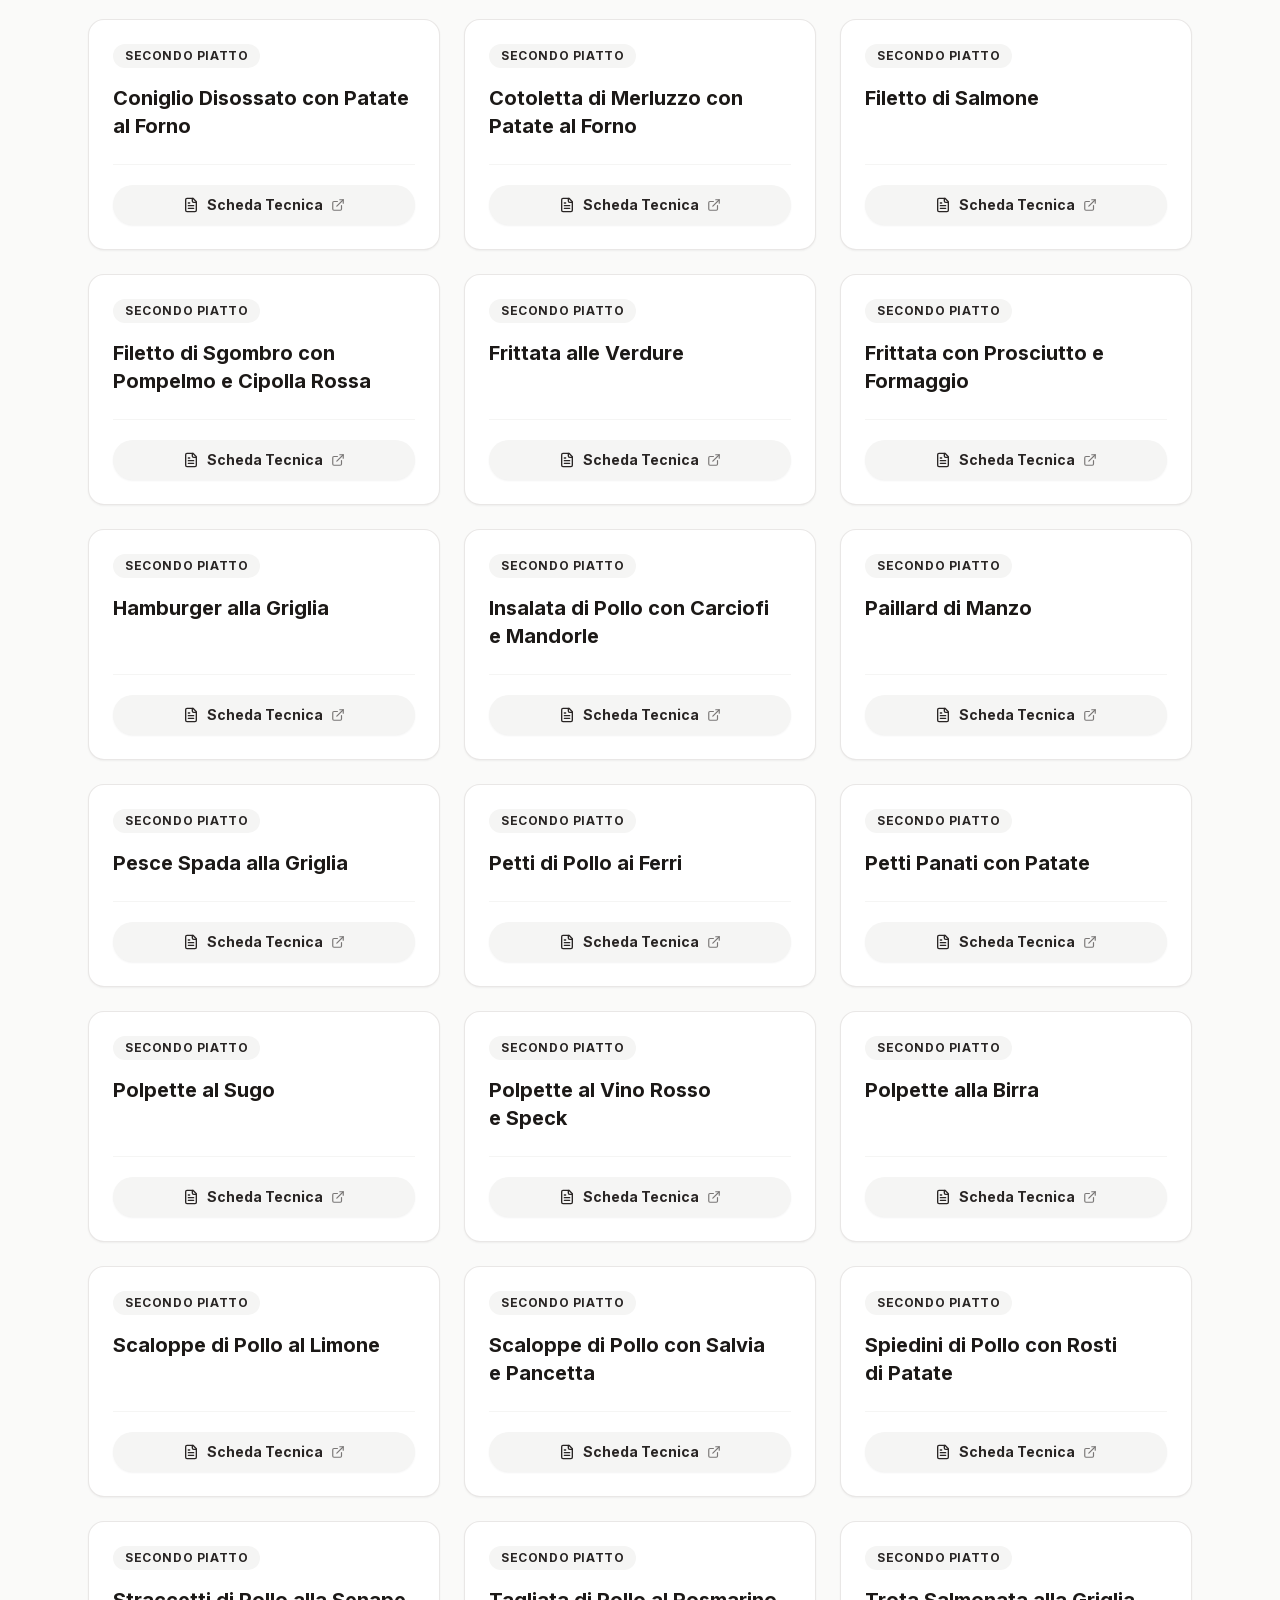
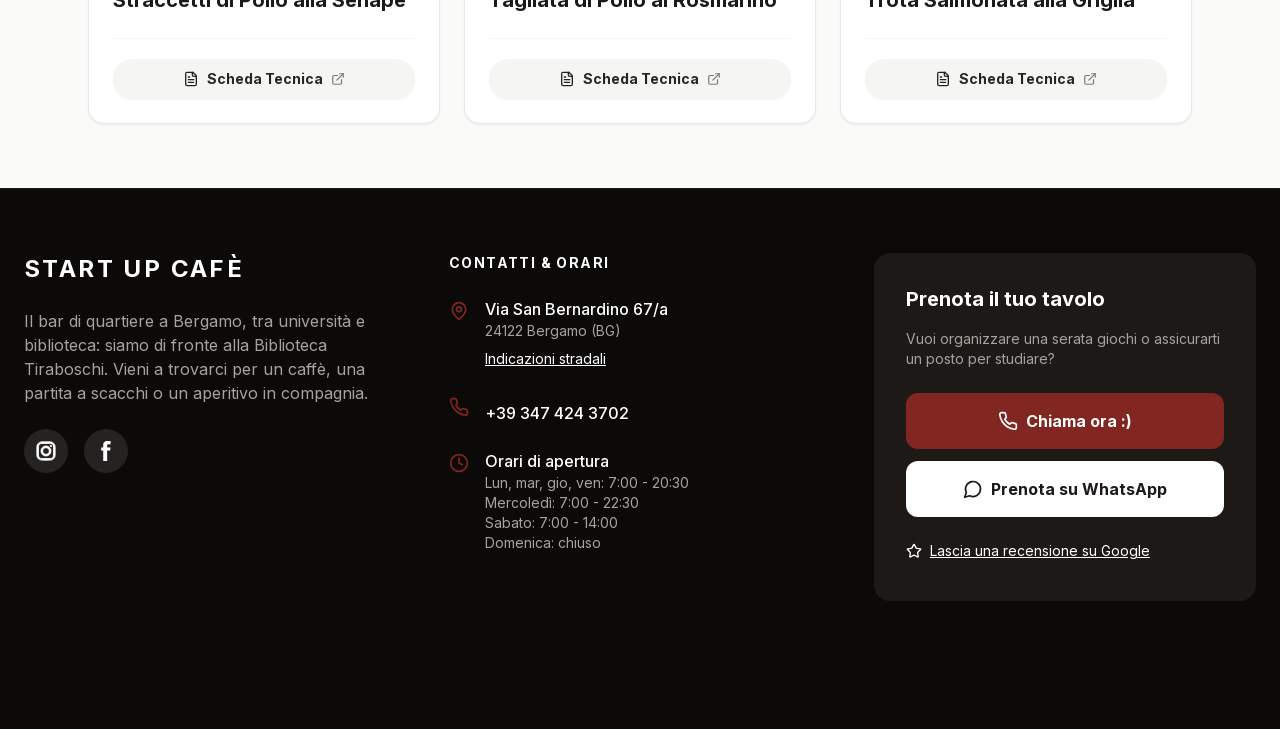
==== commit 08c464fd: "Add files via upload" ====
--- a/Allergeni/index.html
+++ b/Allergeni/index.html
@@ -97,7 +97,7 @@
     <!-- Header -->
     <header class="pt-24 pb-8 md:pt-32 md:pb-14 bg-white text-center px-6 border-b border-stone-200/60">
         <div class="container mx-auto max-w-4xl">
-            <a href="/Menu/" class="inline-flex items-center gap-2 text-stone-500 hover:text-[#822621] font-semibold text-sm mb-4 transition-colors">
+            <a href="/Menu/" class="inline-flex items-center gap-2 py-2 text-stone-500 hover:text-[#822621] font-semibold text-sm mb-2 transition-colors">
                 <svg xmlns="http://www.w3.org/2000/svg" width="16" height="16" viewBox="0 0 24 24" fill="none" stroke="currentColor" stroke-width="2" stroke-linecap="round" stroke-linejoin="round"><path d="m12 19-7-7 7-7"/><path d="M19 12H5"/></svg>
                 Torna al Menù
             </a>
@@ -145,8 +145,8 @@
             </div>
 
             <!-- Dishes Grid -->
-            <div id="dishes-grid" class="grid grid-cols-1 sm:grid-cols-2 lg:grid-cols-3 gap-6">
-                <div class="dish-card bg-white rounded-2xl p-6 border border-stone-200/90 shadow-sm hover:shadow-md transition-all duration-300 flex flex-col justify-between group"
+            <div id="dishes-grid" class="grid grid-cols-1 sm:grid-cols-2 lg:grid-cols-3 gap-4 md:gap-6">
+                <div class="dish-card bg-white rounded-2xl p-5 md:p-6 border border-stone-200/90 shadow-sm hover:shadow-md transition-all duration-300 flex flex-col justify-between group"
                      data-category="primi"
                      data-title="bucatini cacio e pepe">
                     <div>
@@ -170,7 +170,7 @@
                         </a>
                     </div>
                 </div>
-                <div class="dish-card bg-white rounded-2xl p-6 border border-stone-200/90 shadow-sm hover:shadow-md transition-all duration-300 flex flex-col justify-between group"
+                <div class="dish-card bg-white rounded-2xl p-5 md:p-6 border border-stone-200/90 shadow-sm hover:shadow-md transition-all duration-300 flex flex-col justify-between group"
                      data-category="primi"
                      data-title="casoncelli alla bergamasca">
                     <div>
@@ -194,7 +194,7 @@
                         </a>
                     </div>
                 </div>
-                <div class="dish-card bg-white rounded-2xl p-6 border border-stone-200/90 shadow-sm hover:shadow-md transition-all duration-300 flex flex-col justify-between group"
+                <div class="dish-card bg-white rounded-2xl p-5 md:p-6 border border-stone-200/90 shadow-sm hover:shadow-md transition-all duration-300 flex flex-col justify-between group"
                      data-category="primi"
                      data-title="couscous verdure e pollo">
                     <div>
@@ -218,7 +218,7 @@
                         </a>
                     </div>
                 </div>
-                <div class="dish-card bg-white rounded-2xl p-6 border border-stone-200/90 shadow-sm hover:shadow-md transition-all duration-300 flex flex-col justify-between group"
+                <div class="dish-card bg-white rounded-2xl p-5 md:p-6 border border-stone-200/90 shadow-sm hover:shadow-md transition-all duration-300 flex flex-col justify-between group"
                      data-category="primi"
                      data-title="crespelle al prosciutto">
                     <div>
@@ -242,7 +242,7 @@
                         </a>
                     </div>
                 </div>
-                <div class="dish-card bg-white rounded-2xl p-6 border border-stone-200/90 shadow-sm hover:shadow-md transition-all duration-300 flex flex-col justify-between group"
+                <div class="dish-card bg-white rounded-2xl p-5 md:p-6 border border-stone-200/90 shadow-sm hover:shadow-md transition-all duration-300 flex flex-col justify-between group"
                      data-category="primi"
                      data-title="fusilli tonno e olive">
                     <div>
@@ -266,7 +266,7 @@
                         </a>
                     </div>
                 </div>
-                <div class="dish-card bg-white rounded-2xl p-6 border border-stone-200/90 shadow-sm hover:shadow-md transition-all duration-300 flex flex-col justify-between group"
+                <div class="dish-card bg-white rounded-2xl p-5 md:p-6 border border-stone-200/90 shadow-sm hover:shadow-md transition-all duration-300 flex flex-col justify-between group"
                      data-category="primi"
                      data-title="gnocchi al pomodoro">
                     <div>
@@ -290,7 +290,7 @@
                         </a>
                     </div>
                 </div>
-                <div class="dish-card bg-white rounded-2xl p-6 border border-stone-200/90 shadow-sm hover:shadow-md transition-all duration-300 flex flex-col justify-between group"
+                <div class="dish-card bg-white rounded-2xl p-5 md:p-6 border border-stone-200/90 shadow-sm hover:shadow-md transition-all duration-300 flex flex-col justify-between group"
                      data-category="primi"
                      data-title="gnocchi allo zola">
                     <div>
@@ -314,7 +314,7 @@
                         </a>
                     </div>
                 </div>
-                <div class="dish-card bg-white rounded-2xl p-6 border border-stone-200/90 shadow-sm hover:shadow-md transition-all duration-300 flex flex-col justify-between group"
+                <div class="dish-card bg-white rounded-2xl p-5 md:p-6 border border-stone-200/90 shadow-sm hover:shadow-md transition-all duration-300 flex flex-col justify-between group"
                      data-category="primi"
                      data-title="lasagne al ragù">
                     <div>
@@ -338,7 +338,7 @@
                         </a>
                     </div>
                 </div>
-                <div class="dish-card bg-white rounded-2xl p-6 border border-stone-200/90 shadow-sm hover:shadow-md transition-all duration-300 flex flex-col justify-between group"
+                <div class="dish-card bg-white rounded-2xl p-5 md:p-6 border border-stone-200/90 shadow-sm hover:shadow-md transition-all duration-300 flex flex-col justify-between group"
                      data-category="primi"
                      data-title="mezze penne al salmone">
                     <div>
@@ -362,7 +362,7 @@
                         </a>
                     </div>
                 </div>
-                <div class="dish-card bg-white rounded-2xl p-6 border border-stone-200/90 shadow-sm hover:shadow-md transition-all duration-300 flex flex-col justify-between group"
+                <div class="dish-card bg-white rounded-2xl p-5 md:p-6 border border-stone-200/90 shadow-sm hover:shadow-md transition-all duration-300 flex flex-col justify-between group"
                      data-category="primi"
                      data-title="pappardelle al ragù">
                     <div>
@@ -386,7 +386,7 @@
                         </a>
                     </div>
                 </div>
-                <div class="dish-card bg-white rounded-2xl p-6 border border-stone-200/90 shadow-sm hover:shadow-md transition-all duration-300 flex flex-col justify-between group"
+                <div class="dish-card bg-white rounded-2xl p-5 md:p-6 border border-stone-200/90 shadow-sm hover:shadow-md transition-all duration-300 flex flex-col justify-between group"
                      data-category="primi"
                      data-title="penne all'arrabbiata">
                     <div>
@@ -410,7 +410,7 @@
                         </a>
                     </div>
                 </div>
-                <div class="dish-card bg-white rounded-2xl p-6 border border-stone-200/90 shadow-sm hover:shadow-md transition-all duration-300 flex flex-col justify-between group"
+                <div class="dish-card bg-white rounded-2xl p-5 md:p-6 border border-stone-200/90 shadow-sm hover:shadow-md transition-all duration-300 flex flex-col justify-between group"
                      data-category="primi"
                      data-title="pizzoccheri alla valtellinese">
                     <div>
@@ -434,7 +434,7 @@
                         </a>
                     </div>
                 </div>
-                <div class="dish-card bg-white rounded-2xl p-6 border border-stone-200/90 shadow-sm hover:shadow-md transition-all duration-300 flex flex-col justify-between group"
+                <div class="dish-card bg-white rounded-2xl p-5 md:p-6 border border-stone-200/90 shadow-sm hover:shadow-md transition-all duration-300 flex flex-col justify-between group"
                      data-category="primi"
                      data-title="ravioli di magro con sugo di pomodoro">
                     <div>
@@ -458,7 +458,7 @@
                         </a>
                     </div>
                 </div>
-                <div class="dish-card bg-white rounded-2xl p-6 border border-stone-200/90 shadow-sm hover:shadow-md transition-all duration-300 flex flex-col justify-between group"
+                <div class="dish-card bg-white rounded-2xl p-5 md:p-6 border border-stone-200/90 shadow-sm hover:shadow-md transition-all duration-300 flex flex-col justify-between group"
                      data-category="primi"
                      data-title="reginette al ragù di lepre">
                     <div>
@@ -482,7 +482,7 @@
                         </a>
                     </div>
                 </div>
-                <div class="dish-card bg-white rounded-2xl p-6 border border-stone-200/90 shadow-sm hover:shadow-md transition-all duration-300 flex flex-col justify-between group"
+                <div class="dish-card bg-white rounded-2xl p-5 md:p-6 border border-stone-200/90 shadow-sm hover:shadow-md transition-all duration-300 flex flex-col justify-between group"
                      data-category="primi"
                      data-title="rigatoni all'amatriciana">
                     <div>
@@ -506,7 +506,7 @@
                         </a>
                     </div>
                 </div>
-                <div class="dish-card bg-white rounded-2xl p-6 border border-stone-200/90 shadow-sm hover:shadow-md transition-all duration-300 flex flex-col justify-between group"
+                <div class="dish-card bg-white rounded-2xl p-5 md:p-6 border border-stone-200/90 shadow-sm hover:shadow-md transition-all duration-300 flex flex-col justify-between group"
                      data-category="primi"
                      data-title="riso basmati con pollo al curry">
                     <div>
@@ -530,7 +530,7 @@
                         </a>
                     </div>
                 </div>
-                <div class="dish-card bg-white rounded-2xl p-6 border border-stone-200/90 shadow-sm hover:shadow-md transition-all duration-300 flex flex-col justify-between group"
+                <div class="dish-card bg-white rounded-2xl p-5 md:p-6 border border-stone-200/90 shadow-sm hover:shadow-md transition-all duration-300 flex flex-col justify-between group"
                      data-category="primi"
                      data-title="risotto ai funghi porcini">
                     <div>
@@ -554,7 +554,7 @@
                         </a>
                     </div>
                 </div>
-                <div class="dish-card bg-white rounded-2xl p-6 border border-stone-200/90 shadow-sm hover:shadow-md transition-all duration-300 flex flex-col justify-between group"
+                <div class="dish-card bg-white rounded-2xl p-5 md:p-6 border border-stone-200/90 shadow-sm hover:shadow-md transition-all duration-300 flex flex-col justify-between group"
                      data-category="primi"
                      data-title="risotto alla milanese">
                     <div>
@@ -578,7 +578,7 @@
                         </a>
                     </div>
                 </div>
-                <div class="dish-card bg-white rounded-2xl p-6 border border-stone-200/90 shadow-sm hover:shadow-md transition-all duration-300 flex flex-col justify-between group"
+                <div class="dish-card bg-white rounded-2xl p-5 md:p-6 border border-stone-200/90 shadow-sm hover:shadow-md transition-all duration-300 flex flex-col justify-between group"
                      data-category="primi"
                      data-title="risotto radicchio e scamorza">
                     <div>
@@ -602,7 +602,7 @@
                         </a>
                     </div>
                 </div>
-                <div class="dish-card bg-white rounded-2xl p-6 border border-stone-200/90 shadow-sm hover:shadow-md transition-all duration-300 flex flex-col justify-between group"
+                <div class="dish-card bg-white rounded-2xl p-5 md:p-6 border border-stone-200/90 shadow-sm hover:shadow-md transition-all duration-300 flex flex-col justify-between group"
                      data-category="primi"
                      data-title="spaghetti al pomodoro">
                     <div>
@@ -626,7 +626,7 @@
                         </a>
                     </div>
                 </div>
-                <div class="dish-card bg-white rounded-2xl p-6 border border-stone-200/90 shadow-sm hover:shadow-md transition-all duration-300 flex flex-col justify-between group"
+                <div class="dish-card bg-white rounded-2xl p-5 md:p-6 border border-stone-200/90 shadow-sm hover:shadow-md transition-all duration-300 flex flex-col justify-between group"
                      data-category="primi"
                      data-title="spaghetti alla carbonara">
                     <div>
@@ -650,7 +650,7 @@
                         </a>
                     </div>
                 </div>
-                <div class="dish-card bg-white rounded-2xl p-6 border border-stone-200/90 shadow-sm hover:shadow-md transition-all duration-300 flex flex-col justify-between group"
+                <div class="dish-card bg-white rounded-2xl p-5 md:p-6 border border-stone-200/90 shadow-sm hover:shadow-md transition-all duration-300 flex flex-col justify-between group"
                      data-category="primi"
                      data-title="spätzle alla tirolese">
                     <div>
@@ -674,7 +674,7 @@
                         </a>
                     </div>
                 </div>
-                <div class="dish-card bg-white rounded-2xl p-6 border border-stone-200/90 shadow-sm hover:shadow-md transition-all duration-300 flex flex-col justify-between group"
+                <div class="dish-card bg-white rounded-2xl p-5 md:p-6 border border-stone-200/90 shadow-sm hover:shadow-md transition-all duration-300 flex flex-col justify-between group"
                      data-category="primi"
                      data-title="tortellini panna e prosciutto">
                     <div>
@@ -698,7 +698,7 @@
                         </a>
                     </div>
                 </div>
-                <div class="dish-card bg-white rounded-2xl p-6 border border-stone-200/90 shadow-sm hover:shadow-md transition-all duration-300 flex flex-col justify-between group"
+                <div class="dish-card bg-white rounded-2xl p-5 md:p-6 border border-stone-200/90 shadow-sm hover:shadow-md transition-all duration-300 flex flex-col justify-between group"
                      data-category="primi"
                      data-title="trofie al pesto">
                     <div>
@@ -722,7 +722,7 @@
                         </a>
                     </div>
                 </div>
-                <div class="dish-card bg-white rounded-2xl p-6 border border-stone-200/90 shadow-sm hover:shadow-md transition-all duration-300 flex flex-col justify-between group"
+                <div class="dish-card bg-white rounded-2xl p-5 md:p-6 border border-stone-200/90 shadow-sm hover:shadow-md transition-all duration-300 flex flex-col justify-between group"
                      data-category="secondi"
                      data-title="arrosto di tacchino asparagi e speck">
                     <div>
@@ -746,7 +746,7 @@
                         </a>
                     </div>
                 </div>
-                <div class="dish-card bg-white rounded-2xl p-6 border border-stone-200/90 shadow-sm hover:shadow-md transition-all duration-300 flex flex-col justify-between group"
+                <div class="dish-card bg-white rounded-2xl p-5 md:p-6 border border-stone-200/90 shadow-sm hover:shadow-md transition-all duration-300 flex flex-col justify-between group"
                      data-category="secondi"
                      data-title="arrosto di tacchino con patate al forno">
                     <div>
@@ -770,7 +770,7 @@
                         </a>
                     </div>
                 </div>
-                <div class="dish-card bg-white rounded-2xl p-6 border border-stone-200/90 shadow-sm hover:shadow-md transition-all duration-300 flex flex-col justify-between group"
+                <div class="dish-card bg-white rounded-2xl p-5 md:p-6 border border-stone-200/90 shadow-sm hover:shadow-md transition-all duration-300 flex flex-col justify-between group"
                      data-category="secondi"
                      data-title="arrosto di vitello con funghi">
                     <div>
@@ -794,7 +794,7 @@
                         </a>
                     </div>
                 </div>
-                <div class="dish-card bg-white rounded-2xl p-6 border border-stone-200/90 shadow-sm hover:shadow-md transition-all duration-300 flex flex-col justify-between group"
+                <div class="dish-card bg-white rounded-2xl p-5 md:p-6 border border-stone-200/90 shadow-sm hover:shadow-md transition-all duration-300 flex flex-col justify-between group"
                      data-category="secondi"
                      data-title="arrosto di vitello con patate al forno">
                     <div>
@@ -818,7 +818,7 @@
                         </a>
                     </div>
                 </div>
-                <div class="dish-card bg-white rounded-2xl p-6 border border-stone-200/90 shadow-sm hover:shadow-md transition-all duration-300 flex flex-col justify-between group"
+                <div class="dish-card bg-white rounded-2xl p-5 md:p-6 border border-stone-200/90 shadow-sm hover:shadow-md transition-all duration-300 flex flex-col justify-between group"
                      data-category="secondi"
                      data-title="arrosto tonnato">
                     <div>
@@ -842,7 +842,7 @@
                         </a>
                     </div>
                 </div>
-                <div class="dish-card bg-white rounded-2xl p-6 border border-stone-200/90 shadow-sm hover:shadow-md transition-all duration-300 flex flex-col justify-between group"
+                <div class="dish-card bg-white rounded-2xl p-5 md:p-6 border border-stone-200/90 shadow-sm hover:shadow-md transition-all duration-300 flex flex-col justify-between group"
                      data-category="secondi"
                      data-title="burger di spinaci scamorza burro e timo">
                     <div>
@@ -866,7 +866,7 @@
                         </a>
                     </div>
                 </div>
-                <div class="dish-card bg-white rounded-2xl p-6 border border-stone-200/90 shadow-sm hover:shadow-md transition-all duration-300 flex flex-col justify-between group"
+                <div class="dish-card bg-white rounded-2xl p-5 md:p-6 border border-stone-200/90 shadow-sm hover:shadow-md transition-all duration-300 flex flex-col justify-between group"
                      data-category="secondi"
                      data-title="coniglio disossato con patate al forno">
                     <div>
@@ -890,7 +890,7 @@
                         </a>
                     </div>
                 </div>
-                <div class="dish-card bg-white rounded-2xl p-6 border border-stone-200/90 shadow-sm hover:shadow-md transition-all duration-300 flex flex-col justify-between group"
+                <div class="dish-card bg-white rounded-2xl p-5 md:p-6 border border-stone-200/90 shadow-sm hover:shadow-md transition-all duration-300 flex flex-col justify-between group"
                      data-category="secondi"
                      data-title="cotoletta di merluzzo con patate al forno">
                     <div>
@@ -914,7 +914,7 @@
                         </a>
                     </div>
                 </div>
-                <div class="dish-card bg-white rounded-2xl p-6 border border-stone-200/90 shadow-sm hover:shadow-md transition-all duration-300 flex flex-col justify-between group"
+                <div class="dish-card bg-white rounded-2xl p-5 md:p-6 border border-stone-200/90 shadow-sm hover:shadow-md transition-all duration-300 flex flex-col justify-between group"
                      data-category="secondi"
                      data-title="filetto di salmone">
                     <div>
@@ -938,7 +938,7 @@
                         </a>
                     </div>
                 </div>
-                <div class="dish-card bg-white rounded-2xl p-6 border border-stone-200/90 shadow-sm hover:shadow-md transition-all duration-300 flex flex-col justify-between group"
+                <div class="dish-card bg-white rounded-2xl p-5 md:p-6 border border-stone-200/90 shadow-sm hover:shadow-md transition-all duration-300 flex flex-col justify-between group"
                      data-category="secondi"
                      data-title="filetto di sgombro con pompelmo e cipolla rossa">
                     <div>
@@ -962,7 +962,7 @@
                         </a>
                     </div>
                 </div>
-                <div class="dish-card bg-white rounded-2xl p-6 border border-stone-200/90 shadow-sm hover:shadow-md transition-all duration-300 flex flex-col justify-between group"
+                <div class="dish-card bg-white rounded-2xl p-5 md:p-6 border border-stone-200/90 shadow-sm hover:shadow-md transition-all duration-300 flex flex-col justify-between group"
                      data-category="secondi"
                      data-title="frittata alle verdure">
                     <div>
@@ -986,7 +986,7 @@
                         </a>
                     </div>
                 </div>
-                <div class="dish-card bg-white rounded-2xl p-6 border border-stone-200/90 shadow-sm hover:shadow-md transition-all duration-300 flex flex-col justify-between group"
+                <div class="dish-card bg-white rounded-2xl p-5 md:p-6 border border-stone-200/90 shadow-sm hover:shadow-md transition-all duration-300 flex flex-col justify-between group"
                      data-category="secondi"
                      data-title="frittata con prosciutto e formaggio">
                     <div>
@@ -1010,7 +1010,7 @@
                         </a>
                     </div>
                 </div>
-                <div class="dish-card bg-white rounded-2xl p-6 border border-stone-200/90 shadow-sm hover:shadow-md transition-all duration-300 flex flex-col justify-between group"
+                <div class="dish-card bg-white rounded-2xl p-5 md:p-6 border border-stone-200/90 shadow-sm hover:shadow-md transition-all duration-300 flex flex-col justify-between group"
                      data-category="secondi"
                      data-title="hamburger alla griglia">
                     <div>
@@ -1034,7 +1034,7 @@
                         </a>
                     </div>
                 </div>
-                <div class="dish-card bg-white rounded-2xl p-6 border border-stone-200/90 shadow-sm hover:shadow-md transition-all duration-300 flex flex-col justify-between group"
+                <div class="dish-card bg-white rounded-2xl p-5 md:p-6 border border-stone-200/90 shadow-sm hover:shadow-md transition-all duration-300 flex flex-col justify-between group"
                      data-category="secondi"
                      data-title="insalata di pollo con carciofi e mandorle">
                     <div>
@@ -1058,7 +1058,7 @@
                         </a>
                     </div>
                 </div>
-                <div class="dish-card bg-white rounded-2xl p-6 border border-stone-200/90 shadow-sm hover:shadow-md transition-all duration-300 flex flex-col justify-between group"
+                <div class="dish-card bg-white rounded-2xl p-5 md:p-6 border border-stone-200/90 shadow-sm hover:shadow-md transition-all duration-300 flex flex-col justify-between group"
                      data-category="secondi"
                      data-title="paillard di manzo">
                     <div>
@@ -1082,7 +1082,7 @@
                         </a>
                     </div>
                 </div>
-                <div class="dish-card bg-white rounded-2xl p-6 border border-stone-200/90 shadow-sm hover:shadow-md transition-all duration-300 flex flex-col justify-between group"
+                <div class="dish-card bg-white rounded-2xl p-5 md:p-6 border border-stone-200/90 shadow-sm hover:shadow-md transition-all duration-300 flex flex-col justify-between group"
                      data-category="secondi"
                      data-title="pesce spada alla griglia">
                     <div>
@@ -1106,7 +1106,7 @@
                         </a>
                     </div>
                 </div>
-                <div class="dish-card bg-white rounded-2xl p-6 border border-stone-200/90 shadow-sm hover:shadow-md transition-all duration-300 flex flex-col justify-between group"
+                <div class="dish-card bg-white rounded-2xl p-5 md:p-6 border border-stone-200/90 shadow-sm hover:shadow-md transition-all duration-300 flex flex-col justify-between group"
                      data-category="secondi"
                      data-title="petti di pollo ai ferri">
                     <div>
@@ -1130,7 +1130,7 @@
                         </a>
                     </div>
                 </div>
-                <div class="dish-card bg-white rounded-2xl p-6 border border-stone-200/90 shadow-sm hover:shadow-md transition-all duration-300 flex flex-col justify-between group"
+                <div class="dish-card bg-white rounded-2xl p-5 md:p-6 border border-stone-200/90 shadow-sm hover:shadow-md transition-all duration-300 flex flex-col justify-between group"
                      data-category="secondi"
                      data-title="petti panati con patate">
                     <div>
@@ -1154,7 +1154,7 @@
                         </a>
                     </div>
                 </div>
-                <div class="dish-card bg-white rounded-2xl p-6 border border-stone-200/90 shadow-sm hover:shadow-md transition-all duration-300 flex flex-col justify-between group"
+                <div class="dish-card bg-white rounded-2xl p-5 md:p-6 border border-stone-200/90 shadow-sm hover:shadow-md transition-all duration-300 flex flex-col justify-between group"
                      data-category="secondi"
                      data-title="polpette al sugo">
                     <div>
@@ -1178,7 +1178,7 @@
                         </a>
                     </div>
                 </div>
-                <div class="dish-card bg-white rounded-2xl p-6 border border-stone-200/90 shadow-sm hover:shadow-md transition-all duration-300 flex flex-col justify-between group"
+                <div class="dish-card bg-white rounded-2xl p-5 md:p-6 border border-stone-200/90 shadow-sm hover:shadow-md transition-all duration-300 flex flex-col justify-between group"
                      data-category="secondi"
                      data-title="polpette al vino rosso e speck">
                     <div>
@@ -1202,7 +1202,7 @@
                         </a>
                     </div>
                 </div>
-                <div class="dish-card bg-white rounded-2xl p-6 border border-stone-200/90 shadow-sm hover:shadow-md transition-all duration-300 flex flex-col justify-between group"
+                <div class="dish-card bg-white rounded-2xl p-5 md:p-6 border border-stone-200/90 shadow-sm hover:shadow-md transition-all duration-300 flex flex-col justify-between group"
                      data-category="secondi"
                      data-title="polpette alla birra">
                     <div>
@@ -1226,7 +1226,7 @@
                         </a>
                     </div>
                 </div>
-                <div class="dish-card bg-white rounded-2xl p-6 border border-stone-200/90 shadow-sm hover:shadow-md transition-all duration-300 flex flex-col justify-between group"
+                <div class="dish-card bg-white rounded-2xl p-5 md:p-6 border border-stone-200/90 shadow-sm hover:shadow-md transition-all duration-300 flex flex-col justify-between group"
                      data-category="secondi"
                      data-title="scaloppe di pollo al limone">
                     <div>
@@ -1250,7 +1250,7 @@
                         </a>
                     </div>
                 </div>
-                <div class="dish-card bg-white rounded-2xl p-6 border border-stone-200/90 shadow-sm hover:shadow-md transition-all duration-300 flex flex-col justify-between group"
+                <div class="dish-card bg-white rounded-2xl p-5 md:p-6 border border-stone-200/90 shadow-sm hover:shadow-md transition-all duration-300 flex flex-col justify-between group"
                      data-category="secondi"
                      data-title="scaloppe di pollo con salvia e pancetta">
                     <div>
@@ -1274,7 +1274,7 @@
                         </a>
                     </div>
                 </div>
-                <div class="dish-card bg-white rounded-2xl p-6 border border-stone-200/90 shadow-sm hover:shadow-md transition-all duration-300 flex flex-col justify-between group"
+                <div class="dish-card bg-white rounded-2xl p-5 md:p-6 border border-stone-200/90 shadow-sm hover:shadow-md transition-all duration-300 flex flex-col justify-between group"
                      data-category="secondi"
                      data-title="spiedini di pollo con rosti di patate">
                     <div>
@@ -1298,7 +1298,7 @@
                         </a>
                     </div>
                 </div>
-                <div class="dish-card bg-white rounded-2xl p-6 border border-stone-200/90 shadow-sm hover:shadow-md transition-all duration-300 flex flex-col justify-between group"
+                <div class="dish-card bg-white rounded-2xl p-5 md:p-6 border border-stone-200/90 shadow-sm hover:shadow-md transition-all duration-300 flex flex-col justify-between group"
                      data-category="secondi"
                      data-title="straccetti di pollo alla senape">
                     <div>
@@ -1322,7 +1322,7 @@
                         </a>
                     </div>
                 </div>
-                <div class="dish-card bg-white rounded-2xl p-6 border border-stone-200/90 shadow-sm hover:shadow-md transition-all duration-300 flex flex-col justify-between group"
+                <div class="dish-card bg-white rounded-2xl p-5 md:p-6 border border-stone-200/90 shadow-sm hover:shadow-md transition-all duration-300 flex flex-col justify-between group"
                      data-category="secondi"
                      data-title="tagliata di pollo al rosmarino">
                     <div>
@@ -1346,7 +1346,7 @@
                         </a>
                     </div>
                 </div>
-                <div class="dish-card bg-white rounded-2xl p-6 border border-stone-200/90 shadow-sm hover:shadow-md transition-all duration-300 flex flex-col justify-between group"
+                <div class="dish-card bg-white rounded-2xl p-5 md:p-6 border border-stone-200/90 shadow-sm hover:shadow-md transition-all duration-300 flex flex-col justify-between group"
                      data-category="secondi"
                      data-title="trota salmonata alla griglia">
                     <div>
--- a/assets/css/style.css
+++ b/assets/css/style.css
@@ -1,3 +1,3 @@
 @font-face{font-family:Inter;font-style:normal;font-weight:400 900;font-display:swap;src:url(/assets/fonts/inter-latin-var.woff2) format("woff2")}@font-face{font-family:Open Sauce One;font-style:normal;font-weight:900;font-display:swap;src:url(/assets/fonts/OpenSauceOne-Black.woff) format("woff")}*,:after,:before{--tw-border-spacing-x:0;--tw-border-spacing-y:0;--tw-translate-x:0;--tw-translate-y:0;--tw-rotate:0;--tw-skew-x:0;--tw-skew-y:0;--tw-scale-x:1;--tw-scale-y:1;--tw-pan-x: ;--tw-pan-y: ;--tw-pinch-zoom: ;--tw-scroll-snap-strictness:proximity;--tw-gradient-from-position: ;--tw-gradient-via-position: ;--tw-gradient-to-position: ;--tw-ordinal: ;--tw-slashed-zero: ;--tw-numeric-figure: ;--tw-numeric-spacing: ;--tw-numeric-fraction: ;--tw-ring-inset: ;--tw-ring-offset-width:0px;--tw-ring-offset-color:#fff;--tw-ring-color:rgba(59,130,246,.5);--tw-ring-offset-shadow:0 0 #0000;--tw-ring-shadow:0 0 #0000;--tw-shadow:0 0 #0000;--tw-shadow-colored:0 0 #0000;--tw-blur: ;--tw-brightness: ;--tw-contrast: ;--tw-grayscale: ;--tw-hue-rotate: ;--tw-invert: ;--tw-saturate: ;--tw-sepia: ;--tw-drop-shadow: ;--tw-backdrop-blur: ;--tw-backdrop-brightness: ;--tw-backdrop-contrast: ;--tw-backdrop-grayscale: ;--tw-backdrop-hue-rotate: ;--tw-backdrop-invert: ;--tw-backdrop-opacity: ;--tw-backdrop-saturate: ;--tw-backdrop-sepia: ;--tw-contain-size: ;--tw-contain-layout: ;--tw-contain-paint: ;--tw-contain-style: }::backdrop{--tw-border-spacing-x:0;--tw-border-spacing-y:0;--tw-translate-x:0;--tw-translate-y:0;--tw-rotate:0;--tw-skew-x:0;--tw-skew-y:0;--tw-scale-x:1;--tw-scale-y:1;--tw-pan-x: ;--tw-pan-y: ;--tw-pinch-zoom: ;--tw-scroll-snap-strictness:proximity;--tw-gradient-from-position: ;--tw-gradient-via-position: ;--tw-gradient-to-position: ;--tw-ordinal: ;--tw-slashed-zero: ;--tw-numeric-figure: ;--tw-numeric-spacing: ;--tw-numeric-fraction: ;--tw-ring-inset: ;--tw-ring-offset-width:0px;--tw-ring-offset-color:#fff;--tw-ring-color:rgba(59,130,246,.5);--tw-ring-offset-shadow:0 0 #0000;--tw-ring-shadow:0 0 #0000;--tw-shadow:0 0 #0000;--tw-shadow-colored:0 0 #0000;--tw-blur: ;--tw-brightness: ;--tw-contrast: ;--tw-grayscale: ;--tw-hue-rotate: ;--tw-invert: ;--tw-saturate: ;--tw-sepia: ;--tw-drop-shadow: ;--tw-backdrop-blur: ;--tw-backdrop-brightness: ;--tw-backdrop-contrast: ;--tw-backdrop-grayscale: ;--tw-backdrop-hue-rotate: ;--tw-backdrop-invert: ;--tw-backdrop-opacity: ;--tw-backdrop-saturate: ;--tw-backdrop-sepia: ;--tw-contain-size: ;--tw-contain-layout: ;--tw-contain-paint: ;--tw-contain-style: }
 
-/*! tailwindcss v3.4.17 | MIT License | https://tailwindcss.com*/*,:after,:before{box-sizing:border-box;border:0 solid #e5e7eb}:after,:before{--tw-content:""}:host,html{line-height:1.5;-webkit-text-size-adjust:100%;-moz-tab-size:4;-o-tab-size:4;tab-size:4;font-family:Inter,sans-serif;font-feature-settings:normal;font-variation-settings:normal;-webkit-tap-highlight-color:transparent}body{margin:0;line-height:inherit}hr{height:0;color:inherit;border-top-width:1px}abbr:where([title]){-webkit-text-decoration:underline dotted;text-decoration:underline dotted}h1,h2,h3,h4,h5,h6{font-size:inherit;font-weight:inherit}a{color:inherit;text-decoration:inherit}b,strong{font-weight:bolder}code,kbd,pre,samp{font-family:ui-monospace,SFMono-Regular,Menlo,Monaco,Consolas,Liberation Mono,Courier New,monospace;font-feature-settings:normal;font-variation-settings:normal;font-size:1em}small{font-size:80%}sub,sup{font-size:75%;line-height:0;position:relative;vertical-align:baseline}sub{bottom:-.25em}sup{top:-.5em}table{text-indent:0;border-color:inherit;border-collapse:collapse}button,input,optgroup,select,textarea{font-family:inherit;font-feature-settings:inherit;font-variation-settings:inherit;font-size:100%;font-weight:inherit;line-height:inherit;letter-spacing:inherit;color:inherit;margin:0;padding:0}button,select{text-transform:none}button,input:where([type=button]),input:where([type=reset]),input:where([type=submit]){-webkit-appearance:button;background-color:transparent;background-image:none}:-moz-focusring{outline:auto}:-moz-ui-invalid{box-shadow:none}progress{vertical-align:baseline}::-webkit-inner-spin-button,::-webkit-outer-spin-button{height:auto}[type=search]{-webkit-appearance:textfield;outline-offset:-2px}::-webkit-search-decoration{-webkit-appearance:none}::-webkit-file-upload-button{-webkit-appearance:button;font:inherit}summary{display:list-item}blockquote,dd,dl,figure,h1,h2,h3,h4,h5,h6,hr,p,pre{margin:0}fieldset{margin:0}fieldset,legend{padding:0}menu,ol,ul{list-style:none;margin:0;padding:0}dialog{padding:0}textarea{resize:vertical}input::-moz-placeholder,textarea::-moz-placeholder{opacity:1;color:#9ca3af}input::placeholder,textarea::placeholder{opacity:1;color:#9ca3af}[role=button],button{cursor:pointer}:disabled{cursor:default}audio,canvas,embed,iframe,img,object,svg,video{display:block;vertical-align:middle}img,video{max-width:100%;height:auto}[hidden]:where(:not([hidden=until-found])){display:none}.container{width:100%}@media (min-width:640px){.container{max-width:640px}}@media (min-width:768px){.container{max-width:768px}}@media (min-width:1024px){.container{max-width:1024px}}@media (min-width:1280px){.container{max-width:1280px}}@media (min-width:1536px){.container{max-width:1536px}}.sr-only{position:absolute;width:1px;height:1px;padding:0;margin:-1px;overflow:hidden;clip:rect(0,0,0,0);white-space:nowrap;border-width:0}.pointer-events-none{pointer-events:none}.pointer-events-auto{pointer-events:auto}.fixed{position:fixed}.absolute{position:absolute}.relative{position:relative}.inset-0{inset:0}.inset-x-0{left:0;right:0}.-bottom-1{bottom:-.25rem}.-top-10{top:-2.5rem}.bottom-0{bottom:0}.left-0{left:0}.left-1\/2{left:50%}.left-4{left:1rem}.right-6{right:1.5rem}.top-1\/2{top:50%}.top-4{top:1rem}.top-40{top:10rem}.top-5{top:1.25rem}.top-6{top:1.5rem}.top-full{top:100%}.z-0{z-index:0}.z-10{z-index:10}.z-20{z-index:20}.z-40{z-index:40}.z-50{z-index:50}.z-\[100\]{z-index:100}.z-\[110\]{z-index:110}.z-\[60\]{z-index:60}.z-\[70\]{z-index:70}.z-\[90\]{z-index:90}.mx-8{margin-left:2rem;margin-right:2rem}.mx-auto{margin-left:auto;margin-right:auto}.-mr-3{margin-right:-.75rem}.mb-0{margin-bottom:0}.mb-1{margin-bottom:.25rem}.mb-10{margin-bottom:2.5rem}.mb-16{margin-bottom:4rem}.mb-2{margin-bottom:.5rem}.mb-3{margin-bottom:.75rem}.mb-4{margin-bottom:1rem}.mb-6{margin-bottom:1.5rem}.mb-8{margin-bottom:2rem}.ml-4{margin-left:1rem}.mt-1{margin-top:.25rem}.mt-10{margin-top:2.5rem}.mt-12{margin-top:3rem}.mt-2{margin-top:.5rem}.mt-3{margin-top:.75rem}.mt-4{margin-top:1rem}.mt-6{margin-top:1.5rem}.mt-8{margin-top:2rem}.line-clamp-4{overflow:hidden;display:-webkit-box;-webkit-box-orient:vertical;-webkit-line-clamp:4}.block{display:block}.inline-block{display:inline-block}.flex{display:flex}.inline-flex{display:inline-flex}.grid{display:grid}.hidden{display:none}.aspect-\[3\/4\]{aspect-ratio:3/4}.aspect-\[4\/3\]{aspect-ratio:4/3}.aspect-\[4\/5\]{aspect-ratio:4/5}.h-0\.5{height:.125rem}.h-10{height:2.5rem}.h-16{height:4rem}.h-20{height:5rem}.h-5{height:1.25rem}.h-64{height:16rem}.h-72{height:18rem}.h-\[100px\]{height:100px}.h-\[300px\]{height:300px}.h-\[65vh\]{height:65vh}.h-auto{height:auto}.h-full{height:100%}.h-px{height:1px}.max-h-\[90vh\]{max-height:90vh}.max-h-full{max-height:100%}.min-h-\[44px\]{min-height:44px}.min-h-screen{min-height:100vh}.w-0{width:0}.w-10{width:2.5rem}.w-16{width:4rem}.w-5{width:1.25rem}.w-64{width:16rem}.w-\[30\%\]{width:30%}.w-\[44\%\]{width:44%}.w-\[86\%\]{width:86%}.w-full{width:100%}.min-w-\[280px\]{min-width:280px}.max-w-2xl{max-width:42rem}.max-w-3xl{max-width:48rem}.max-w-4xl{max-width:56rem}.max-w-5xl{max-width:64rem}.max-w-6xl{max-width:72rem}.max-w-\[320px\]{max-width:320px}.max-w-full{max-width:100%}.max-w-xl{max-width:36rem}.flex-1{flex:1 1 0%}.flex-shrink-0,.shrink-0{flex-shrink:0}.flex-grow{flex-grow:1}.-translate-x-1\/2{--tw-translate-x:-50%}.-translate-x-1\/2,.-translate-y-1\/2{transform:translate(var(--tw-translate-x),var(--tw-translate-y)) rotate(var(--tw-rotate)) skewX(var(--tw-skew-x)) skewY(var(--tw-skew-y)) scaleX(var(--tw-scale-x)) scaleY(var(--tw-scale-y))}.-translate-y-1\/2{--tw-translate-y:-50%}.translate-x-0{--tw-translate-x:0px}.-rotate-2,.translate-x-0{transform:translate(var(--tw-translate-x),var(--tw-translate-y)) rotate(var(--tw-rotate)) skewX(var(--tw-skew-x)) skewY(var(--tw-skew-y)) scaleX(var(--tw-scale-x)) scaleY(var(--tw-scale-y))}.-rotate-2{--tw-rotate:-2deg}.-rotate-3{--tw-rotate:-3deg}.-rotate-3,.rotate-180{transform:translate(var(--tw-translate-x),var(--tw-translate-y)) rotate(var(--tw-rotate)) skewX(var(--tw-skew-x)) skewY(var(--tw-skew-y)) scaleX(var(--tw-scale-x)) scaleY(var(--tw-scale-y))}.rotate-180{--tw-rotate:180deg}.rotate-2{--tw-rotate:2deg}.rotate-2,.rotate-3{transform:translate(var(--tw-translate-x),var(--tw-translate-y)) rotate(var(--tw-rotate)) skewX(var(--tw-skew-x)) skewY(var(--tw-skew-y)) scaleX(var(--tw-scale-x)) scaleY(var(--tw-scale-y))}.rotate-3{--tw-rotate:3deg}.scale-100{--tw-scale-x:1;--tw-scale-y:1}.scale-100,.scale-105{transform:translate(var(--tw-translate-x),var(--tw-translate-y)) rotate(var(--tw-rotate)) skewX(var(--tw-skew-x)) skewY(var(--tw-skew-y)) scaleX(var(--tw-scale-x)) scaleY(var(--tw-scale-y))}.scale-105{--tw-scale-x:1.05;--tw-scale-y:1.05}.scale-90{--tw-scale-x:.9;--tw-scale-y:.9}.scale-90,.scale-95{transform:translate(var(--tw-translate-x),var(--tw-translate-y)) rotate(var(--tw-rotate)) skewX(var(--tw-skew-x)) skewY(var(--tw-skew-y)) scaleX(var(--tw-scale-x)) scaleY(var(--tw-scale-y))}.scale-95{--tw-scale-x:.95;--tw-scale-y:.95}.transform{transform:translate(var(--tw-translate-x),var(--tw-translate-y)) rotate(var(--tw-rotate)) skewX(var(--tw-skew-x)) skewY(var(--tw-skew-y)) scaleX(var(--tw-scale-x)) scaleY(var(--tw-scale-y))}.cursor-pointer{cursor:pointer}.cursor-zoom-in{cursor:zoom-in}.select-none{-webkit-user-select:none;-moz-user-select:none;user-select:none}.snap-x{scroll-snap-type:x var(--tw-scroll-snap-strictness)}.snap-mandatory{--tw-scroll-snap-strictness:mandatory}.snap-start{scroll-snap-align:start}.scroll-mt-20{scroll-margin-top:5rem}.scroll-mt-24{scroll-margin-top:6rem}.list-disc{list-style-type:disc}.list-none{list-style-type:none}.grid-cols-1{grid-template-columns:repeat(1,minmax(0,1fr))}.grid-cols-2{grid-template-columns:repeat(2,minmax(0,1fr))}.flex-row{flex-direction:row}.flex-col{flex-direction:column}.flex-col-reverse{flex-direction:column-reverse}.flex-wrap{flex-wrap:wrap}.items-start{align-items:flex-start}.items-center{align-items:center}.items-baseline{align-items:baseline}.items-stretch{align-items:stretch}.justify-end{justify-content:flex-end}.justify-center{justify-content:center}.justify-between{justify-content:space-between}.gap-1{gap:.25rem}.gap-10{gap:2.5rem}.gap-2{gap:.5rem}.gap-3{gap:.75rem}.gap-4{gap:1rem}.gap-6{gap:1.5rem}.gap-8{gap:2rem}.gap-x-10{-moz-column-gap:2.5rem;column-gap:2.5rem}.gap-x-4{-moz-column-gap:1rem;column-gap:1rem}.gap-x-6{-moz-column-gap:1.5rem;column-gap:1.5rem}.gap-y-0{row-gap:0}.gap-y-4{row-gap:1rem}.gap-y-6{row-gap:1.5rem}.space-y-2>:not([hidden])~:not([hidden]){--tw-space-y-reverse:0;margin-top:calc(.5rem*(1 - var(--tw-space-y-reverse)));margin-bottom:calc(.5rem*var(--tw-space-y-reverse))}.space-y-3>:not([hidden])~:not([hidden]){--tw-space-y-reverse:0;margin-top:calc(.75rem*(1 - var(--tw-space-y-reverse)));margin-bottom:calc(.75rem*var(--tw-space-y-reverse))}.space-y-4>:not([hidden])~:not([hidden]){--tw-space-y-reverse:0;margin-top:calc(1rem*(1 - var(--tw-space-y-reverse)));margin-bottom:calc(1rem*var(--tw-space-y-reverse))}.space-y-6>:not([hidden])~:not([hidden]){--tw-space-y-reverse:0;margin-top:calc(1.5rem*(1 - var(--tw-space-y-reverse)));margin-bottom:calc(1.5rem*var(--tw-space-y-reverse))}.space-y-8>:not([hidden])~:not([hidden]){--tw-space-y-reverse:0;margin-top:calc(2rem*(1 - var(--tw-space-y-reverse)));margin-bottom:calc(2rem*var(--tw-space-y-reverse))}.overflow-hidden{overflow:hidden}.overflow-x-auto{overflow-x:auto}.overflow-x-hidden{overflow-x:hidden}.scroll-smooth{scroll-behavior:smooth}.whitespace-nowrap{white-space:nowrap}.text-balance{text-wrap:balance}.text-pretty{text-wrap:pretty}.rounded-2xl{border-radius:1rem}.rounded-\[2\.5rem\]{border-radius:2.5rem}.rounded-full{border-radius:9999px}.rounded-lg{border-radius:.5rem}.rounded-xl{border-radius:.75rem}.border{border-width:1px}.border-4{border-width:4px}.border-b{border-bottom-width:1px}.border-t{border-top-width:1px}.border-gray-100{--tw-border-opacity:1;border-color:rgb(243 244 246/var(--tw-border-opacity,1))}.border-stone-100{--tw-border-opacity:1;border-color:rgb(245 245 244/var(--tw-border-opacity,1))}.border-stone-200{--tw-border-opacity:1;border-color:rgb(231 229 228/var(--tw-border-opacity,1))}.border-stone-300{--tw-border-opacity:1;border-color:rgb(214 211 209/var(--tw-border-opacity,1))}.border-stone-600{--tw-border-opacity:1;border-color:rgb(87 83 78/var(--tw-border-opacity,1))}.border-stone-800{--tw-border-opacity:1;border-color:rgb(41 37 36/var(--tw-border-opacity,1))}.border-stone-900{--tw-border-opacity:1;border-color:rgb(28 25 23/var(--tw-border-opacity,1))}.border-white{--tw-border-opacity:1;border-color:rgb(255 255 255/var(--tw-border-opacity,1))}.bg-\[\#822621\]{--tw-bg-opacity:1;background-color:rgb(130 38 33/var(--tw-bg-opacity,1))}.bg-\[\#822621\]\/10{background-color:rgba(130,38,33,.1)}.bg-black{--tw-bg-opacity:1;background-color:rgb(0 0 0/var(--tw-bg-opacity,1))}.bg-black\/70{background-color:rgba(0,0,0,.7)}.bg-black\/90{background-color:rgba(0,0,0,.9)}.bg-blue-100{--tw-bg-opacity:1;background-color:rgb(219 234 254/var(--tw-bg-opacity,1))}.bg-green-100{--tw-bg-opacity:1;background-color:rgb(220 252 231/var(--tw-bg-opacity,1))}.bg-orange-100{--tw-bg-opacity:1;background-color:rgb(255 237 213/var(--tw-bg-opacity,1))}.bg-purple-100{--tw-bg-opacity:1;background-color:rgb(243 232 255/var(--tw-bg-opacity,1))}.bg-stone-100{--tw-bg-opacity:1;background-color:rgb(245 245 244/var(--tw-bg-opacity,1))}.bg-stone-200{--tw-bg-opacity:1;background-color:rgb(231 229 228/var(--tw-bg-opacity,1))}.bg-stone-50{--tw-bg-opacity:1;background-color:rgb(250 250 249/var(--tw-bg-opacity,1))}.bg-stone-900{--tw-bg-opacity:1;background-color:rgb(28 25 23/var(--tw-bg-opacity,1))}.bg-stone-950{background-color:rgb(12 10 9/var(--tw-bg-opacity,1))}.bg-stone-950,.bg-white{--tw-bg-opacity:1}.bg-white{background-color:rgb(255 255 255/var(--tw-bg-opacity,1))}.bg-white\/10{background-color:hsla(0,0%,100%,.1)}.bg-white\/95{background-color:hsla(0,0%,100%,.95)}.fill-yellow-400{fill:#facc15}.object-contain{-o-object-fit:contain;object-fit:contain}.object-cover{-o-object-fit:cover;object-fit:cover}.p-2{padding:.5rem}.p-3{padding:.75rem}.p-4{padding:1rem}.p-5{padding:1.25rem}.p-6{padding:1.5rem}.p-8{padding:2rem}.px-0{padding-left:0;padding-right:0}.px-3{padding-left:.75rem;padding-right:.75rem}.px-4{padding-left:1rem;padding-right:1rem}.px-6{padding-left:1.5rem;padding-right:1.5rem}.px-8{padding-left:2rem;padding-right:2rem}.py-1{padding-top:.25rem;padding-bottom:.25rem}.py-10{padding-top:2.5rem;padding-bottom:2.5rem}.py-12{padding-top:3rem;padding-bottom:3rem}.py-16{padding-top:4rem;padding-bottom:4rem}.py-2{padding-top:.5rem;padding-bottom:.5rem}.py-3{padding-top:.75rem;padding-bottom:.75rem}.py-4{padding-top:1rem;padding-bottom:1rem}.py-5{padding-top:1.25rem;padding-bottom:1.25rem}.py-8{padding-top:2rem;padding-bottom:2rem}.pb-0{padding-bottom:0}.pb-10{padding-bottom:2.5rem}.pb-12{padding-bottom:3rem}.pb-14{padding-bottom:3.5rem}.pb-16{padding-bottom:4rem}.pb-2{padding-bottom:.5rem}.pb-4{padding-bottom:1rem}.pb-6{padding-bottom:1.5rem}.pb-8{padding-bottom:2rem}.pl-6{padding-left:1.5rem}.pt-20{padding-top:5rem}.pt-24{padding-top:6rem}.pt-32{padding-top:8rem}.pt-8{padding-top:2rem}.text-left{text-align:left}.text-center{text-align:center}.text-right{text-align:right}.font-opensauce{font-family:Open Sauce One,sans-serif}.font-sans{font-family:Inter,sans-serif}.text-2xl{font-size:1.5rem;line-height:2rem}.text-3xl{font-size:1.875rem;line-height:2.25rem}.text-4xl{font-size:2.25rem;line-height:2.5rem}.text-5xl{font-size:3rem;line-height:1}.text-\[22px\]{font-size:22px}.text-base{font-size:1rem;line-height:1.5rem}.text-lg{font-size:1.125rem;line-height:1.75rem}.text-sm{font-size:.875rem;line-height:1.25rem}.text-xl{font-size:1.25rem;line-height:1.75rem}.text-xs{font-size:.75rem;line-height:1rem}.font-black{font-weight:900}.font-bold{font-weight:700}.font-medium{font-weight:500}.font-semibold{font-weight:600}.uppercase{text-transform:uppercase}.italic{font-style:italic}.leading-none{line-height:1}.leading-normal{line-height:1.5}.leading-relaxed{line-height:1.625}.leading-snug{line-height:1.375}.leading-tight{line-height:1.25}.tracking-\[-0\.03em\]{letter-spacing:-.03em}.tracking-tighter{letter-spacing:-.05em}.tracking-wider{letter-spacing:.05em}.tracking-widest{letter-spacing:.1em}.text-\[\#34A853\]{--tw-text-opacity:1;color:rgb(52 168 83/var(--tw-text-opacity,1))}.text-\[\#4285F4\]{--tw-text-opacity:1;color:rgb(66 133 244/var(--tw-text-opacity,1))}.text-\[\#822621\]{--tw-text-opacity:1;color:rgb(130 38 33/var(--tw-text-opacity,1))}.text-\[\#EA4335\]{--tw-text-opacity:1;color:rgb(234 67 53/var(--tw-text-opacity,1))}.text-\[\#FBBC05\]{--tw-text-opacity:1;color:rgb(251 188 5/var(--tw-text-opacity,1))}.text-blue-600{--tw-text-opacity:1;color:rgb(37 99 235/var(--tw-text-opacity,1))}.text-gray-400{--tw-text-opacity:1;color:rgb(156 163 175/var(--tw-text-opacity,1))}.text-gray-500{--tw-text-opacity:1;color:rgb(107 114 128/var(--tw-text-opacity,1))}.text-gray-600{--tw-text-opacity:1;color:rgb(75 85 99/var(--tw-text-opacity,1))}.text-gray-900{--tw-text-opacity:1;color:rgb(17 24 39/var(--tw-text-opacity,1))}.text-green-600{--tw-text-opacity:1;color:rgb(22 163 74/var(--tw-text-opacity,1))}.text-orange-600{--tw-text-opacity:1;color:rgb(234 88 12/var(--tw-text-opacity,1))}.text-purple-600{--tw-text-opacity:1;color:rgb(147 51 234/var(--tw-text-opacity,1))}.text-stone-300{--tw-text-opacity:1;color:rgb(214 211 209/var(--tw-text-opacity,1))}.text-stone-400{--tw-text-opacity:1;color:rgb(168 162 158/var(--tw-text-opacity,1))}.text-stone-500{--tw-text-opacity:1;color:rgb(120 113 108/var(--tw-text-opacity,1))}.text-stone-600{--tw-text-opacity:1;color:rgb(87 83 78/var(--tw-text-opacity,1))}.text-stone-700{--tw-text-opacity:1;color:rgb(68 64 60/var(--tw-text-opacity,1))}.text-stone-800{--tw-text-opacity:1;color:rgb(41 37 36/var(--tw-text-opacity,1))}.text-stone-900{--tw-text-opacity:1;color:rgb(28 25 23/var(--tw-text-opacity,1))}.text-white{--tw-text-opacity:1;color:rgb(255 255 255/var(--tw-text-opacity,1))}.text-yellow-400{--tw-text-opacity:1;color:rgb(250 204 21/var(--tw-text-opacity,1))}.underline{text-decoration-line:underline}.opacity-0{opacity:0}.opacity-100{opacity:1}.opacity-50{opacity:.5}.shadow{--tw-shadow:0 1px 3px 0 rgba(0,0,0,.1),0 1px 2px -1px rgba(0,0,0,.1);--tw-shadow-colored:0 1px 3px 0 var(--tw-shadow-color),0 1px 2px -1px var(--tw-shadow-color)}.shadow,.shadow-2xl{box-shadow:var(--tw-ring-offset-shadow,0 0 #0000),var(--tw-ring-shadow,0 0 #0000),var(--tw-shadow)}.shadow-2xl{--tw-shadow:0 25px 50px -12px rgba(0,0,0,.25);--tw-shadow-colored:0 25px 50px -12px var(--tw-shadow-color)}.shadow-\[0_-4px_20px_rgba\(0\2c 0\2c 0\2c 0\.08\)\]{--tw-shadow:0 -4px 20px rgba(0,0,0,.08);--tw-shadow-colored:0 -4px 20px var(--tw-shadow-color)}.shadow-\[0_-4px_20px_rgba\(0\2c 0\2c 0\2c 0\.08\)\],.shadow-lg{box-shadow:var(--tw-ring-offset-shadow,0 0 #0000),var(--tw-ring-shadow,0 0 #0000),var(--tw-shadow)}.shadow-lg{--tw-shadow:0 10px 15px -3px rgba(0,0,0,.1),0 4px 6px -4px rgba(0,0,0,.1);--tw-shadow-colored:0 10px 15px -3px var(--tw-shadow-color),0 4px 6px -4px var(--tw-shadow-color)}.shadow-md{--tw-shadow:0 4px 6px -1px rgba(0,0,0,.1),0 2px 4px -2px rgba(0,0,0,.1);--tw-shadow-colored:0 4px 6px -1px var(--tw-shadow-color),0 2px 4px -2px var(--tw-shadow-color)}.shadow-md,.shadow-sm{box-shadow:var(--tw-ring-offset-shadow,0 0 #0000),var(--tw-ring-shadow,0 0 #0000),var(--tw-shadow)}.shadow-sm{--tw-shadow:0 1px 2px 0 rgba(0,0,0,.05);--tw-shadow-colored:0 1px 2px 0 var(--tw-shadow-color)}.shadow-xl{--tw-shadow:0 20px 25px -5px rgba(0,0,0,.1),0 8px 10px -6px rgba(0,0,0,.1);--tw-shadow-colored:0 20px 25px -5px var(--tw-shadow-color),0 8px 10px -6px var(--tw-shadow-color);box-shadow:var(--tw-ring-offset-shadow,0 0 #0000),var(--tw-ring-shadow,0 0 #0000),var(--tw-shadow)}.grayscale{--tw-grayscale:grayscale(100%)}.filter,.grayscale{filter:var(--tw-blur) var(--tw-brightness) var(--tw-contrast) var(--tw-grayscale) var(--tw-hue-rotate) var(--tw-invert) var(--tw-saturate) var(--tw-sepia) var(--tw-drop-shadow)}.backdrop-blur-md{--tw-backdrop-blur:blur(12px)}.backdrop-blur-md,.backdrop-blur-sm{-webkit-backdrop-filter:var(--tw-backdrop-blur) var(--tw-backdrop-brightness) var(--tw-backdrop-contrast) var(--tw-backdrop-grayscale) var(--tw-backdrop-hue-rotate) var(--tw-backdrop-invert) var(--tw-backdrop-opacity) var(--tw-backdrop-saturate) var(--tw-backdrop-sepia);backdrop-filter:var(--tw-backdrop-blur) var(--tw-backdrop-brightness) var(--tw-backdrop-contrast) var(--tw-backdrop-grayscale) var(--tw-backdrop-hue-rotate) var(--tw-backdrop-invert) var(--tw-backdrop-opacity) var(--tw-backdrop-saturate) var(--tw-backdrop-sepia)}.backdrop-blur-sm{--tw-backdrop-blur:blur(4px)}.transition{transition-property:color,background-color,border-color,text-decoration-color,fill,stroke,opacity,box-shadow,transform,filter,-webkit-backdrop-filter;transition-property:color,background-color,border-color,text-decoration-color,fill,stroke,opacity,box-shadow,transform,filter,backdrop-filter;transition-property:color,background-color,border-color,text-decoration-color,fill,stroke,opacity,box-shadow,transform,filter,backdrop-filter,-webkit-backdrop-filter;transition-timing-function:cubic-bezier(.4,0,.2,1);transition-duration:.15s}.transition-all{transition-property:all;transition-timing-function:cubic-bezier(.4,0,.2,1);transition-duration:.15s}.transition-colors{transition-property:color,background-color,border-color,text-decoration-color,fill,stroke;transition-timing-function:cubic-bezier(.4,0,.2,1);transition-duration:.15s}.transition-opacity{transition-property:opacity;transition-timing-function:cubic-bezier(.4,0,.2,1);transition-duration:.15s}.transition-shadow{transition-property:box-shadow;transition-timing-function:cubic-bezier(.4,0,.2,1);transition-duration:.15s}.transition-transform{transition-property:transform;transition-timing-function:cubic-bezier(.4,0,.2,1);transition-duration:.15s}.delay-100{transition-delay:.1s}.delay-200{transition-delay:.2s}.duration-1000{transition-duration:1s}.duration-300{transition-duration:.3s}.duration-500{transition-duration:.5s}.duration-700{transition-duration:.7s}.ease-in-out{transition-timing-function:cubic-bezier(.4,0,.2,1)}@keyframes marquee{0%{transform:translateX(0)}to{transform:translateX(-50%)}}.animate-marquee{animation:marquee 20s linear infinite}.animate-fade-in-up{animation:fadeInUp 1s cubic-bezier(.16,1,.3,1) forwards;opacity:0;transform:translateY(30px)}.delay-100{animation-delay:.1s}.delay-200{animation-delay:.2s}@keyframes fadeInUp{to{opacity:1;transform:translateY(0)}}html{scroll-behavior:smooth}.scrollbar-hide::-webkit-scrollbar{display:none}.scrollbar-hide{-ms-overflow-style:none;scrollbar-width:none}::-webkit-scrollbar{width:0;background:transparent}body,html{-ms-overflow-style:none;scrollbar-width:none}.selection\:bg-\[\#822621\] ::-moz-selection{--tw-bg-opacity:1;background-color:rgb(130 38 33/var(--tw-bg-opacity,1))}.selection\:bg-\[\#822621\] ::selection{--tw-bg-opacity:1;background-color:rgb(130 38 33/var(--tw-bg-opacity,1))}.selection\:text-white ::-moz-selection{--tw-text-opacity:1;color:rgb(255 255 255/var(--tw-text-opacity,1))}.selection\:text-white ::selection{--tw-text-opacity:1;color:rgb(255 255 255/var(--tw-text-opacity,1))}.selection\:bg-\[\#822621\]::-moz-selection{--tw-bg-opacity:1;background-color:rgb(130 38 33/var(--tw-bg-opacity,1))}.selection\:bg-\[\#822621\]::selection{--tw-bg-opacity:1;background-color:rgb(130 38 33/var(--tw-bg-opacity,1))}.selection\:text-white::-moz-selection{--tw-text-opacity:1;color:rgb(255 255 255/var(--tw-text-opacity,1))}.selection\:text-white::selection{--tw-text-opacity:1;color:rgb(255 255 255/var(--tw-text-opacity,1))}.open\:shadow-md[open]{--tw-shadow:0 4px 6px -1px rgba(0,0,0,.1),0 2px 4px -2px rgba(0,0,0,.1);--tw-shadow-colored:0 4px 6px -1px var(--tw-shadow-color),0 2px 4px -2px var(--tw-shadow-color);box-shadow:var(--tw-ring-offset-shadow,0 0 #0000),var(--tw-ring-shadow,0 0 #0000),var(--tw-shadow)}.hover\:-translate-y-2:hover{--tw-translate-y:-0.5rem}.hover\:-translate-y-2:hover,.hover\:rotate-0:hover{transform:translate(var(--tw-translate-x),var(--tw-translate-y)) rotate(var(--tw-rotate)) skewX(var(--tw-skew-x)) skewY(var(--tw-skew-y)) scaleX(var(--tw-scale-x)) scaleY(var(--tw-scale-y))}.hover\:rotate-0:hover{--tw-rotate:0deg}.hover\:scale-105:hover{--tw-scale-x:1.05;--tw-scale-y:1.05;transform:translate(var(--tw-translate-x),var(--tw-translate-y)) rotate(var(--tw-rotate)) skewX(var(--tw-skew-x)) skewY(var(--tw-skew-y)) scaleX(var(--tw-scale-x)) scaleY(var(--tw-scale-y))}.hover\:border-\[\#822621\]:hover{--tw-border-opacity:1;border-color:rgb(130 38 33/var(--tw-border-opacity,1))}.hover\:border-stone-700:hover{--tw-border-opacity:1;border-color:rgb(68 64 60/var(--tw-border-opacity,1))}.hover\:bg-\[\#822621\]\/90:hover{background-color:rgba(130,38,33,.9)}.hover\:bg-gray-200:hover{--tw-bg-opacity:1;background-color:rgb(229 231 235/var(--tw-bg-opacity,1))}.hover\:bg-stone-200:hover{--tw-bg-opacity:1;background-color:rgb(231 229 228/var(--tw-bg-opacity,1))}.hover\:bg-stone-800:hover{--tw-bg-opacity:1;background-color:rgb(41 37 36/var(--tw-bg-opacity,1))}.hover\:bg-stone-900:hover{--tw-bg-opacity:1;background-color:rgb(28 25 23/var(--tw-bg-opacity,1))}.hover\:bg-white:hover{--tw-bg-opacity:1;background-color:rgb(255 255 255/var(--tw-bg-opacity,1))}.hover\:text-\[\#822621\]:hover{--tw-text-opacity:1;color:rgb(130 38 33/var(--tw-text-opacity,1))}.hover\:text-stone-300:hover{--tw-text-opacity:1;color:rgb(214 211 209/var(--tw-text-opacity,1))}.hover\:text-stone-900:hover{--tw-text-opacity:1;color:rgb(28 25 23/var(--tw-text-opacity,1))}.hover\:text-white:hover{--tw-text-opacity:1;color:rgb(255 255 255/var(--tw-text-opacity,1))}.hover\:shadow-2xl:hover{--tw-shadow:0 25px 50px -12px rgba(0,0,0,.25);--tw-shadow-colored:0 25px 50px -12px var(--tw-shadow-color)}.hover\:shadow-2xl:hover,.hover\:shadow-md:hover{box-shadow:var(--tw-ring-offset-shadow,0 0 #0000),var(--tw-ring-shadow,0 0 #0000),var(--tw-shadow)}.hover\:shadow-md:hover{--tw-shadow:0 4px 6px -1px rgba(0,0,0,.1),0 2px 4px -2px rgba(0,0,0,.1);--tw-shadow-colored:0 4px 6px -1px var(--tw-shadow-color),0 2px 4px -2px var(--tw-shadow-color)}.hover\:shadow-xl:hover{--tw-shadow:0 20px 25px -5px rgba(0,0,0,.1),0 8px 10px -6px rgba(0,0,0,.1);--tw-shadow-colored:0 20px 25px -5px var(--tw-shadow-color),0 8px 10px -6px var(--tw-shadow-color);box-shadow:var(--tw-ring-offset-shadow,0 0 #0000),var(--tw-ring-shadow,0 0 #0000),var(--tw-shadow)}.hover\:grayscale-0:hover{--tw-grayscale:grayscale(0);filter:var(--tw-blur) var(--tw-brightness) var(--tw-contrast) var(--tw-grayscale) var(--tw-hue-rotate) var(--tw-invert) var(--tw-saturate) var(--tw-sepia) var(--tw-drop-shadow)}.group[open] .group-open\:rotate-180{--tw-rotate:180deg;transform:translate(var(--tw-translate-x),var(--tw-translate-y)) rotate(var(--tw-rotate)) skewX(var(--tw-skew-x)) skewY(var(--tw-skew-y)) scaleX(var(--tw-scale-x)) scaleY(var(--tw-scale-y))}.group:hover .group-hover\:w-full{width:100%}.group:hover .group-hover\:-translate-y-1{--tw-translate-y:-0.25rem}.group:hover .group-hover\:-rotate-6,.group:hover .group-hover\:-translate-y-1{transform:translate(var(--tw-translate-x),var(--tw-translate-y)) rotate(var(--tw-rotate)) skewX(var(--tw-skew-x)) skewY(var(--tw-skew-y)) scaleX(var(--tw-scale-x)) scaleY(var(--tw-scale-y))}.group:hover .group-hover\:-rotate-6{--tw-rotate:-6deg}.group:hover .group-hover\:rotate-6{--tw-rotate:6deg}.group:hover .group-hover\:rotate-6,.group:hover .group-hover\:scale-105{transform:translate(var(--tw-translate-x),var(--tw-translate-y)) rotate(var(--tw-rotate)) skewX(var(--tw-skew-x)) skewY(var(--tw-skew-y)) scaleX(var(--tw-scale-x)) scaleY(var(--tw-scale-y))}.group:hover .group-hover\:scale-105{--tw-scale-x:1.05;--tw-scale-y:1.05}.group:hover .group-hover\:scale-110{--tw-scale-x:1.1;--tw-scale-y:1.1;transform:translate(var(--tw-translate-x),var(--tw-translate-y)) rotate(var(--tw-rotate)) skewX(var(--tw-skew-x)) skewY(var(--tw-skew-y)) scaleX(var(--tw-scale-x)) scaleY(var(--tw-scale-y))}.group:hover .group-hover\:border-brand{--tw-border-opacity:1;border-color:rgb(130 38 33/var(--tw-border-opacity,1))}.group:hover .group-hover\:text-\[\#822621\]{--tw-text-opacity:1;color:rgb(130 38 33/var(--tw-text-opacity,1))}.group:hover .group-hover\:text-stone-300{--tw-text-opacity:1;color:rgb(214 211 209/var(--tw-text-opacity,1))}.group:hover .group-hover\:text-white{--tw-text-opacity:1;color:rgb(255 255 255/var(--tw-text-opacity,1))}.group:hover .group-hover\:grayscale-0{--tw-grayscale:grayscale(0);filter:var(--tw-blur) var(--tw-brightness) var(--tw-contrast) var(--tw-grayscale) var(--tw-hue-rotate) var(--tw-invert) var(--tw-saturate) var(--tw-sepia) var(--tw-drop-shadow)}@media (min-width:640px){.sm\:grid-cols-2{grid-template-columns:repeat(2,minmax(0,1fr))}}@media (min-width:768px){.md\:pointer-events-none{pointer-events:none}.md\:top-36{top:9rem}.md\:-mt-2{margin-top:-.5rem}.md\:-mt-4{margin-top:-1rem}.md\:mb-0{margin-bottom:0}.md\:mb-12{margin-bottom:3rem}.md\:mb-16{margin-bottom:4rem}.md\:mb-20{margin-bottom:5rem}.md\:mb-4{margin-bottom:1rem}.md\:ml-4{margin-left:1rem}.md\:mt-0{margin-top:0}.md\:mt-10{margin-top:2.5rem}.md\:mt-12{margin-top:3rem}.md\:mt-14{margin-top:3.5rem}.md\:mt-16{margin-top:4rem}.md\:mt-24{margin-top:6rem}.md\:mt-6{margin-top:1.5rem}.md\:block{display:block}.md\:flex{display:flex}.md\:hidden{display:none}.md\:h-24{height:6rem}.md\:h-96{height:24rem}.md\:h-\[450px\]{height:450px}.md\:h-\[85vh\]{height:85vh}.md\:h-auto{height:auto}.md\:min-h-\[24rem\]{min-height:24rem}.md\:w-1\/2{width:50%}.md\:w-1\/3{width:33.333333%}.md\:w-2\/5{width:40%}.md\:w-3\/5{width:60%}.md\:w-\[27\%\]{width:27%}.md\:w-\[320px\]{width:320px}.md\:w-\[44\%\]{width:44%}.md\:min-w-\[320px\]{min-width:320px}.md\:-translate-x-10{--tw-translate-x:-2.5rem}.md\:-translate-x-10,.md\:translate-x-10{transform:translate(var(--tw-translate-x),var(--tw-translate-y)) rotate(var(--tw-rotate)) skewX(var(--tw-skew-x)) skewY(var(--tw-skew-y)) scaleX(var(--tw-scale-x)) scaleY(var(--tw-scale-y))}.md\:translate-x-10{--tw-translate-x:2.5rem}.md\:cursor-auto{cursor:auto}.md\:select-text{-webkit-user-select:text;-moz-user-select:text;user-select:text}.md\:grid-cols-2{grid-template-columns:repeat(2,minmax(0,1fr))}.md\:grid-cols-3{grid-template-columns:repeat(3,minmax(0,1fr))}.md\:flex-row{flex-direction:row}.md\:items-start{align-items:flex-start}.md\:items-center{align-items:center}.md\:justify-start{justify-content:flex-start}.md\:justify-between{justify-content:space-between}.md\:gap-0{gap:0}.md\:gap-12{gap:3rem}.md\:gap-20{gap:5rem}.md\:gap-8{gap:2rem}.md\:gap-x-10{-moz-column-gap:2.5rem;column-gap:2.5rem}.md\:gap-y-12{row-gap:3rem}.md\:gap-y-8{row-gap:2rem}.md\:space-y-10>:not([hidden])~:not([hidden]){--tw-space-y-reverse:0;margin-top:calc(2.5rem*(1 - var(--tw-space-y-reverse)));margin-bottom:calc(2.5rem*var(--tw-space-y-reverse))}.md\:border-none{border-style:none}.md\:bg-transparent{background-color:transparent}.md\:p-12{padding:3rem}.md\:p-8{padding:2rem}.md\:py-16{padding-top:4rem;padding-bottom:4rem}.md\:py-20{padding-top:5rem;padding-bottom:5rem}.md\:py-24{padding-top:6rem;padding-bottom:6rem}.md\:pb-0{padding-bottom:0}.md\:pb-16{padding-bottom:4rem}.md\:pb-24{padding-bottom:6rem}.md\:pt-16{padding-top:4rem}.md\:pt-32{padding-top:8rem}.md\:pt-40{padding-top:10rem}.md\:pt-48{padding-top:12rem}.md\:text-left{text-align:left}.md\:text-3xl{font-size:1.875rem;line-height:2.25rem}.md\:text-4xl{font-size:2.25rem;line-height:2.5rem}.md\:text-5xl{font-size:3rem}.md\:text-5xl,.md\:text-6xl{line-height:1}.md\:text-6xl{font-size:3.75rem}.md\:text-8xl{font-size:6rem;line-height:1}.md\:text-base{font-size:1rem;line-height:1.5rem}.md\:text-lg{font-size:1.125rem}.md\:text-lg,.md\:text-xl{line-height:1.75rem}.md\:text-xl{font-size:1.25rem}.md\:opacity-0{opacity:0}.md\:shadow-none{--tw-shadow:0 0 #0000;--tw-shadow-colored:0 0 #0000;box-shadow:var(--tw-ring-offset-shadow,0 0 #0000),var(--tw-ring-shadow,0 0 #0000),var(--tw-shadow)}.md\:backdrop-blur-none{--tw-backdrop-blur: ;-webkit-backdrop-filter:var(--tw-backdrop-blur) var(--tw-backdrop-brightness) var(--tw-backdrop-contrast) var(--tw-backdrop-grayscale) var(--tw-backdrop-hue-rotate) var(--tw-backdrop-invert) var(--tw-backdrop-opacity) var(--tw-backdrop-saturate) var(--tw-backdrop-sepia);backdrop-filter:var(--tw-backdrop-blur) var(--tw-backdrop-brightness) var(--tw-backdrop-contrast) var(--tw-backdrop-grayscale) var(--tw-backdrop-hue-rotate) var(--tw-backdrop-invert) var(--tw-backdrop-opacity) var(--tw-backdrop-saturate) var(--tw-backdrop-sepia)}}@media (min-width:1024px){.lg\:block{display:block}.lg\:grid-cols-3{grid-template-columns:repeat(3,minmax(0,1fr))}.lg\:flex-row{flex-direction:row}.lg\:items-stretch{align-items:stretch}.lg\:gap-10{gap:2.5rem}.lg\:gap-12{gap:3rem}.lg\:gap-8{gap:2rem}.lg\:text-9xl{font-size:8rem;line-height:1}.lg\:text-lg{font-size:1.125rem;line-height:1.75rem}}+/*! tailwindcss v3.4.17 | MIT License | https://tailwindcss.com*/*,:after,:before{box-sizing:border-box;border:0 solid #e5e7eb}:after,:before{--tw-content:""}:host,html{line-height:1.5;-webkit-text-size-adjust:100%;-moz-tab-size:4;-o-tab-size:4;tab-size:4;font-family:Inter,sans-serif;font-feature-settings:normal;font-variation-settings:normal;-webkit-tap-highlight-color:transparent}body{margin:0;line-height:inherit}hr{height:0;color:inherit;border-top-width:1px}abbr:where([title]){-webkit-text-decoration:underline dotted;text-decoration:underline dotted}h1,h2,h3,h4,h5,h6{font-size:inherit;font-weight:inherit}a{color:inherit;text-decoration:inherit}b,strong{font-weight:bolder}code,kbd,pre,samp{font-family:ui-monospace,SFMono-Regular,Menlo,Monaco,Consolas,Liberation Mono,Courier New,monospace;font-feature-settings:normal;font-variation-settings:normal;font-size:1em}small{font-size:80%}sub,sup{font-size:75%;line-height:0;position:relative;vertical-align:baseline}sub{bottom:-.25em}sup{top:-.5em}table{text-indent:0;border-color:inherit;border-collapse:collapse}button,input,optgroup,select,textarea{font-family:inherit;font-feature-settings:inherit;font-variation-settings:inherit;font-size:100%;font-weight:inherit;line-height:inherit;letter-spacing:inherit;color:inherit;margin:0;padding:0}button,select{text-transform:none}button,input:where([type=button]),input:where([type=reset]),input:where([type=submit]){-webkit-appearance:button;background-color:transparent;background-image:none}:-moz-focusring{outline:auto}:-moz-ui-invalid{box-shadow:none}progress{vertical-align:baseline}::-webkit-inner-spin-button,::-webkit-outer-spin-button{height:auto}[type=search]{-webkit-appearance:textfield;outline-offset:-2px}::-webkit-search-decoration{-webkit-appearance:none}::-webkit-file-upload-button{-webkit-appearance:button;font:inherit}summary{display:list-item}blockquote,dd,dl,figure,h1,h2,h3,h4,h5,h6,hr,p,pre{margin:0}fieldset{margin:0}fieldset,legend{padding:0}menu,ol,ul{list-style:none;margin:0;padding:0}dialog{padding:0}textarea{resize:vertical}input::-moz-placeholder,textarea::-moz-placeholder{opacity:1;color:#9ca3af}input::placeholder,textarea::placeholder{opacity:1;color:#9ca3af}[role=button],button{cursor:pointer}:disabled{cursor:default}audio,canvas,embed,iframe,img,object,svg,video{display:block;vertical-align:middle}img,video{max-width:100%;height:auto}[hidden]:where(:not([hidden=until-found])){display:none}.container{width:100%}@media (min-width:640px){.container{max-width:640px}}@media (min-width:768px){.container{max-width:768px}}@media (min-width:1024px){.container{max-width:1024px}}@media (min-width:1280px){.container{max-width:1280px}}@media (min-width:1536px){.container{max-width:1536px}}.sr-only{position:absolute;width:1px;height:1px;padding:0;margin:-1px;overflow:hidden;clip:rect(0,0,0,0);white-space:nowrap;border-width:0}.pointer-events-none{pointer-events:none}.pointer-events-auto{pointer-events:auto}.fixed{position:fixed}.absolute{position:absolute}.relative{position:relative}.inset-0{inset:0}.inset-x-0{left:0;right:0}.-bottom-1{bottom:-.25rem}.-top-10{top:-2.5rem}.bottom-0{bottom:0}.left-0{left:0}.left-1\/2{left:50%}.left-4{left:1rem}.right-6{right:1.5rem}.top-1\/2{top:50%}.top-4{top:1rem}.top-40{top:10rem}.top-5{top:1.25rem}.top-6{top:1.5rem}.top-full{top:100%}.z-0{z-index:0}.z-10{z-index:10}.z-20{z-index:20}.z-40{z-index:40}.z-50{z-index:50}.z-\[100\]{z-index:100}.z-\[110\]{z-index:110}.z-\[60\]{z-index:60}.z-\[70\]{z-index:70}.z-\[90\]{z-index:90}.mx-8{margin-left:2rem;margin-right:2rem}.mx-auto{margin-left:auto;margin-right:auto}.-mr-3{margin-right:-.75rem}.mb-0{margin-bottom:0}.mb-1{margin-bottom:.25rem}.mb-10{margin-bottom:2.5rem}.mb-12{margin-bottom:3rem}.mb-16{margin-bottom:4rem}.mb-2{margin-bottom:.5rem}.mb-3{margin-bottom:.75rem}.mb-4{margin-bottom:1rem}.mb-6{margin-bottom:1.5rem}.mb-8{margin-bottom:2rem}.ml-4{margin-left:1rem}.mt-1{margin-top:.25rem}.mt-10{margin-top:2.5rem}.mt-12{margin-top:3rem}.mt-2{margin-top:.5rem}.mt-3{margin-top:.75rem}.mt-4{margin-top:1rem}.mt-6{margin-top:1.5rem}.mt-8{margin-top:2rem}.line-clamp-4{overflow:hidden;display:-webkit-box;-webkit-box-orient:vertical;-webkit-line-clamp:4}.block{display:block}.inline-block{display:inline-block}.flex{display:flex}.inline-flex{display:inline-flex}.grid{display:grid}.hidden{display:none}.aspect-\[3\/4\]{aspect-ratio:3/4}.aspect-\[4\/3\]{aspect-ratio:4/3}.aspect-\[4\/5\]{aspect-ratio:4/5}.h-0\.5{height:.125rem}.h-10{height:2.5rem}.h-16{height:4rem}.h-20{height:5rem}.h-5{height:1.25rem}.h-64{height:16rem}.h-72{height:18rem}.h-\[100px\]{height:100px}.h-\[300px\]{height:300px}.h-\[65vh\]{height:65vh}.h-auto{height:auto}.h-full{height:100%}.h-px{height:1px}.max-h-\[90vh\]{max-height:90vh}.max-h-full{max-height:100%}.min-h-\[44px\]{min-height:44px}.min-h-screen{min-height:100vh}.w-0{width:0}.w-10{width:2.5rem}.w-16{width:4rem}.w-5{width:1.25rem}.w-64{width:16rem}.w-\[30\%\]{width:30%}.w-\[44\%\]{width:44%}.w-\[86\%\]{width:86%}.w-full{width:100%}.min-w-\[280px\]{min-width:280px}.max-w-2xl{max-width:42rem}.max-w-3xl{max-width:48rem}.max-w-4xl{max-width:56rem}.max-w-5xl{max-width:64rem}.max-w-6xl{max-width:72rem}.max-w-\[320px\]{max-width:320px}.max-w-full{max-width:100%}.max-w-xl{max-width:36rem}.flex-1{flex:1 1 0%}.flex-shrink-0,.shrink-0{flex-shrink:0}.flex-grow{flex-grow:1}.-translate-x-1\/2{--tw-translate-x:-50%}.-translate-x-1\/2,.-translate-y-1\/2{transform:translate(var(--tw-translate-x),var(--tw-translate-y)) rotate(var(--tw-rotate)) skewX(var(--tw-skew-x)) skewY(var(--tw-skew-y)) scaleX(var(--tw-scale-x)) scaleY(var(--tw-scale-y))}.-translate-y-1\/2{--tw-translate-y:-50%}.translate-x-0{--tw-translate-x:0px}.-rotate-2,.translate-x-0{transform:translate(var(--tw-translate-x),var(--tw-translate-y)) rotate(var(--tw-rotate)) skewX(var(--tw-skew-x)) skewY(var(--tw-skew-y)) scaleX(var(--tw-scale-x)) scaleY(var(--tw-scale-y))}.-rotate-2{--tw-rotate:-2deg}.-rotate-3{--tw-rotate:-3deg}.-rotate-3,.rotate-180{transform:translate(var(--tw-translate-x),var(--tw-translate-y)) rotate(var(--tw-rotate)) skewX(var(--tw-skew-x)) skewY(var(--tw-skew-y)) scaleX(var(--tw-scale-x)) scaleY(var(--tw-scale-y))}.rotate-180{--tw-rotate:180deg}.rotate-2{--tw-rotate:2deg}.rotate-2,.rotate-3{transform:translate(var(--tw-translate-x),var(--tw-translate-y)) rotate(var(--tw-rotate)) skewX(var(--tw-skew-x)) skewY(var(--tw-skew-y)) scaleX(var(--tw-scale-x)) scaleY(var(--tw-scale-y))}.rotate-3{--tw-rotate:3deg}.scale-100{--tw-scale-x:1;--tw-scale-y:1}.scale-100,.scale-105{transform:translate(var(--tw-translate-x),var(--tw-translate-y)) rotate(var(--tw-rotate)) skewX(var(--tw-skew-x)) skewY(var(--tw-skew-y)) scaleX(var(--tw-scale-x)) scaleY(var(--tw-scale-y))}.scale-105{--tw-scale-x:1.05;--tw-scale-y:1.05}.scale-90{--tw-scale-x:.9;--tw-scale-y:.9}.scale-90,.scale-95{transform:translate(var(--tw-translate-x),var(--tw-translate-y)) rotate(var(--tw-rotate)) skewX(var(--tw-skew-x)) skewY(var(--tw-skew-y)) scaleX(var(--tw-scale-x)) scaleY(var(--tw-scale-y))}.scale-95{--tw-scale-x:.95;--tw-scale-y:.95}.transform{transform:translate(var(--tw-translate-x),var(--tw-translate-y)) rotate(var(--tw-rotate)) skewX(var(--tw-skew-x)) skewY(var(--tw-skew-y)) scaleX(var(--tw-scale-x)) scaleY(var(--tw-scale-y))}.cursor-pointer{cursor:pointer}.cursor-zoom-in{cursor:zoom-in}.select-none{-webkit-user-select:none;-moz-user-select:none;user-select:none}.snap-x{scroll-snap-type:x var(--tw-scroll-snap-strictness)}.snap-mandatory{--tw-scroll-snap-strictness:mandatory}.snap-start{scroll-snap-align:start}.scroll-mt-20{scroll-margin-top:5rem}.scroll-mt-24{scroll-margin-top:6rem}.list-disc{list-style-type:disc}.list-none{list-style-type:none}.grid-cols-1{grid-template-columns:repeat(1,minmax(0,1fr))}.grid-cols-2{grid-template-columns:repeat(2,minmax(0,1fr))}.flex-row{flex-direction:row}.flex-col{flex-direction:column}.flex-col-reverse{flex-direction:column-reverse}.flex-wrap{flex-wrap:wrap}.items-start{align-items:flex-start}.items-center{align-items:center}.items-baseline{align-items:baseline}.items-stretch{align-items:stretch}.justify-end{justify-content:flex-end}.justify-center{justify-content:center}.justify-between{justify-content:space-between}.gap-1{gap:.25rem}.gap-10{gap:2.5rem}.gap-2{gap:.5rem}.gap-3{gap:.75rem}.gap-4{gap:1rem}.gap-6{gap:1.5rem}.gap-8{gap:2rem}.gap-x-10{-moz-column-gap:2.5rem;column-gap:2.5rem}.gap-x-4{-moz-column-gap:1rem;column-gap:1rem}.gap-x-6{-moz-column-gap:1.5rem;column-gap:1.5rem}.gap-y-0{row-gap:0}.gap-y-4{row-gap:1rem}.gap-y-6{row-gap:1.5rem}.space-y-2>:not([hidden])~:not([hidden]){--tw-space-y-reverse:0;margin-top:calc(.5rem*(1 - var(--tw-space-y-reverse)));margin-bottom:calc(.5rem*var(--tw-space-y-reverse))}.space-y-3>:not([hidden])~:not([hidden]){--tw-space-y-reverse:0;margin-top:calc(.75rem*(1 - var(--tw-space-y-reverse)));margin-bottom:calc(.75rem*var(--tw-space-y-reverse))}.space-y-4>:not([hidden])~:not([hidden]){--tw-space-y-reverse:0;margin-top:calc(1rem*(1 - var(--tw-space-y-reverse)));margin-bottom:calc(1rem*var(--tw-space-y-reverse))}.space-y-6>:not([hidden])~:not([hidden]){--tw-space-y-reverse:0;margin-top:calc(1.5rem*(1 - var(--tw-space-y-reverse)));margin-bottom:calc(1.5rem*var(--tw-space-y-reverse))}.space-y-8>:not([hidden])~:not([hidden]){--tw-space-y-reverse:0;margin-top:calc(2rem*(1 - var(--tw-space-y-reverse)));margin-bottom:calc(2rem*var(--tw-space-y-reverse))}.overflow-hidden{overflow:hidden}.overflow-x-auto{overflow-x:auto}.overflow-x-hidden{overflow-x:hidden}.scroll-smooth{scroll-behavior:smooth}.whitespace-nowrap{white-space:nowrap}.text-balance{text-wrap:balance}.text-pretty{text-wrap:pretty}.rounded-2xl{border-radius:1rem}.rounded-\[2\.5rem\]{border-radius:2.5rem}.rounded-full{border-radius:9999px}.rounded-lg{border-radius:.5rem}.rounded-xl{border-radius:.75rem}.border{border-width:1px}.border-4{border-width:4px}.border-b{border-bottom-width:1px}.border-t{border-top-width:1px}.border-gray-100{--tw-border-opacity:1;border-color:rgb(243 244 246/var(--tw-border-opacity,1))}.border-stone-100{--tw-border-opacity:1;border-color:rgb(245 245 244/var(--tw-border-opacity,1))}.border-stone-200{--tw-border-opacity:1;border-color:rgb(231 229 228/var(--tw-border-opacity,1))}.border-stone-200\/60{border-color:hsla(20,6%,90%,.6)}.border-stone-200\/90{border-color:hsla(20,6%,90%,.9)}.border-stone-300{--tw-border-opacity:1;border-color:rgb(214 211 209/var(--tw-border-opacity,1))}.border-stone-600{--tw-border-opacity:1;border-color:rgb(87 83 78/var(--tw-border-opacity,1))}.border-stone-800{--tw-border-opacity:1;border-color:rgb(41 37 36/var(--tw-border-opacity,1))}.border-stone-900{--tw-border-opacity:1;border-color:rgb(28 25 23/var(--tw-border-opacity,1))}.border-white{--tw-border-opacity:1;border-color:rgb(255 255 255/var(--tw-border-opacity,1))}.bg-\[\#822621\]{--tw-bg-opacity:1;background-color:rgb(130 38 33/var(--tw-bg-opacity,1))}.bg-\[\#822621\]\/10{background-color:rgba(130,38,33,.1)}.bg-black{--tw-bg-opacity:1;background-color:rgb(0 0 0/var(--tw-bg-opacity,1))}.bg-black\/70{background-color:rgba(0,0,0,.7)}.bg-black\/90{background-color:rgba(0,0,0,.9)}.bg-blue-100{--tw-bg-opacity:1;background-color:rgb(219 234 254/var(--tw-bg-opacity,1))}.bg-green-100{--tw-bg-opacity:1;background-color:rgb(220 252 231/var(--tw-bg-opacity,1))}.bg-orange-100{--tw-bg-opacity:1;background-color:rgb(255 237 213/var(--tw-bg-opacity,1))}.bg-purple-100{--tw-bg-opacity:1;background-color:rgb(243 232 255/var(--tw-bg-opacity,1))}.bg-stone-100{--tw-bg-opacity:1;background-color:rgb(245 245 244/var(--tw-bg-opacity,1))}.bg-stone-200{--tw-bg-opacity:1;background-color:rgb(231 229 228/var(--tw-bg-opacity,1))}.bg-stone-50{--tw-bg-opacity:1;background-color:rgb(250 250 249/var(--tw-bg-opacity,1))}.bg-stone-900{--tw-bg-opacity:1;background-color:rgb(28 25 23/var(--tw-bg-opacity,1))}.bg-stone-950{background-color:rgb(12 10 9/var(--tw-bg-opacity,1))}.bg-stone-950,.bg-white{--tw-bg-opacity:1}.bg-white{background-color:rgb(255 255 255/var(--tw-bg-opacity,1))}.bg-white\/10{background-color:hsla(0,0%,100%,.1)}.bg-white\/95{background-color:hsla(0,0%,100%,.95)}.fill-yellow-400{fill:#facc15}.object-contain{-o-object-fit:contain;object-fit:contain}.object-cover{-o-object-fit:cover;object-fit:cover}.p-2{padding:.5rem}.p-3{padding:.75rem}.p-4{padding:1rem}.p-5{padding:1.25rem}.p-6{padding:1.5rem}.p-8{padding:2rem}.px-0{padding-left:0;padding-right:0}.px-3{padding-left:.75rem;padding-right:.75rem}.px-4{padding-left:1rem;padding-right:1rem}.px-6{padding-left:1.5rem;padding-right:1.5rem}.px-8{padding-left:2rem;padding-right:2rem}.py-1{padding-top:.25rem;padding-bottom:.25rem}.py-10{padding-top:2.5rem;padding-bottom:2.5rem}.py-12{padding-top:3rem;padding-bottom:3rem}.py-16{padding-top:4rem;padding-bottom:4rem}.py-2{padding-top:.5rem;padding-bottom:.5rem}.py-2\.5{padding-top:.625rem;padding-bottom:.625rem}.py-3{padding-top:.75rem;padding-bottom:.75rem}.py-4{padding-top:1rem;padding-bottom:1rem}.py-5{padding-top:1.25rem;padding-bottom:1.25rem}.py-8{padding-top:2rem;padding-bottom:2rem}.pb-0{padding-bottom:0}.pb-10{padding-bottom:2.5rem}.pb-12{padding-bottom:3rem}.pb-14{padding-bottom:3.5rem}.pb-16{padding-bottom:4rem}.pb-2{padding-bottom:.5rem}.pb-4{padding-bottom:1rem}.pb-6{padding-bottom:1.5rem}.pb-8{padding-bottom:2rem}.pl-3{padding-left:.75rem}.pl-6{padding-left:1.5rem}.pt-20{padding-top:5rem}.pt-24{padding-top:6rem}.pt-32{padding-top:8rem}.pt-5{padding-top:1.25rem}.pt-8{padding-top:2rem}.text-left{text-align:left}.text-center{text-align:center}.text-right{text-align:right}.font-opensauce{font-family:Open Sauce One,sans-serif}.font-sans{font-family:Inter,sans-serif}.text-2xl{font-size:1.5rem;line-height:2rem}.text-3xl{font-size:1.875rem;line-height:2.25rem}.text-4xl{font-size:2.25rem;line-height:2.5rem}.text-5xl{font-size:3rem;line-height:1}.text-\[22px\]{font-size:22px}.text-base{font-size:1rem;line-height:1.5rem}.text-lg{font-size:1.125rem;line-height:1.75rem}.text-sm{font-size:.875rem;line-height:1.25rem}.text-xl{font-size:1.25rem;line-height:1.75rem}.text-xs{font-size:.75rem;line-height:1rem}.font-black{font-weight:900}.font-bold{font-weight:700}.font-medium{font-weight:500}.font-semibold{font-weight:600}.uppercase{text-transform:uppercase}.italic{font-style:italic}.leading-none{line-height:1}.leading-normal{line-height:1.5}.leading-relaxed{line-height:1.625}.leading-snug{line-height:1.375}.leading-tight{line-height:1.25}.tracking-\[-0\.03em\]{letter-spacing:-.03em}.tracking-tighter{letter-spacing:-.05em}.tracking-wider{letter-spacing:.05em}.tracking-widest{letter-spacing:.1em}.text-\[\#34A853\]{--tw-text-opacity:1;color:rgb(52 168 83/var(--tw-text-opacity,1))}.text-\[\#4285F4\]{--tw-text-opacity:1;color:rgb(66 133 244/var(--tw-text-opacity,1))}.text-\[\#822621\]{--tw-text-opacity:1;color:rgb(130 38 33/var(--tw-text-opacity,1))}.text-\[\#EA4335\]{--tw-text-opacity:1;color:rgb(234 67 53/var(--tw-text-opacity,1))}.text-\[\#FBBC05\]{--tw-text-opacity:1;color:rgb(251 188 5/var(--tw-text-opacity,1))}.text-blue-600{--tw-text-opacity:1;color:rgb(37 99 235/var(--tw-text-opacity,1))}.text-gray-400{--tw-text-opacity:1;color:rgb(156 163 175/var(--tw-text-opacity,1))}.text-gray-500{--tw-text-opacity:1;color:rgb(107 114 128/var(--tw-text-opacity,1))}.text-gray-600{--tw-text-opacity:1;color:rgb(75 85 99/var(--tw-text-opacity,1))}.text-gray-900{--tw-text-opacity:1;color:rgb(17 24 39/var(--tw-text-opacity,1))}.text-green-600{--tw-text-opacity:1;color:rgb(22 163 74/var(--tw-text-opacity,1))}.text-orange-600{--tw-text-opacity:1;color:rgb(234 88 12/var(--tw-text-opacity,1))}.text-purple-600{--tw-text-opacity:1;color:rgb(147 51 234/var(--tw-text-opacity,1))}.text-stone-300{--tw-text-opacity:1;color:rgb(214 211 209/var(--tw-text-opacity,1))}.text-stone-400{--tw-text-opacity:1;color:rgb(168 162 158/var(--tw-text-opacity,1))}.text-stone-500{--tw-text-opacity:1;color:rgb(120 113 108/var(--tw-text-opacity,1))}.text-stone-600{--tw-text-opacity:1;color:rgb(87 83 78/var(--tw-text-opacity,1))}.text-stone-700{--tw-text-opacity:1;color:rgb(68 64 60/var(--tw-text-opacity,1))}.text-stone-800{--tw-text-opacity:1;color:rgb(41 37 36/var(--tw-text-opacity,1))}.text-stone-900{--tw-text-opacity:1;color:rgb(28 25 23/var(--tw-text-opacity,1))}.text-white{--tw-text-opacity:1;color:rgb(255 255 255/var(--tw-text-opacity,1))}.text-yellow-400{--tw-text-opacity:1;color:rgb(250 204 21/var(--tw-text-opacity,1))}.underline{text-decoration-line:underline}.opacity-0{opacity:0}.opacity-100{opacity:1}.opacity-50{opacity:.5}.opacity-60{opacity:.6}.shadow{--tw-shadow:0 1px 3px 0 rgba(0,0,0,.1),0 1px 2px -1px rgba(0,0,0,.1);--tw-shadow-colored:0 1px 3px 0 var(--tw-shadow-color),0 1px 2px -1px var(--tw-shadow-color)}.shadow,.shadow-2xl{box-shadow:var(--tw-ring-offset-shadow,0 0 #0000),var(--tw-ring-shadow,0 0 #0000),var(--tw-shadow)}.shadow-2xl{--tw-shadow:0 25px 50px -12px rgba(0,0,0,.25);--tw-shadow-colored:0 25px 50px -12px var(--tw-shadow-color)}.shadow-\[0_-4px_20px_rgba\(0\2c 0\2c 0\2c 0\.08\)\]{--tw-shadow:0 -4px 20px rgba(0,0,0,.08);--tw-shadow-colored:0 -4px 20px var(--tw-shadow-color)}.shadow-\[0_-4px_20px_rgba\(0\2c 0\2c 0\2c 0\.08\)\],.shadow-lg{box-shadow:var(--tw-ring-offset-shadow,0 0 #0000),var(--tw-ring-shadow,0 0 #0000),var(--tw-shadow)}.shadow-lg{--tw-shadow:0 10px 15px -3px rgba(0,0,0,.1),0 4px 6px -4px rgba(0,0,0,.1);--tw-shadow-colored:0 10px 15px -3px var(--tw-shadow-color),0 4px 6px -4px var(--tw-shadow-color)}.shadow-md{--tw-shadow:0 4px 6px -1px rgba(0,0,0,.1),0 2px 4px -2px rgba(0,0,0,.1);--tw-shadow-colored:0 4px 6px -1px var(--tw-shadow-color),0 2px 4px -2px var(--tw-shadow-color)}.shadow-md,.shadow-sm{box-shadow:var(--tw-ring-offset-shadow,0 0 #0000),var(--tw-ring-shadow,0 0 #0000),var(--tw-shadow)}.shadow-sm{--tw-shadow:0 1px 2px 0 rgba(0,0,0,.05);--tw-shadow-colored:0 1px 2px 0 var(--tw-shadow-color)}.shadow-xl{--tw-shadow:0 20px 25px -5px rgba(0,0,0,.1),0 8px 10px -6px rgba(0,0,0,.1);--tw-shadow-colored:0 20px 25px -5px var(--tw-shadow-color),0 8px 10px -6px var(--tw-shadow-color);box-shadow:var(--tw-ring-offset-shadow,0 0 #0000),var(--tw-ring-shadow,0 0 #0000),var(--tw-shadow)}.grayscale{--tw-grayscale:grayscale(100%)}.filter,.grayscale{filter:var(--tw-blur) var(--tw-brightness) var(--tw-contrast) var(--tw-grayscale) var(--tw-hue-rotate) var(--tw-invert) var(--tw-saturate) var(--tw-sepia) var(--tw-drop-shadow)}.backdrop-blur-md{--tw-backdrop-blur:blur(12px)}.backdrop-blur-md,.backdrop-blur-sm{-webkit-backdrop-filter:var(--tw-backdrop-blur) var(--tw-backdrop-brightness) var(--tw-backdrop-contrast) var(--tw-backdrop-grayscale) var(--tw-backdrop-hue-rotate) var(--tw-backdrop-invert) var(--tw-backdrop-opacity) var(--tw-backdrop-saturate) var(--tw-backdrop-sepia);backdrop-filter:var(--tw-backdrop-blur) var(--tw-backdrop-brightness) var(--tw-backdrop-contrast) var(--tw-backdrop-grayscale) var(--tw-backdrop-hue-rotate) var(--tw-backdrop-invert) var(--tw-backdrop-opacity) var(--tw-backdrop-saturate) var(--tw-backdrop-sepia)}.backdrop-blur-sm{--tw-backdrop-blur:blur(4px)}.transition{transition-property:color,background-color,border-color,text-decoration-color,fill,stroke,opacity,box-shadow,transform,filter,-webkit-backdrop-filter;transition-property:color,background-color,border-color,text-decoration-color,fill,stroke,opacity,box-shadow,transform,filter,backdrop-filter;transition-property:color,background-color,border-color,text-decoration-color,fill,stroke,opacity,box-shadow,transform,filter,backdrop-filter,-webkit-backdrop-filter;transition-timing-function:cubic-bezier(.4,0,.2,1);transition-duration:.15s}.transition-all{transition-property:all;transition-timing-function:cubic-bezier(.4,0,.2,1);transition-duration:.15s}.transition-colors{transition-property:color,background-color,border-color,text-decoration-color,fill,stroke;transition-timing-function:cubic-bezier(.4,0,.2,1);transition-duration:.15s}.transition-opacity{transition-property:opacity;transition-timing-function:cubic-bezier(.4,0,.2,1);transition-duration:.15s}.transition-shadow{transition-property:box-shadow;transition-timing-function:cubic-bezier(.4,0,.2,1);transition-duration:.15s}.transition-transform{transition-property:transform;transition-timing-function:cubic-bezier(.4,0,.2,1);transition-duration:.15s}.delay-100{transition-delay:.1s}.delay-200{transition-delay:.2s}.duration-1000{transition-duration:1s}.duration-300{transition-duration:.3s}.duration-500{transition-duration:.5s}.duration-700{transition-duration:.7s}.ease-in-out{transition-timing-function:cubic-bezier(.4,0,.2,1)}@keyframes marquee{0%{transform:translateX(0)}to{transform:translateX(-50%)}}.animate-marquee{animation:marquee 20s linear infinite}.animate-fade-in-up{animation:fadeInUp 1s cubic-bezier(.16,1,.3,1) forwards;opacity:0;transform:translateY(30px)}.delay-100{animation-delay:.1s}.delay-200{animation-delay:.2s}@keyframes fadeInUp{to{opacity:1;transform:translateY(0)}}html{scroll-behavior:smooth}.scrollbar-hide::-webkit-scrollbar{display:none}.scrollbar-hide{-ms-overflow-style:none;scrollbar-width:none}::-webkit-scrollbar{width:0;background:transparent}body,html{-ms-overflow-style:none;scrollbar-width:none}.selection\:bg-\[\#822621\] ::-moz-selection{--tw-bg-opacity:1;background-color:rgb(130 38 33/var(--tw-bg-opacity,1))}.selection\:bg-\[\#822621\] ::selection{--tw-bg-opacity:1;background-color:rgb(130 38 33/var(--tw-bg-opacity,1))}.selection\:text-white ::-moz-selection{--tw-text-opacity:1;color:rgb(255 255 255/var(--tw-text-opacity,1))}.selection\:text-white ::selection{--tw-text-opacity:1;color:rgb(255 255 255/var(--tw-text-opacity,1))}.selection\:bg-\[\#822621\]::-moz-selection{--tw-bg-opacity:1;background-color:rgb(130 38 33/var(--tw-bg-opacity,1))}.selection\:bg-\[\#822621\]::selection{--tw-bg-opacity:1;background-color:rgb(130 38 33/var(--tw-bg-opacity,1))}.selection\:text-white::-moz-selection{--tw-text-opacity:1;color:rgb(255 255 255/var(--tw-text-opacity,1))}.selection\:text-white::selection{--tw-text-opacity:1;color:rgb(255 255 255/var(--tw-text-opacity,1))}.open\:shadow-md[open]{--tw-shadow:0 4px 6px -1px rgba(0,0,0,.1),0 2px 4px -2px rgba(0,0,0,.1);--tw-shadow-colored:0 4px 6px -1px var(--tw-shadow-color),0 2px 4px -2px var(--tw-shadow-color);box-shadow:var(--tw-ring-offset-shadow,0 0 #0000),var(--tw-ring-shadow,0 0 #0000),var(--tw-shadow)}.hover\:-translate-y-2:hover{--tw-translate-y:-0.5rem}.hover\:-translate-y-2:hover,.hover\:rotate-0:hover{transform:translate(var(--tw-translate-x),var(--tw-translate-y)) rotate(var(--tw-rotate)) skewX(var(--tw-skew-x)) skewY(var(--tw-skew-y)) scaleX(var(--tw-scale-x)) scaleY(var(--tw-scale-y))}.hover\:rotate-0:hover{--tw-rotate:0deg}.hover\:scale-105:hover{--tw-scale-x:1.05;--tw-scale-y:1.05;transform:translate(var(--tw-translate-x),var(--tw-translate-y)) rotate(var(--tw-rotate)) skewX(var(--tw-skew-x)) skewY(var(--tw-skew-y)) scaleX(var(--tw-scale-x)) scaleY(var(--tw-scale-y))}.hover\:border-\[\#822621\]:hover{--tw-border-opacity:1;border-color:rgb(130 38 33/var(--tw-border-opacity,1))}.hover\:border-stone-700:hover{--tw-border-opacity:1;border-color:rgb(68 64 60/var(--tw-border-opacity,1))}.hover\:bg-\[\#822621\]:hover{--tw-bg-opacity:1;background-color:rgb(130 38 33/var(--tw-bg-opacity,1))}.hover\:bg-\[\#822621\]\/90:hover{background-color:rgba(130,38,33,.9)}.hover\:bg-gray-200:hover{--tw-bg-opacity:1;background-color:rgb(229 231 235/var(--tw-bg-opacity,1))}.hover\:bg-stone-200:hover{--tw-bg-opacity:1;background-color:rgb(231 229 228/var(--tw-bg-opacity,1))}.hover\:bg-stone-800:hover{--tw-bg-opacity:1;background-color:rgb(41 37 36/var(--tw-bg-opacity,1))}.hover\:bg-stone-900:hover{--tw-bg-opacity:1;background-color:rgb(28 25 23/var(--tw-bg-opacity,1))}.hover\:bg-white:hover{--tw-bg-opacity:1;background-color:rgb(255 255 255/var(--tw-bg-opacity,1))}.hover\:text-\[\#822621\]:hover{--tw-text-opacity:1;color:rgb(130 38 33/var(--tw-text-opacity,1))}.hover\:text-stone-300:hover{--tw-text-opacity:1;color:rgb(214 211 209/var(--tw-text-opacity,1))}.hover\:text-stone-900:hover{--tw-text-opacity:1;color:rgb(28 25 23/var(--tw-text-opacity,1))}.hover\:text-white:hover{--tw-text-opacity:1;color:rgb(255 255 255/var(--tw-text-opacity,1))}.hover\:shadow:hover{--tw-shadow:0 1px 3px 0 rgba(0,0,0,.1),0 1px 2px -1px rgba(0,0,0,.1);--tw-shadow-colored:0 1px 3px 0 var(--tw-shadow-color),0 1px 2px -1px var(--tw-shadow-color)}.hover\:shadow-2xl:hover,.hover\:shadow:hover{box-shadow:var(--tw-ring-offset-shadow,0 0 #0000),var(--tw-ring-shadow,0 0 #0000),var(--tw-shadow)}.hover\:shadow-2xl:hover{--tw-shadow:0 25px 50px -12px rgba(0,0,0,.25);--tw-shadow-colored:0 25px 50px -12px var(--tw-shadow-color)}.hover\:shadow-md:hover{--tw-shadow:0 4px 6px -1px rgba(0,0,0,.1),0 2px 4px -2px rgba(0,0,0,.1);--tw-shadow-colored:0 4px 6px -1px var(--tw-shadow-color),0 2px 4px -2px var(--tw-shadow-color)}.hover\:shadow-md:hover,.hover\:shadow-xl:hover{box-shadow:var(--tw-ring-offset-shadow,0 0 #0000),var(--tw-ring-shadow,0 0 #0000),var(--tw-shadow)}.hover\:shadow-xl:hover{--tw-shadow:0 20px 25px -5px rgba(0,0,0,.1),0 8px 10px -6px rgba(0,0,0,.1);--tw-shadow-colored:0 20px 25px -5px var(--tw-shadow-color),0 8px 10px -6px var(--tw-shadow-color)}.hover\:grayscale-0:hover{--tw-grayscale:grayscale(0);filter:var(--tw-blur) var(--tw-brightness) var(--tw-contrast) var(--tw-grayscale) var(--tw-hue-rotate) var(--tw-invert) var(--tw-saturate) var(--tw-sepia) var(--tw-drop-shadow)}.group[open] .group-open\:rotate-180{--tw-rotate:180deg;transform:translate(var(--tw-translate-x),var(--tw-translate-y)) rotate(var(--tw-rotate)) skewX(var(--tw-skew-x)) skewY(var(--tw-skew-y)) scaleX(var(--tw-scale-x)) scaleY(var(--tw-scale-y))}.group:hover .group-hover\:w-full{width:100%}.group:hover .group-hover\:-translate-y-1{--tw-translate-y:-0.25rem}.group:hover .group-hover\:-rotate-6,.group:hover .group-hover\:-translate-y-1{transform:translate(var(--tw-translate-x),var(--tw-translate-y)) rotate(var(--tw-rotate)) skewX(var(--tw-skew-x)) skewY(var(--tw-skew-y)) scaleX(var(--tw-scale-x)) scaleY(var(--tw-scale-y))}.group:hover .group-hover\:-rotate-6{--tw-rotate:-6deg}.group:hover .group-hover\:rotate-6{--tw-rotate:6deg}.group:hover .group-hover\:rotate-6,.group:hover .group-hover\:scale-105{transform:translate(var(--tw-translate-x),var(--tw-translate-y)) rotate(var(--tw-rotate)) skewX(var(--tw-skew-x)) skewY(var(--tw-skew-y)) scaleX(var(--tw-scale-x)) scaleY(var(--tw-scale-y))}.group:hover .group-hover\:scale-105{--tw-scale-x:1.05;--tw-scale-y:1.05}.group:hover .group-hover\:scale-110{--tw-scale-x:1.1;--tw-scale-y:1.1;transform:translate(var(--tw-translate-x),var(--tw-translate-y)) rotate(var(--tw-rotate)) skewX(var(--tw-skew-x)) skewY(var(--tw-skew-y)) scaleX(var(--tw-scale-x)) scaleY(var(--tw-scale-y))}.group:hover .group-hover\:border-brand{--tw-border-opacity:1;border-color:rgb(130 38 33/var(--tw-border-opacity,1))}.group:hover .group-hover\:text-\[\#822621\]{--tw-text-opacity:1;color:rgb(130 38 33/var(--tw-text-opacity,1))}.group:hover .group-hover\:text-stone-300{--tw-text-opacity:1;color:rgb(214 211 209/var(--tw-text-opacity,1))}.group:hover .group-hover\:text-white{--tw-text-opacity:1;color:rgb(255 255 255/var(--tw-text-opacity,1))}.group:hover .group-hover\:grayscale-0{--tw-grayscale:grayscale(0);filter:var(--tw-blur) var(--tw-brightness) var(--tw-contrast) var(--tw-grayscale) var(--tw-hue-rotate) var(--tw-invert) var(--tw-saturate) var(--tw-sepia) var(--tw-drop-shadow)}@media (min-width:640px){.sm\:grid-cols-2{grid-template-columns:repeat(2,minmax(0,1fr))}}@media (min-width:768px){.md\:pointer-events-none{pointer-events:none}.md\:top-36{top:9rem}.md\:-mt-2{margin-top:-.5rem}.md\:-mt-4{margin-top:-1rem}.md\:mb-0{margin-bottom:0}.md\:mb-12{margin-bottom:3rem}.md\:mb-16{margin-bottom:4rem}.md\:mb-20{margin-bottom:5rem}.md\:mb-4{margin-bottom:1rem}.md\:ml-4{margin-left:1rem}.md\:mt-0{margin-top:0}.md\:mt-10{margin-top:2.5rem}.md\:mt-12{margin-top:3rem}.md\:mt-14{margin-top:3.5rem}.md\:mt-16{margin-top:4rem}.md\:mt-24{margin-top:6rem}.md\:mt-6{margin-top:1.5rem}.md\:block{display:block}.md\:flex{display:flex}.md\:hidden{display:none}.md\:h-24{height:6rem}.md\:h-96{height:24rem}.md\:h-\[450px\]{height:450px}.md\:h-\[85vh\]{height:85vh}.md\:h-auto{height:auto}.md\:min-h-\[24rem\]{min-height:24rem}.md\:w-1\/2{width:50%}.md\:w-1\/3{width:33.333333%}.md\:w-2\/5{width:40%}.md\:w-3\/5{width:60%}.md\:w-\[27\%\]{width:27%}.md\:w-\[320px\]{width:320px}.md\:w-\[44\%\]{width:44%}.md\:min-w-\[320px\]{min-width:320px}.md\:-translate-x-10{--tw-translate-x:-2.5rem}.md\:-translate-x-10,.md\:translate-x-10{transform:translate(var(--tw-translate-x),var(--tw-translate-y)) rotate(var(--tw-rotate)) skewX(var(--tw-skew-x)) skewY(var(--tw-skew-y)) scaleX(var(--tw-scale-x)) scaleY(var(--tw-scale-y))}.md\:translate-x-10{--tw-translate-x:2.5rem}.md\:cursor-auto{cursor:auto}.md\:select-text{-webkit-user-select:text;-moz-user-select:text;user-select:text}.md\:grid-cols-2{grid-template-columns:repeat(2,minmax(0,1fr))}.md\:grid-cols-3{grid-template-columns:repeat(3,minmax(0,1fr))}.md\:flex-row{flex-direction:row}.md\:items-start{align-items:flex-start}.md\:items-center{align-items:center}.md\:justify-start{justify-content:flex-start}.md\:justify-between{justify-content:space-between}.md\:gap-0{gap:0}.md\:gap-12{gap:3rem}.md\:gap-20{gap:5rem}.md\:gap-6{gap:1.5rem}.md\:gap-8{gap:2rem}.md\:gap-x-10{-moz-column-gap:2.5rem;column-gap:2.5rem}.md\:gap-y-12{row-gap:3rem}.md\:gap-y-8{row-gap:2rem}.md\:space-y-10>:not([hidden])~:not([hidden]){--tw-space-y-reverse:0;margin-top:calc(2.5rem*(1 - var(--tw-space-y-reverse)));margin-bottom:calc(2.5rem*var(--tw-space-y-reverse))}.md\:border-none{border-style:none}.md\:bg-transparent{background-color:transparent}.md\:p-12{padding:3rem}.md\:p-6{padding:1.5rem}.md\:p-8{padding:2rem}.md\:py-16{padding-top:4rem;padding-bottom:4rem}.md\:py-20{padding-top:5rem;padding-bottom:5rem}.md\:py-24{padding-top:6rem;padding-bottom:6rem}.md\:pb-0{padding-bottom:0}.md\:pb-14{padding-bottom:3.5rem}.md\:pb-16{padding-bottom:4rem}.md\:pb-24{padding-bottom:6rem}.md\:pt-16{padding-top:4rem}.md\:pt-32{padding-top:8rem}.md\:pt-40{padding-top:10rem}.md\:pt-48{padding-top:12rem}.md\:text-left{text-align:left}.md\:text-2xl{font-size:1.5rem;line-height:2rem}.md\:text-3xl{font-size:1.875rem;line-height:2.25rem}.md\:text-4xl{font-size:2.25rem;line-height:2.5rem}.md\:text-5xl{font-size:3rem}.md\:text-5xl,.md\:text-6xl{line-height:1}.md\:text-6xl{font-size:3.75rem}.md\:text-8xl{font-size:6rem;line-height:1}.md\:text-base{font-size:1rem;line-height:1.5rem}.md\:text-lg{font-size:1.125rem}.md\:text-lg,.md\:text-xl{line-height:1.75rem}.md\:text-xl{font-size:1.25rem}.md\:opacity-0{opacity:0}.md\:shadow-none{--tw-shadow:0 0 #0000;--tw-shadow-colored:0 0 #0000;box-shadow:var(--tw-ring-offset-shadow,0 0 #0000),var(--tw-ring-shadow,0 0 #0000),var(--tw-shadow)}.md\:backdrop-blur-none{--tw-backdrop-blur: ;-webkit-backdrop-filter:var(--tw-backdrop-blur) var(--tw-backdrop-brightness) var(--tw-backdrop-contrast) var(--tw-backdrop-grayscale) var(--tw-backdrop-hue-rotate) var(--tw-backdrop-invert) var(--tw-backdrop-opacity) var(--tw-backdrop-saturate) var(--tw-backdrop-sepia);backdrop-filter:var(--tw-backdrop-blur) var(--tw-backdrop-brightness) var(--tw-backdrop-contrast) var(--tw-backdrop-grayscale) var(--tw-backdrop-hue-rotate) var(--tw-backdrop-invert) var(--tw-backdrop-opacity) var(--tw-backdrop-saturate) var(--tw-backdrop-sepia)}}@media (min-width:1024px){.lg\:block{display:block}.lg\:grid-cols-3{grid-template-columns:repeat(3,minmax(0,1fr))}.lg\:flex-row{flex-direction:row}.lg\:items-stretch{align-items:stretch}.lg\:gap-10{gap:2.5rem}.lg\:gap-12{gap:3rem}.lg\:gap-8{gap:2rem}.lg\:text-9xl{font-size:8rem;line-height:1}.lg\:text-lg{font-size:1.125rem;line-height:1.75rem}}
